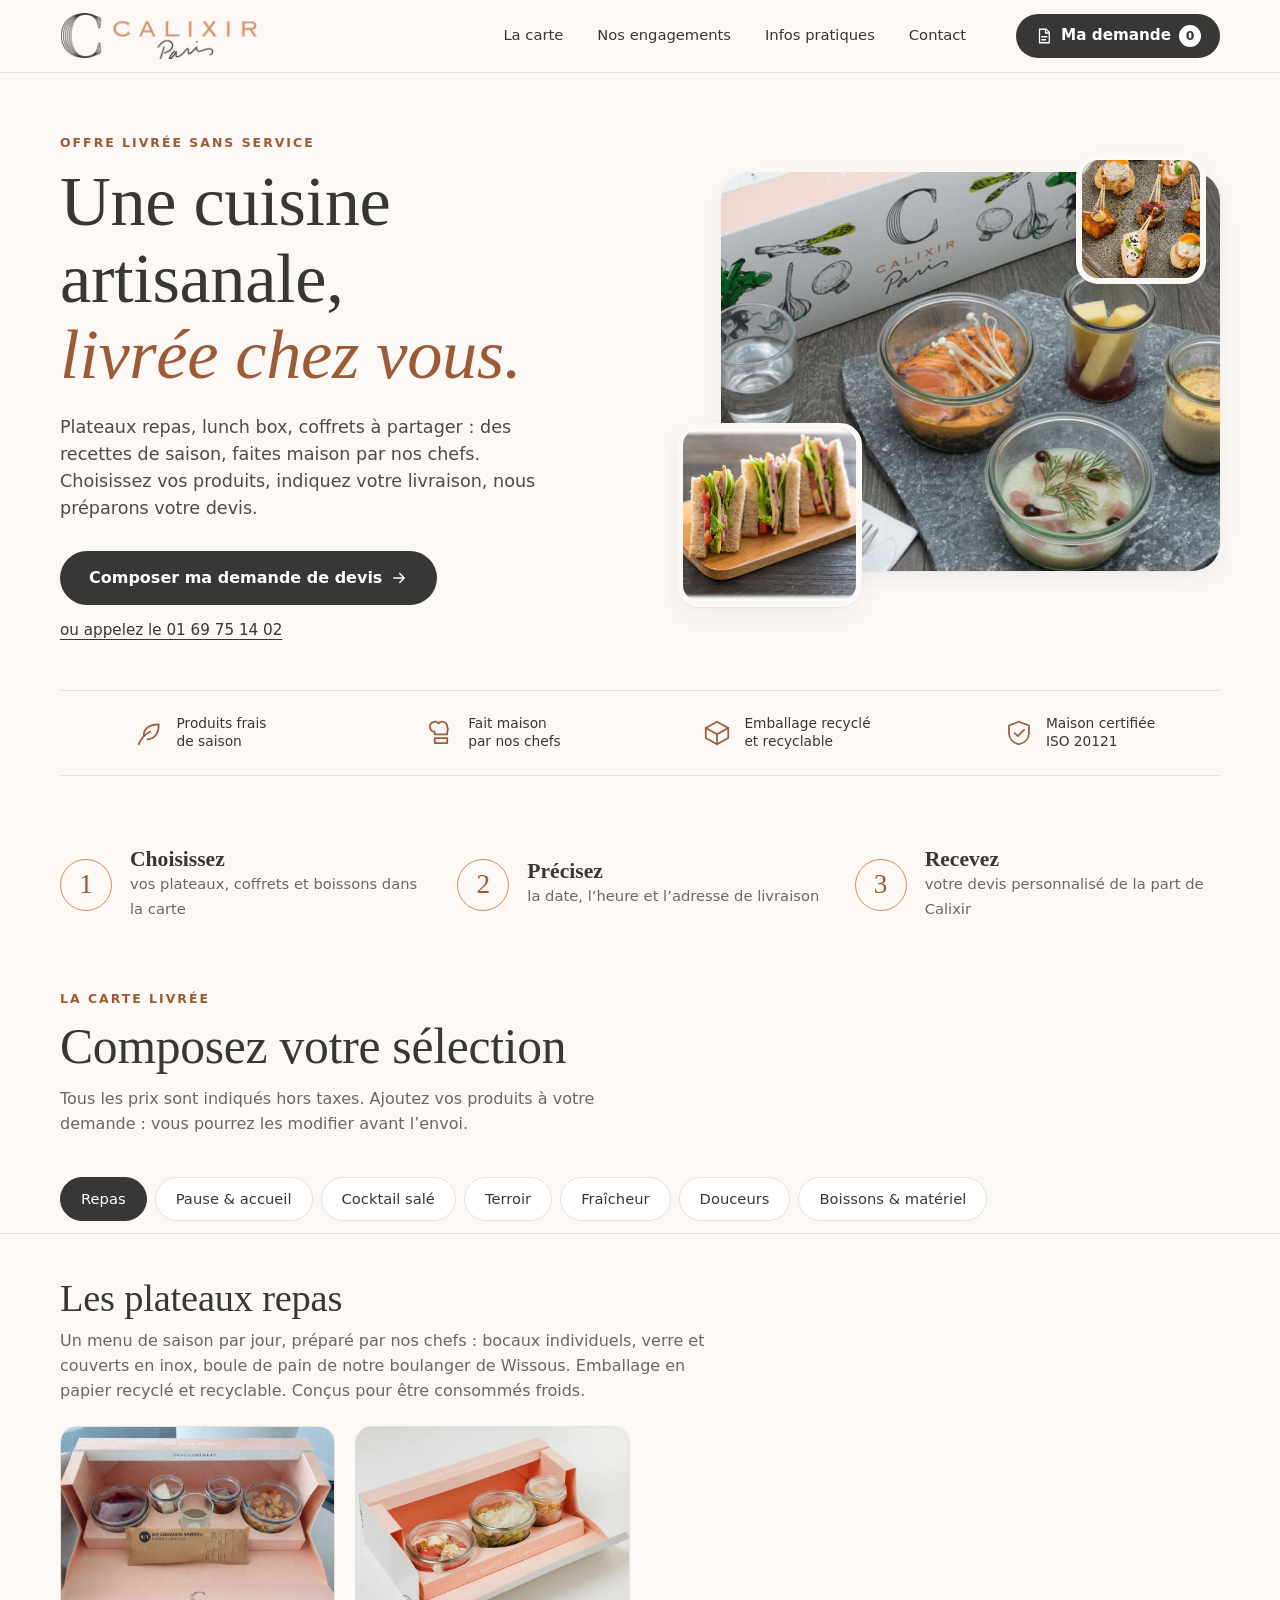
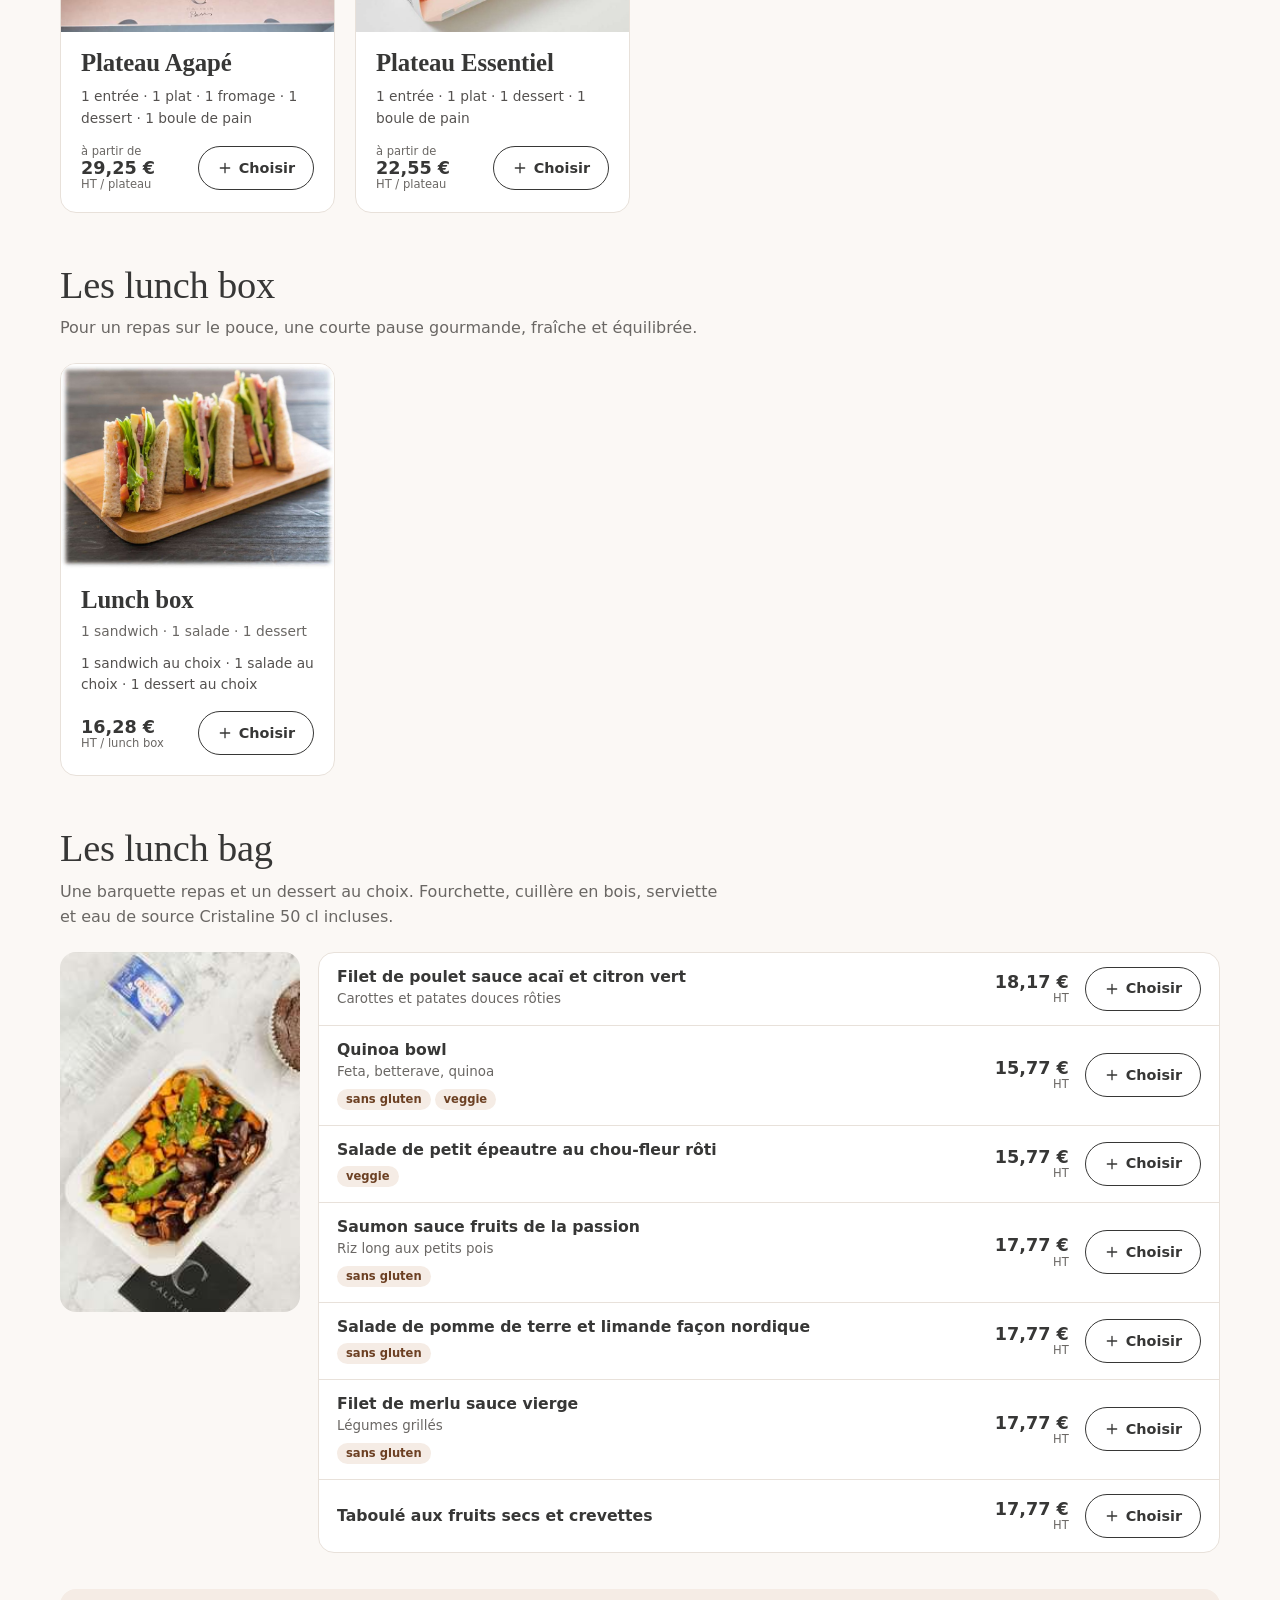
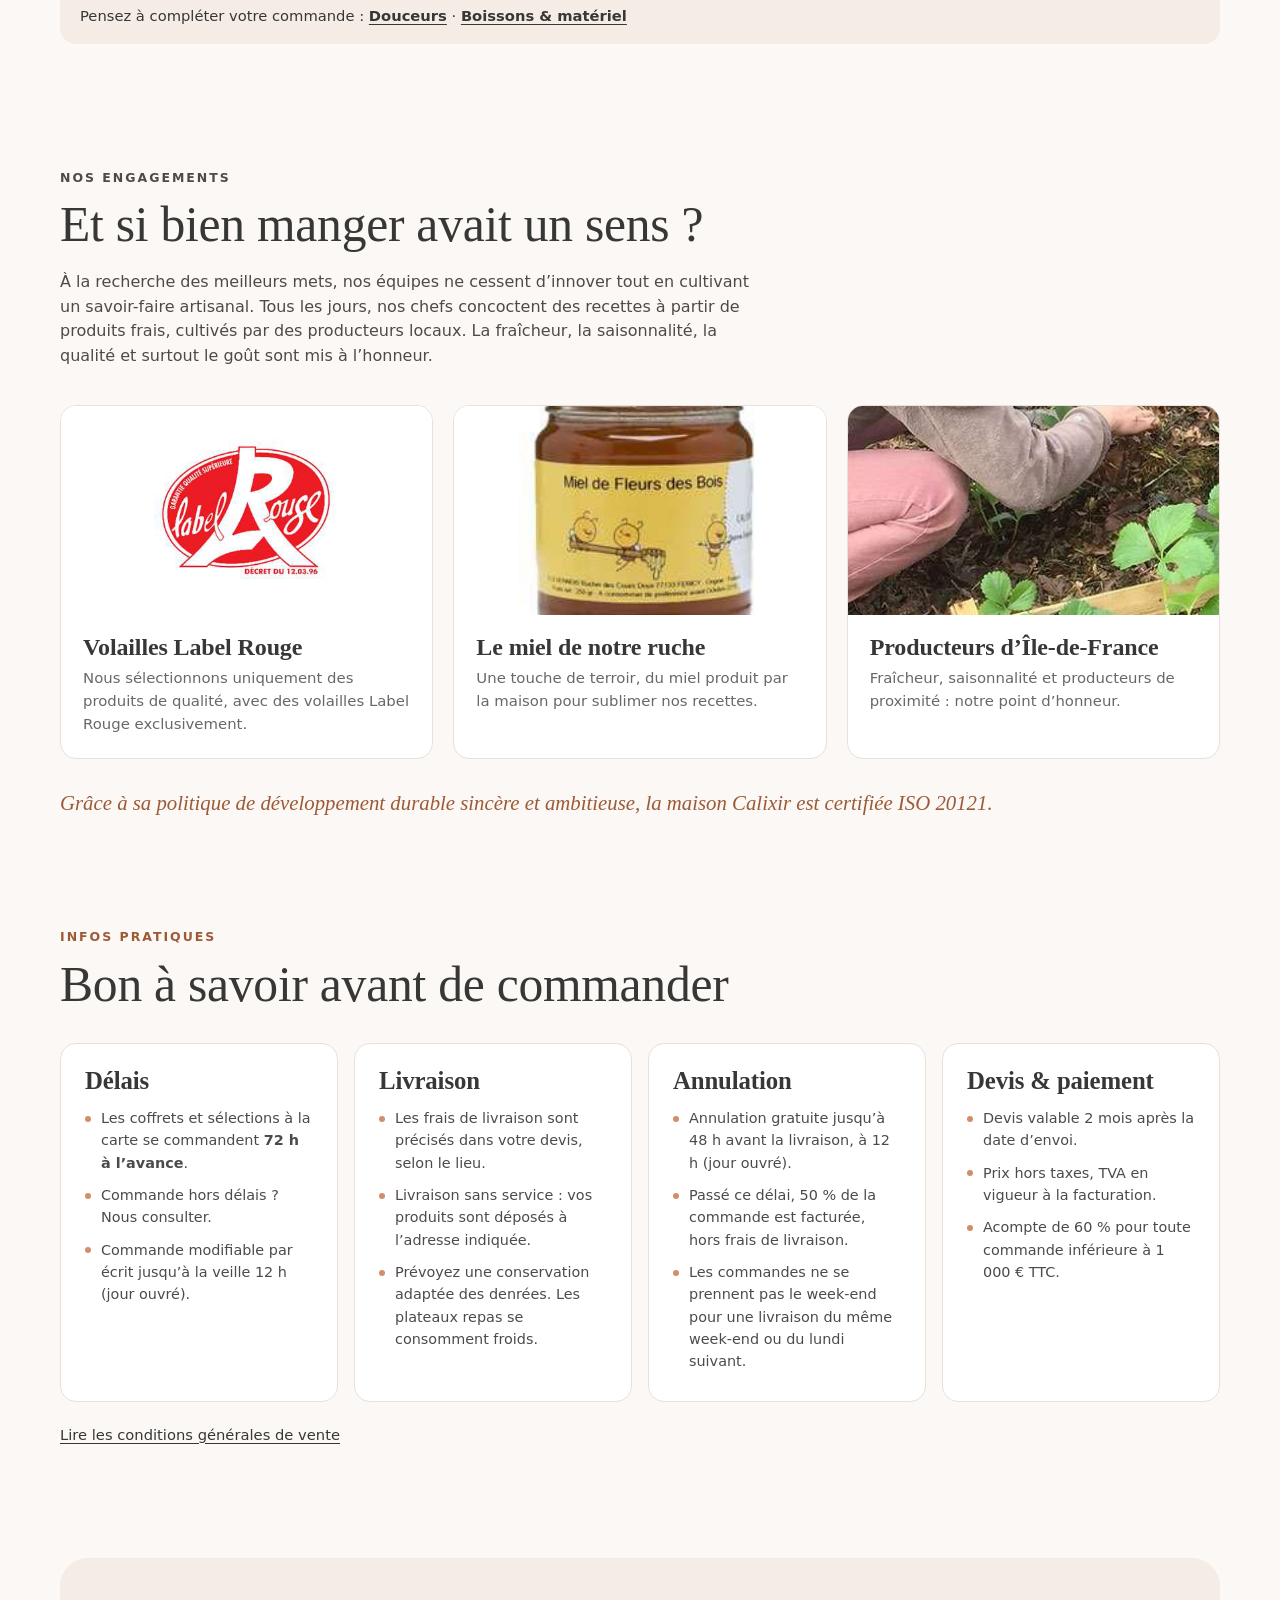
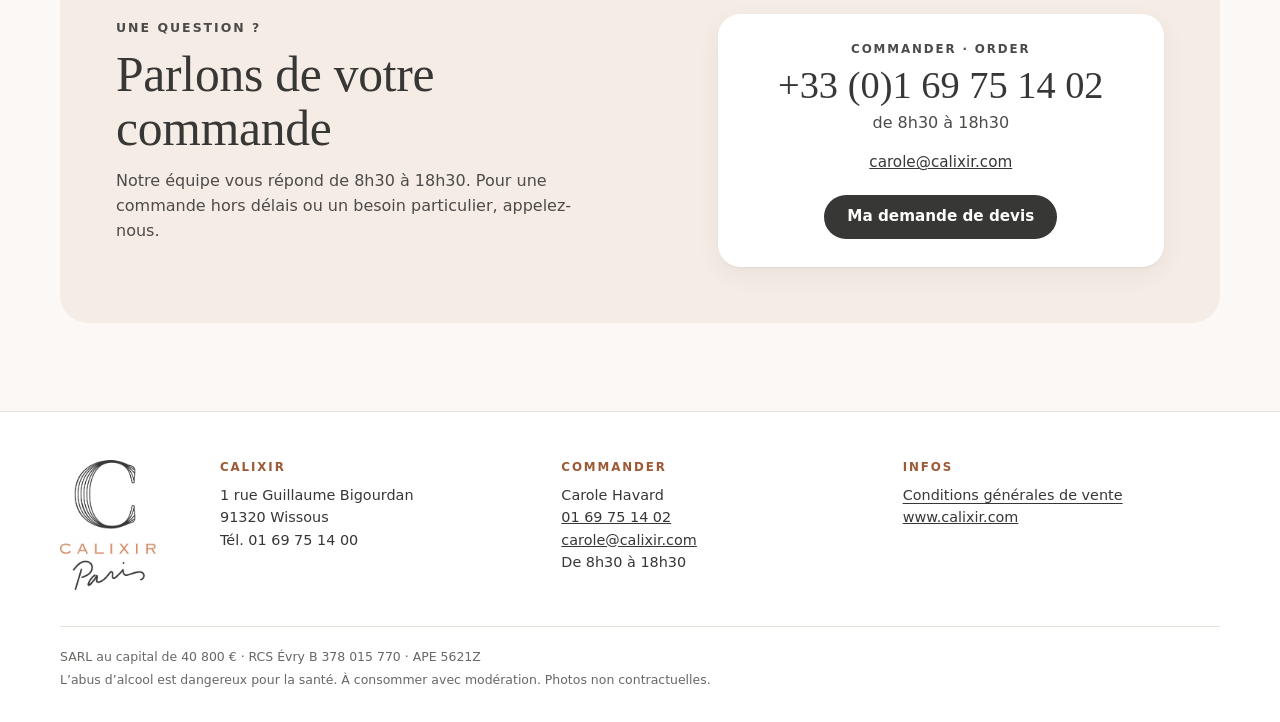
==== index.html @ 76c0b044 "Calixir Paris : site vitrine, version de test Co-Authored-By: Claude Sonnet 5.5 <noreply@anthropic.c" ====
<!doctype html>
<html lang="fr">
<head>
<meta charset="utf-8">
<meta name="viewport" content="width=device-width, initial-scale=1">
<title>Calixir Paris · Traiteur, offre livrée sans service</title>
<meta name="description" content="Plateaux repas, lunch box et coffrets à partager, faits maison par les chefs de Calixir Paris. Composez votre sélection et demandez votre devis en quelques clics.">
<meta name="robots" content="noindex, nofollow"><!-- version de test : retirer cette ligne à la mise en ligne définitive -->
<meta name="theme-color" content="#FBF8F5">
<meta property="og:type" content="website">
<meta property="og:title" content="Calixir Paris · Traiteur, offre livrée sans service">
<meta property="og:description" content="Composez votre sélection de plateaux repas, lunch box et coffrets à partager, puis demandez votre devis.">
<meta property="og:image" content="assets/img/hero-plateau.jpg">
<link rel="icon" href="assets/img/logo-c.png" type="image/png">
<link rel="apple-touch-icon" href="assets/img/logo-c.png">
<link rel="preload" href="assets/fonts/cormorant.woff2" as="font" type="font/woff2" crossorigin>
<link rel="preload" href="assets/fonts/inter.woff2" as="font" type="font/woff2" crossorigin>
<link rel="stylesheet" href="assets/css/style.css">
</head>
<body>
<a class="skip" href="#carte">Aller à la carte</a>

<!-- ============ EN-TÊTE ============ -->
<header class="site-header" id="top">
  <div class="container header-inner">
    <a class="brand" href="#top" aria-label="Calixir Paris, retour en haut">
      <img src="assets/img/logo-horizontal.png" alt="Calixir Paris" width="412" height="96">
    </a>
    <nav class="main-nav" aria-label="Navigation principale">
      <a href="#carte">La carte</a>
      <a href="#engagements">Nos engagements</a>
      <a href="#infos">Infos pratiques</a>
      <a href="#contact">Contact</a>
    </nav>
    <button class="btn btn-primary cart-btn" type="button" data-action="open-quote" aria-label="Ouvrir ma demande de devis">
      <svg viewBox="0 0 24 24" width="18" height="18" fill="none" stroke="currentColor" stroke-width="1.7" stroke-linecap="round" stroke-linejoin="round" aria-hidden="true"><path d="M6 3h9l4 4v14H6z"/><path d="M14 3v5h5"/><path d="M9 13h7M9 17h5"/></svg>
      <span class="cart-btn-label">Ma demande</span>
      <span class="count" id="headerCount" hidden>0</span>
    </button>
  </div>
</header>

<main>
<!-- ============ HÉROS ============ -->
<section class="hero">
  <div class="container hero-grid">
    <div class="hero-copy">
      <p class="eyebrow">Offre livrée sans service</p>
      <h1>Une cuisine artisanale, <em>livrée chez vous.</em></h1>
      <p class="lead">Plateaux repas, lunch box, coffrets à partager : des recettes de saison, faites maison par nos chefs. Choisissez vos produits, indiquez votre livraison, nous préparons votre devis.</p>
      <div class="hero-cta">
        <a class="btn btn-primary btn-lg" href="#carte">Composer ma demande de devis
          <svg viewBox="0 0 24 24" width="18" height="18" fill="none" stroke="currentColor" stroke-width="1.8" stroke-linecap="round" stroke-linejoin="round" aria-hidden="true"><path d="M5 12h14M13 6l6 6-6 6"/></svg>
        </a>
        <a class="link-phone" id="heroPhone" href="tel:+33169751402">ou appelez le 01 69 75 14 02</a>
      </div>
    </div>
    <div class="hero-visual">
      <img class="hero-img-main" src="assets/img/hero-plateau.jpg" alt="Plateau repas Calixir : bocaux individuels sur une ardoise, devant l’emballage en papier recyclé" width="854" height="654">
      <img class="hero-img-a" src="assets/img/lunchbox.jpg" alt="" width="900" height="672">
      <img class="hero-img-b" src="assets/img/canapes.jpg" alt="" width="461" height="432">
    </div>
  </div>
  <div class="container">
    <ul class="trust" aria-label="Nos points forts">
      <li><svg viewBox="0 0 24 24" aria-hidden="true"><path d="M7 14c0-5 4-9 12-9 0 8-4 12-9 12"/><path d="M3 21c2-5 5-8 9-10"/></svg><span>Produits frais<br>de saison</span></li>
      <li><svg viewBox="0 0 24 24" aria-hidden="true"><path d="M7 11a4 4 0 1 1 3-6.7A4 4 0 0 1 17 7a4 4 0 0 1 0 4v2H7z"/><path d="M7 16h10v4H7z"/></svg><span>Fait maison<br>par nos chefs</span></li>
      <li><svg viewBox="0 0 24 24" aria-hidden="true"><path d="M3 8l9-5 9 5v8l-9 5-9-5z"/><path d="M3 8l9 5 9-5M12 13v8"/></svg><span>Emballage recyclé<br>et recyclable</span></li>
      <li><svg viewBox="0 0 24 24" aria-hidden="true"><path d="M12 3l8 3v6c0 4.5-3.2 8-8 9-4.8-1-8-4.5-8-9V6z"/><path d="M8.5 12l2.5 2.5L16 9.5"/></svg><span>Maison certifiée<br>ISO 20121</span></li>
    </ul>
  </div>
</section>

<!-- ============ COMMENT ÇA MARCHE ============ -->
<section class="steps" aria-labelledby="stepsTitle">
  <div class="container">
    <h2 id="stepsTitle" class="sr-only">Comment ça marche</h2>
    <ol class="steps-list">
      <li><span class="num">1</span><div><strong>Choisissez</strong><span>vos plateaux, coffrets et boissons dans la carte</span></div></li>
      <li><span class="num">2</span><div><strong>Précisez</strong><span>la date, l’heure et l’adresse de livraison</span></div></li>
      <li><span class="num">3</span><div><strong>Recevez</strong><span>votre devis personnalisé de la part de Calixir</span></div></li>
    </ol>
  </div>
</section>

<!-- ============ CARTE ============ -->
<section id="carte" class="carte" aria-labelledby="carteTitle">
  <div class="container carte-head">
    <p class="eyebrow">La carte livrée</p>
    <h2 id="carteTitle">Composez votre sélection</h2>
    <p class="muted">Tous les prix sont indiqués hors taxes. Ajoutez vos produits à votre demande : vous pourrez les modifier avant l’envoi.</p>
  </div>
  <div class="tabs-bar" id="tabsBar">
    <div class="container">
      <div class="tabs" id="tabs" role="tablist" aria-label="Catégories de la carte"></div>
    </div>
  </div>
  <div class="container">
    <div id="catalog" class="catalog" role="tabpanel" aria-live="polite"></div>
  </div>
</section>

<!-- ============ ENGAGEMENTS ============ -->
<section id="engagements" class="engagements" aria-labelledby="engTitle">
  <div class="container">
    <div class="eng-head">
      <p class="eyebrow">Nos engagements</p>
      <h2 id="engTitle">Et si bien manger avait un sens ?</h2>
      <p>À la recherche des meilleurs mets, nos équipes ne cessent d’innover tout en cultivant un savoir-faire artisanal. Tous les jours, nos chefs concoctent des recettes à partir de produits frais, cultivés par des producteurs locaux. La fraîcheur, la saisonnalité, la qualité et surtout le goût sont mis à l’honneur.</p>
    </div>
    <ul class="eng-cards">
      <li>
        <img src="assets/img/label-rouge.png" alt="Logo Label Rouge" width="276" height="276" loading="lazy">
        <h3>Volailles Label Rouge</h3>
        <p>Nous sélectionnons uniquement des produits de qualité, avec des volailles Label Rouge exclusivement.</p>
      </li>
      <li>
        <img src="assets/img/miel.jpg" alt="Pot de miel de fleurs des bois" width="277" height="277" loading="lazy">
        <h3>Le miel de notre ruche</h3>
        <p>Une touche de terroir, du miel produit par la maison pour sublimer nos recettes.</p>
      </li>
      <li>
        <img src="assets/img/jardin.jpg" alt="Plantation de légumes chez un producteur local" width="365" height="451" loading="lazy">
        <h3>Producteurs d’Île-de-France</h3>
        <p>Fraîcheur, saisonnalité et producteurs de proximité : notre point d’honneur.</p>
      </li>
    </ul>
    <p class="eng-iso">Grâce à sa politique de développement durable sincère et ambitieuse, la maison Calixir est certifiée ISO 20121.</p>
  </div>
</section>

<!-- ============ INFOS PRATIQUES ============ -->
<section id="infos" class="infos" aria-labelledby="infosTitle">
  <div class="container">
    <p class="eyebrow">Infos pratiques</p>
    <h2 id="infosTitle">Bon à savoir avant de commander</h2>
    <div class="infos-grid">
      <article>
        <h3>Délais</h3>
        <ul>
          <li>Les coffrets et sélections à la carte se commandent <strong>72 h à l’avance</strong>.</li>
          <li>Commande hors délais ? Nous consulter.</li>
          <li>Commande modifiable par écrit jusqu’à la veille 12 h (jour ouvré).</li>
        </ul>
      </article>
      <article>
        <h3>Livraison</h3>
        <ul>
          <li>Les frais de livraison sont précisés dans votre devis, selon le lieu.</li>
          <li>Livraison sans service : vos produits sont déposés à l’adresse indiquée.</li>
          <li>Prévoyez une conservation adaptée des denrées. Les plateaux repas se consomment froids.</li>
        </ul>
      </article>
      <article>
        <h3>Annulation</h3>
        <ul>
          <li>Annulation gratuite jusqu’à 48 h avant la livraison, à 12 h (jour ouvré).</li>
          <li>Passé ce délai, 50 % de la commande est facturée, hors frais de livraison.</li>
          <li>Les commandes ne se prennent pas le week-end pour une livraison du même week-end ou du lundi suivant.</li>
        </ul>
      </article>
      <article>
        <h3>Devis &amp; paiement</h3>
        <ul>
          <li>Devis valable 2 mois après la date d’envoi.</li>
          <li>Prix hors taxes, TVA en vigueur à la facturation.</li>
          <li>Acompte de 60 % pour toute commande inférieure à 1 000 € TTC.</li>
        </ul>
      </article>
    </div>
    <p class="infos-link"><button type="button" class="link-btn" data-action="open-cgv">Lire les conditions générales de vente</button></p>
  </div>
</section>

<!-- ============ CONTACT ============ -->
<section id="contact" class="contact" aria-labelledby="contactTitle">
  <div class="container contact-inner">
    <div>
      <p class="eyebrow">Une question ?</p>
      <h2 id="contactTitle">Parlons de votre commande</h2>
      <p>Notre équipe vous répond de 8h30 à 18h30. Pour une commande hors délais ou un besoin particulier, appelez-nous.</p>
    </div>
    <div class="contact-card">
      <p class="contact-label">Commander · Order</p>
      <a class="contact-phone" href="tel:+33169751402">+33 (0)1 69 75 14 02</a>
      <p class="muted">de 8h30 à 18h30</p>
      <a class="contact-mail" href="mailto:carole@calixir.com">carole@calixir.com</a>
      <button class="btn btn-primary" type="button" data-action="open-quote">Ma demande de devis</button>
    </div>
  </div>
</section>
</main>

<!-- ============ PIED DE PAGE ============ -->
<footer class="site-footer">
  <div class="container footer-inner">
    <img class="footer-logo" src="assets/img/logo.png" alt="Calixir Paris" width="517" height="700" loading="lazy">
    <div class="footer-cols">
      <div>
        <h3>Calixir</h3>
        <address>1 rue Guillaume Bigourdan<br>91320 Wissous<br>Tél. 01 69 75 14 00</address>
      </div>
      <div>
        <h3>Commander</h3>
        <p>Carole Havard<br><a href="tel:+33169751402">01 69 75 14 02</a><br><a href="mailto:carole@calixir.com">carole@calixir.com</a><br>De 8h30 à 18h30</p>
      </div>
      <div>
        <h3>Infos</h3>
        <p><button type="button" class="link-btn" data-action="open-cgv">Conditions générales de vente</button><br><a href="https://www.calixir.com" rel="noopener">www.calixir.com</a></p>
      </div>
    </div>
  </div>
  <div class="container footer-legal">
    <p>SARL au capital de 40 800 € · RCS Évry B 378 015 770 · APE 5621Z</p>
    <p>L’abus d’alcool est dangereux pour la santé. À consommer avec modération. Photos non contractuelles.</p>
  </div>
</footer>

<!-- ============ BARRE DE DEMANDE (mobile + desktop) ============ -->
<div class="cart-bar" id="cartBar" hidden>
  <div class="cart-bar-inner">
    <div class="cart-bar-info">
      <strong id="barCount">0 article</strong>
      <span id="barTotal">0,00 € HT</span>
    </div>
    <button class="btn btn-primary" type="button" data-action="open-quote">Voir ma demande</button>
  </div>
</div>

<!-- ============ FICHE PRODUIT ============ -->
<dialog id="productDialog" class="sheet" aria-labelledby="pdTitle">
  <div class="sheet-inner">
    <button class="icon-btn sheet-close" type="button" data-action="close-dialog" aria-label="Fermer">
      <svg viewBox="0 0 24 24" width="20" height="20" fill="none" stroke="currentColor" stroke-width="1.8" stroke-linecap="round" aria-hidden="true"><path d="M6 6l12 12M18 6L6 18"/></svg>
    </button>
    <div class="sheet-scroll" id="pdBody"></div>
    <div class="sheet-foot" id="pdFoot"></div>
  </div>
</dialog>

<!-- ============ DEMANDE DE DEVIS ============ -->
<dialog id="quoteDialog" class="drawer" aria-labelledby="qTitle">
  <div class="drawer-inner">
    <header class="drawer-head">
      <h2 id="qTitle">Ma demande de devis</h2>
      <button class="icon-btn" type="button" data-action="close-dialog" aria-label="Fermer">
        <svg viewBox="0 0 24 24" width="20" height="20" fill="none" stroke="currentColor" stroke-width="1.8" stroke-linecap="round" aria-hidden="true"><path d="M6 6l12 12M18 6L6 18"/></svg>
      </button>
    </header>
    <ol class="progress" id="qProgress" aria-label="Étapes">
      <li data-step="1"><span>1</span> Sélection</li>
      <li data-step="2"><span>2</span> Livraison</li>
      <li data-step="3"><span>3</span> Coordonnées</li>
    </ol>

    <div class="drawer-body" id="qBody">
      <!-- Étape 1 : sélection (rendue en JS) -->
      <section data-step="1" id="qStep1"></section>

      <!-- Étape 2 : livraison -->
      <section data-step="2" id="qStep2" hidden>
        <form class="form" novalidate autocomplete="on" onsubmit="return false">
          <h3 class="step-title">Quand et où livrer ?</h3>
          <div class="field">
            <label for="f-date">Date de livraison</label>
            <input id="f-date" name="date" type="date" required>
            <p class="hint" id="dateHint" hidden></p>
          </div>
          <div class="row2">
            <div class="field">
              <label for="f-timeFrom">Livraison à partir de</label>
              <input id="f-timeFrom" name="timeFrom" type="time" required>
            </div>
            <div class="field">
              <label for="f-timeTo">et au plus tard à</label>
              <input id="f-timeTo" name="timeTo" type="time" required>
            </div>
          </div>
          <div class="field">
            <label for="f-guests">Nombre de convives</label>
            <input id="f-guests" name="guests" type="number" min="1" inputmode="numeric" required>
          </div>
          <div class="field">
            <label for="f-address">Adresse de livraison</label>
            <input id="f-address" name="address" type="text" autocomplete="street-address" required placeholder="Numéro et nom de la rue">
          </div>
          <div class="row2 row-zip">
            <div class="field">
              <label for="f-zip">Code postal</label>
              <input id="f-zip" name="zip" type="text" inputmode="numeric" pattern="[0-9]{5}" maxlength="5" autocomplete="postal-code" required>
            </div>
            <div class="field">
              <label for="f-city">Ville</label>
              <input id="f-city" name="city" type="text" autocomplete="address-level2" required>
            </div>
          </div>
          <div class="field">
            <label for="f-access">Accès <span class="opt">(facultatif)</span></label>
            <textarea id="f-access" name="access" rows="2" placeholder="Étage, digicode, interlocuteur sur place, accès livreur…"></textarea>
          </div>
          <fieldset class="field chips">
            <legend>Régimes particuliers <span class="opt">(facultatif)</span></legend>
            <label class="chip"><input type="checkbox" name="diet" value="Végétarien"><span>Végétarien</span></label>
            <label class="chip"><input type="checkbox" name="diet" value="Végan"><span>Végan</span></label>
            <label class="chip"><input type="checkbox" name="diet" value="Sans gluten"><span>Sans gluten</span></label>
            <label class="chip"><input type="checkbox" name="diet" value="Sans porc"><span>Sans porc</span></label>
            <label class="chip"><input type="checkbox" name="diet" value="Allergies à préciser"><span>Allergies</span></label>
          </fieldset>
          <div class="field">
            <label for="f-notes">Précisions <span class="opt">(facultatif)</span></label>
            <textarea id="f-notes" name="notes" rows="3" placeholder="Allergies, budget, besoin de matériel, commande récurrente…"></textarea>
          </div>
        </form>
      </section>

      <!-- Étape 3 : coordonnées -->
      <section data-step="3" id="qStep3" hidden>
        <form class="form" novalidate autocomplete="on" onsubmit="return false">
          <h3 class="step-title">À qui envoyer le devis ?</h3>
          <div class="row2">
            <div class="field">
              <label for="f-firstName">Prénom</label>
              <input id="f-firstName" name="firstName" type="text" autocomplete="given-name" required>
            </div>
            <div class="field">
              <label for="f-lastName">Nom</label>
              <input id="f-lastName" name="lastName" type="text" autocomplete="family-name" required>
            </div>
          </div>
          <div class="field">
            <label for="f-company">Société <span class="opt">(facultatif)</span></label>
            <input id="f-company" name="company" type="text" autocomplete="organization">
          </div>
          <div class="field">
            <label for="f-email">Adresse e-mail</label>
            <input id="f-email" name="email" type="email" autocomplete="email" required>
          </div>
          <div class="field">
            <label for="f-phone">Téléphone</label>
            <input id="f-phone" name="phone" type="tel" autocomplete="tel" required>
          </div>
          <div class="field">
            <label class="check"><input type="checkbox" id="f-billDiff" name="billDiff"><span>L’adresse de facturation est différente</span></label>
          </div>
          <div class="field" id="billingField" hidden>
            <label for="f-billing">Adresse et nom de facturation</label>
            <textarea id="f-billing" name="billing" rows="3"></textarea>
          </div>
          <input class="hp" type="text" name="website" tabindex="-1" autocomplete="off" aria-hidden="true">
          <div class="field">
            <label class="check"><input type="checkbox" id="f-consent" name="consent" required><span>J’accepte que Calixir utilise ces informations pour répondre à ma demande de devis.</span></label>
            <p class="hint">Vos données ne servent qu’à établir et suivre votre devis. Vous pouvez en demander la suppression à tout moment en écrivant à Calixir.</p>
          </div>
        </form>
      </section>

      <!-- Étape 4 : confirmation (rendue en JS) -->
      <section data-step="4" id="qStep4" hidden></section>
    </div>

    <footer class="drawer-foot" id="qFoot"></footer>
  </div>
</dialog>

<!-- ============ CONDITIONS GÉNÉRALES DE VENTE ============ -->
<dialog id="cgvDialog" class="sheet sheet-wide" aria-labelledby="cgvTitle">
  <div class="sheet-inner">
    <button class="icon-btn sheet-close" type="button" data-action="close-dialog" aria-label="Fermer">
      <svg viewBox="0 0 24 24" width="20" height="20" fill="none" stroke="currentColor" stroke-width="1.8" stroke-linecap="round" aria-hidden="true"><path d="M6 6l12 12M18 6L6 18"/></svg>
    </button>
    <div class="sheet-scroll cgv">
      <h2 id="cgvTitle">Conditions générales de vente</h2>
      <p class="muted">Calixir, 1 rue Guillaume Bigourdan, 91320 Wissous · Tél. 01 69 75 14 00 · www.calixir.com · SARL au capital de 40 800 € · RCS Évry B 378 015 770 · APE 5621Z</p>
      <p><strong>Devis valable 2 mois après la date d’envoi.</strong></p>

      <h3>Réservation &amp; annulation</h3>
      <ul>
        <li>Les commandes sont modifiables, en plus ou en moins, par écrit au plus tard la veille avant 12h00 (jour ouvré) du jour de la livraison, avec une tolérance de 12 % dans le cadre d’une commande inférieure. Les commandes peuvent être annulées 48 h avant la livraison à 12 h (jour ouvré). Passé ce délai, 50 % de la commande, hors frais de livraison, seront facturés.</li>
        <li>Toute annulation le jour même sera entièrement facturée, excepté les frais de livraison. Les conditions de modification ou d’annulation des commandes s’appliquent dès la passation de la commande, avant même réception de la confirmation.</li>
        <li>Conformément à l’article L221-28 du Code de la consommation, les prestations proposées par CALIXIR PARIS étant considérées comme des prestations de restauration devant être fournies à une date déterminée, le consommateur ne disposera pas du droit de rétractation applicable aux ventes à distance prévu par l’article L 221-18 du Code de la consommation.</li>
        <li>Aucune annulation, modification ou commande ne peut être effectuée le week-end, pour les livraisons de ce même WE ou du lundi suivant.</li>
      </ul>

      <h3>Validité des devis – tarifs – facturation</h3>
      <ul>
        <li>Vous pouvez directement régler votre facture au livreur par chèque sans escompte et dès réception de la marchandise. Une facture détaillée sera adressée au client sous 48 heures.</li>
        <li>Toute commande supporte des frais de livraison qui sont précisés dans notre devis en fonction du lieu de la réception.</li>
      </ul>

      <h3>La livraison</h3>
      <ul>
        <li>Il est de la responsabilité du client d’effectuer toutes vérifications en s’assurant de la conformité ainsi que de l’état physique de la livraison en présence du livreur, soit par lui-même, soit par une personne habilitée par ses soins à réceptionner cette livraison. En signant sans réserve, en écrivant son nom et prénom lisiblement, et en tamponnant du cachet de l’entreprise le bordereau de livraison, le client accepte les produits livrés en l’état et dès lors, aucune réclamation ne sera acceptée. Les mentions « réserves » ou « sous réserve de déballage » ne sont pas valables en cas de litige.</li>
        <li>Calixir s’engage à faire ses meilleurs efforts pour que l’heure de livraison indiquée soit respectée, dans le créneau horaire indiqué par le client. Dans les zones de livraison où l’activité est dense, ou en cas de difficultés particulières de circulation ou d’accès, lesdits créneaux horaires seront portés à 2 heures, voire davantage si les conditions l’exigent. Les retards éventuels dans l’horaire prévu inférieurs à 1 heure ne donnent pas droit au client d’annuler, ou de demander des dommages et intérêts.</li>
      </ul>

      <h3>Modalités de paiement</h3>
      <ul>
        <li>Toute facture présentée à la livraison doit être payée comptant, sauf accord écrit préalable ; à défaut, nous nous réservons le droit de rapporter la marchandise à notre laboratoire. Toute commande inférieure à 1 000 € TTC doit faire l’objet d’un acompte à hauteur de 60 %.</li>
        <li>Conformément aux dispositions de l’article L 443-1 du Code du commerce, le délai de règlement de nos factures ne peut excéder 30 jours après la décade de livraison.</li>
        <li>Le non-paiement des sommes dues dans le délai fixé par la loi entraînera l’application des pénalités de retard, exigibles dès le lendemain de la date d’échéance figurant sur la facture. Le taux de pénalité de retard sera égal à 1,5 % par mois de retard. Le client sera tenu d’en régler le montant sans mise en demeure préalable.</li>
        <li>Les prix s’entendent hors taxe, la TVA appliquée sera celle en vigueur au moment de la facturation.</li>
        <li>L’escompte n’est pas pratiqué.</li>
      </ul>

      <h3>Assurances &amp; responsabilités</h3>
      <ul>
        <li>Le matériel est fourni pour la durée de la réception, sauf accord préalable. Les risques, casse, dégradation ou disparition de celui-ci ne seront pas couverts par nos assurances et sont à la charge effective du client. Il lui appartiendra ainsi d’assurer à ses frais les biens et matériels mis à disposition par la société CALIXIR ainsi que ceux que ses invités ou lui-même introduiraient sur le lieu de réception. La mise à disposition du matériel fera l’objet d’une caution. Toute perte, dégradation, disparition, casse du matériel mis à la disposition des clients sera facturée à son prix de remplacement et n’est pas incluse dans le tarif de nos prestations.</li>
        <li>Dans le cadre de livraisons, nous attirons votre attention sur le fait qu’il vous échoit de prévoir un mode de conservation ad hoc des denrées.</li>
        <li>La consommation excessive de boissons alcoolisées par les participants est du ressort de l’organisateur de l’évènement. En aucun cas Calixir ne serait jugé responsable des débordements et casses entraînés à cause d’une consommation excessive.</li>
      </ul>

      <h3>SACEM</h3>
      <ul>
        <li>Conformément aux lois des 11/03/1957 et 3/07/1985, les redevances sur la propriété littéraire et artistique demeurent à la charge du preneur de la salle, c’est-à-dire au client. La déclaration correspondante doit être effectuée par le client auprès de la SACEM.</li>
      </ul>

      <h3>Acceptation de la prestation &amp; litiges</h3>
      <ul>
        <li>Le maître d’hôtel ou le livreur fera signer un bon de livraison pour acceptation de la réalisation de la prestation ou de la livraison. Toute réclamation non mentionnée sur le bon de livraison sera considérée comme nulle et non avenue.</li>
        <li>Par mesure d’hygiène, aucune marchandise ne peut être ni reprise ni échangée dans le cas de produits alimentaires. Conformément à l’article L121-18 du Code de la consommation, il est précisé que le droit de rétractation n’est pas applicable aux denrées alimentaires.</li>
      </ul>
      <p>L’abus d’alcool est dangereux pour la santé. À consommer avec modération.</p>
      <p>Tous les litiges relatifs à la présente vente seront de la compétence exclusive du Tribunal de commerce d’Évry.</p>
    </div>
  </div>
</dialog>

<div id="printArea" aria-hidden="true"></div>
<div class="toast" id="toast" role="status" aria-live="polite" hidden></div>

<script src="assets/js/data.js"></script>
<script src="assets/js/app.js"></script>
</body>
</html>
---- assets/css/style.css ----
/* =========================================================================
   Calixir Paris — site vitrine
   Charte tirée du logo : anthracite #373736 · cuivre #D18E6A · fond crème
   ========================================================================= */

@font-face { font-family: 'Cormorant Garamond'; font-style: normal; font-weight: 300 700; font-display: swap; src: url('../fonts/cormorant.woff2') format('woff2'); }
@font-face { font-family: 'Cormorant Garamond'; font-style: italic; font-weight: 400 700; font-display: swap; src: url('../fonts/cormorant-italic.woff2') format('woff2'); }
@font-face { font-family: 'Inter'; font-style: normal; font-weight: 400 700; font-display: swap; src: url('../fonts/inter.woff2') format('woff2'); }

:root {
  --bg: #FBF8F5;
  --surface: #FFFFFF;
  --tint: #F5ECE5;
  --ink: #373736;
  --ink-hover: #232322;
  --muted: #6A6764;
  --line: #E8E1DA;
  --field: #8F877F;
  --copper: #D18E6A;
  --copper-ink: #9C5A36;
  --error: #B3261E;
  --ok: #2E6B4C;
  --radius: 16px;
  --header-h: 72px;
  --serif: 'Cormorant Garamond', 'Cormorant', Georgia, 'Times New Roman', serif;
  --sans: 'Inter', system-ui, -apple-system, 'Segoe UI', Roboto, sans-serif;
  --shadow: 0 1px 2px rgba(55,55,54,.06), 0 8px 24px rgba(55,55,54,.06);
  color-scheme: light;
}

*, *::before, *::after { box-sizing: border-box; }
html { scroll-behavior: smooth; -webkit-text-size-adjust: 100%; }
body { margin: 0; background: var(--bg); color: var(--ink); font: 400 16px/1.55 var(--sans); -webkit-font-smoothing: antialiased; }
body.lock { overflow: hidden; }
body.has-bar { padding-bottom: 96px; }
img { max-width: 100%; height: auto; display: block; }
h1, h2, h3, h4 { margin: 0; font-family: var(--serif); font-weight: 600; line-height: 1.08; letter-spacing: -.005em; font-variant-numeric: lining-nums; }
.contact-phone, .steps-list .num, .steps-list strong { font-variant-numeric: lining-nums; }
p { margin: 0 0 1em; }
a { color: inherit; }
button { font: inherit; color: inherit; }
ul, ol { margin: 0; padding: 0; list-style: none; }
.sr-only { position: absolute; width: 1px; height: 1px; overflow: hidden; clip: rect(0 0 0 0); white-space: nowrap; }
.skip { position: absolute; left: 12px; top: -60px; z-index: 100; background: var(--ink); color: #fff; padding: 10px 16px; border-radius: 10px; text-decoration: none; }
.skip:focus { top: 12px; }
.muted { color: var(--muted); }
:focus-visible { outline: 2px solid var(--copper-ink); outline-offset: 2px; }

.container { width: min(1160px, 100% - 40px); margin-inline: auto; }
.eyebrow { font: 600 .78rem/1 var(--sans); letter-spacing: .16em; text-transform: uppercase; color: var(--copper-ink); margin: 0 0 14px; }

/* ----- Boutons ----- */
.btn { display: inline-flex; align-items: center; justify-content: center; gap: 8px; min-height: 44px; padding: 0 22px; border-radius: 999px; border: 1px solid transparent; font-weight: 600; font-size: .95rem; line-height: 1; cursor: pointer; text-decoration: none; transition: background .15s, color .15s, border-color .15s, transform .1s; -webkit-tap-highlight-color: transparent; }
.btn:active { transform: scale(.98); }
.btn-primary { background: var(--ink); color: #fff; }
.btn-primary:hover { background: var(--ink-hover); }
.btn-ghost { background: transparent; border-color: var(--ink); color: var(--ink); }
.btn-ghost:hover { background: var(--ink); color: #fff; }
.btn-light { background: #fff; color: var(--ink); }
.btn-lg { min-height: 54px; padding: 0 28px; font-size: 1rem; }
.btn[disabled] { opacity: .45; cursor: not-allowed; }
.icon-btn { display: inline-grid; place-items: center; width: 44px; height: 44px; border-radius: 50%; border: 0; background: transparent; cursor: pointer; }
.icon-btn:hover { background: var(--tint); }
.link-btn { background: none; border: 0; padding: 0; color: inherit; text-decoration: underline; text-underline-offset: 3px; cursor: pointer; font: inherit; }
.link-btn:hover { color: var(--copper-ink); }

/* ----- En-tête ----- */
.site-header { position: sticky; top: 0; z-index: 30; background: rgba(251,248,245,.92); backdrop-filter: saturate(1.4) blur(12px); -webkit-backdrop-filter: saturate(1.4) blur(12px); border-bottom: 1px solid var(--line); }
.header-inner { display: flex; align-items: center; justify-content: space-between; gap: 24px; height: var(--header-h); }
.brand img { height: 46px; width: auto; }
.main-nav { display: none; gap: 30px; margin-left: auto; font-size: .92rem; font-weight: 500; }
.main-nav a { text-decoration: none; padding: 8px 2px; border-bottom: 1.5px solid transparent; }
.main-nav a:hover { border-color: var(--copper); }
.cart-btn { padding: 0 18px; }
.count { display: inline-grid; place-items: center; min-width: 22px; height: 22px; padding: 0 6px; border-radius: 11px; background: #fff; color: var(--ink); font-size: .78rem; font-weight: 700; }
@media (min-width: 900px) { .main-nav { display: flex; } .header-inner { gap: 40px; } .main-nav { margin-left: auto; margin-right: 8px; } }
@media (max-width: 899px) { :root { --header-h: 64px; } .brand img { height: 40px; } .cart-btn { margin-left: auto; } }
@media (max-width: 380px) { .cart-btn-label { display: none; } }

/* ----- Héros ----- */
.hero { padding: 40px 0 8px; }
.hero-grid { display: grid; gap: 40px; align-items: center; }
.hero h1 { font-size: clamp(2.5rem, 6.4vw, 4.4rem); font-weight: 500; }
.hero h1 em { font-style: italic; font-weight: 500; color: var(--copper-ink); display: block; }
.lead { font-size: 1.1rem; color: #4d4b49; max-width: 46ch; margin: 22px 0 28px; }
.hero-cta { display: flex; flex-wrap: wrap; align-items: center; gap: 14px 24px; }
.link-phone { font-weight: 500; font-size: .95rem; text-underline-offset: 4px; }
.link-phone:hover { color: var(--copper-ink); }
.hero-visual { position: relative; padding: 0 0 28px 28px; }
.hero-img-main { width: 100%; aspect-ratio: 4 / 3.2; object-fit: cover; border-radius: 28px; box-shadow: var(--shadow); }
.hero-img-a, .hero-img-b { position: absolute; object-fit: cover; border: 6px solid var(--bg); border-radius: 22px; box-shadow: var(--shadow); aspect-ratio: 1; }
.hero-img-a { left: 0; bottom: 0; width: 34%; }
.hero-img-b { right: 14px; top: -18px; width: 24%; }
@media (min-width: 900px) {
  .hero { padding: 64px 0 16px; }
  .hero-grid { grid-template-columns: 1.02fr 1fr; gap: 64px; }
  .hero-visual { padding: 0 0 36px 44px; }
}
.trust { display: grid; grid-template-columns: repeat(2, 1fr); gap: 18px 12px; margin-top: 48px; padding: 24px 0; border-block: 1px solid var(--line); }
.trust li { display: flex; align-items: center; gap: 12px; font-size: .86rem; line-height: 1.3; font-weight: 500; }
.trust svg { flex: none; width: 30px; height: 30px; fill: none; stroke: var(--copper-ink); stroke-width: 1.4; stroke-linecap: round; stroke-linejoin: round; }
@media (min-width: 760px) { .trust { grid-template-columns: repeat(4, 1fr); } .trust li { justify-content: center; } }

/* ----- Étapes ----- */
.steps { padding: 56px 0 8px; }
.steps-list { display: grid; gap: 22px; }
.steps-list li { display: flex; align-items: center; gap: 18px; }
.steps-list .num { flex: none; display: grid; place-items: center; width: 52px; height: 52px; border-radius: 50%; border: 1px solid var(--copper); color: var(--copper-ink); font: 500 1.7rem/1 var(--serif); }
.steps-list strong { display: block; font: 600 1.35rem/1.1 var(--serif); }
.steps-list span:not(.num) { color: var(--muted); font-size: .92rem; }
@media (min-width: 760px) { .steps-list { grid-template-columns: repeat(3, 1fr); gap: 32px; } }

/* ----- Carte ----- */
.carte { padding: 64px 0 24px; scroll-margin-top: var(--header-h); }
.carte-head h2, .engagements h2, .infos h2, .contact h2 { font-size: clamp(2rem, 4.6vw, 3.1rem); font-weight: 500; }
.carte-head .muted { max-width: 60ch; margin: 14px 0 28px; }
.tabs-bar { position: sticky; top: var(--header-h); z-index: 20; background: rgba(251,248,245,.96); backdrop-filter: blur(10px); -webkit-backdrop-filter: blur(10px); border-bottom: 1px solid var(--line); }
.tabs { display: flex; gap: 8px; overflow-x: auto; padding: 12px 0; scrollbar-width: none; scroll-snap-type: x proximity; -webkit-overflow-scrolling: touch; }
.tabs::-webkit-scrollbar { display: none; }
.tab { position: relative; flex: none; scroll-snap-align: start; min-height: 44px; padding: 0 20px; border-radius: 999px; border: 1px solid var(--line); background: var(--surface); font-weight: 500; font-size: .92rem; cursor: pointer; white-space: nowrap; transition: background .15s, color .15s, border-color .15s; }
.tab:hover { border-color: var(--ink); }
.tab[aria-selected="true"] { background: var(--ink); border-color: var(--ink); color: #fff; }
.tab .dot { display: inline-grid; place-items: center; min-width: 20px; height: 20px; margin-left: 8px; padding: 0 5px; border-radius: 10px; background: var(--copper); color: #2a1b12; font-size: .72rem; font-weight: 700; }

.catalog { padding-bottom: 16px; }
.group { padding: 44px 0 8px; }
.group-head { margin-bottom: 22px; }
.group-head h3 { font-size: clamp(1.8rem, 3.6vw, 2.4rem); font-weight: 500; }
.group-head .intro { color: var(--muted); max-width: 66ch; margin: 10px 0 0; }
.group-head .eyebrow { margin-bottom: 8px; }
.group-note { margin: 14px 0 0; font-size: .85rem; color: var(--muted); }

.cards { display: grid; gap: 14px; grid-template-columns: 1fr; }
@media (min-width: 640px) { .cards { gap: 20px; grid-template-columns: repeat(auto-fill, minmax(250px, 1fr)); } }

.card { position: relative; display: grid; grid-template-columns: 108px 1fr; background: var(--surface); border: 1px solid var(--line); border-radius: var(--radius); overflow: hidden; transition: box-shadow .2s, border-color .2s; }
.card:hover { box-shadow: var(--shadow); border-color: #dccfc4; }
.card-media { position: relative; overflow: hidden; min-height: 108px; background: var(--tint); }
.card-media img { position: absolute; inset: 0; width: 100%; height: 100%; object-fit: cover; }
.card-media .noimg { position: absolute; inset: 0; background: linear-gradient(135deg, var(--tint), #efe0d4); }
.in-cart { position: absolute; left: 8px; top: 8px; padding: 4px 10px; border-radius: 999px; background: var(--ink); color: #fff; font-size: .72rem; font-weight: 600; line-height: 1.2; }
.card-body { display: flex; flex-direction: column; gap: 6px; padding: 14px 16px 14px; min-width: 0; }
.card-title { font-size: 1.4rem; font-weight: 600; line-height: 1.08; }
.card-title button { all: unset; cursor: pointer; display: block; }
.card-title button:hover { color: var(--copper-ink); }
.card-title button:focus-visible { outline: 2px solid var(--copper-ink); outline-offset: 3px; border-radius: 4px; }
.card-sub { font-size: .86rem; color: var(--muted); margin: 0; }
.card-teaser { font-size: .86rem; color: #54514f; margin: 2px 0 0; display: -webkit-box; -webkit-line-clamp: 2; -webkit-box-orient: vertical; overflow: hidden; }
.card-foot { margin-top: auto; padding-top: 8px; display: flex; flex-wrap: wrap; align-items: center; justify-content: space-between; gap: 8px 12px; }
.meta { display: flex; flex-wrap: wrap; gap: 6px; align-items: center; }
.tag { display: inline-block; padding: 3px 9px; border-radius: 999px; background: var(--tint); color: #6c4023; font-size: .72rem; font-weight: 600; line-height: 1.3; }
.lead72 { display: inline-flex; align-items: center; gap: 5px; font-size: .74rem; font-weight: 500; color: var(--muted); }
.lead72 svg { width: 14px; height: 14px; fill: none; stroke: currentColor; stroke-width: 1.6; stroke-linecap: round; }
@media (min-width: 640px) {
  .card { display: flex; flex-direction: column; }
  .card-media { aspect-ratio: 4 / 3; min-height: 0; }
  .card-body { flex: 1; padding: 18px 20px 20px; gap: 8px; }
  .card-teaser { display: -webkit-box; -webkit-line-clamp: 3; min-height: 3 * 1.55em; }
  .card-title { font-size: 1.55rem; }
}

.price { display: inline-flex; flex-direction: column; line-height: 1.15; }
.price b { font: 600 1.1rem/1.15 var(--sans); font-variant-numeric: tabular-nums; }
.price small { font-size: .72rem; color: var(--muted); font-weight: 500; }
.price .from { text-transform: none; }

.add-btn { display: inline-flex; align-items: center; gap: 6px; min-height: 44px; padding: 0 18px; border-radius: 999px; border: 1.5px solid var(--ink); background: transparent; font-weight: 600; font-size: .9rem; cursor: pointer; transition: background .15s, color .15s; }
.add-btn:hover { background: var(--ink); color: #fff; }
.add-btn svg { width: 16px; height: 16px; stroke: currentColor; fill: none; stroke-width: 2; stroke-linecap: round; }
.stepper { display: inline-flex; align-items: center; border: 1.5px solid var(--ink); border-radius: 999px; background: var(--surface); }
.stepper button { display: grid; place-items: center; width: 44px; height: 42px; border: 0; background: transparent; border-radius: 999px; cursor: pointer; }
.stepper button:hover { background: var(--tint); }
.stepper svg { width: 16px; height: 16px; stroke: currentColor; fill: none; stroke-width: 2; stroke-linecap: round; }
.stepper input { width: 40px; height: 42px; border: 0; background: transparent; text-align: center; font: 600 .95rem var(--sans); font-variant-numeric: tabular-nums; -moz-appearance: textfield; padding: 0; }
.stepper input::-webkit-outer-spin-button, .stepper input::-webkit-inner-spin-button { -webkit-appearance: none; margin: 0; }
.stepper.sm button { width: 38px; height: 36px; }
.stepper.sm input { width: 34px; height: 36px; }

/* ----- Listes (boissons, lunch bag…) ----- */
.rows-wrap { display: grid; gap: 18px; }
.rows-media { display: none; }
@media (min-width: 860px) {
  .rows-wrap.has-media { grid-template-columns: 240px 1fr; align-items: start; }
  .rows-media { display: block; border-radius: var(--radius); overflow: hidden; background: var(--tint); }
  .rows-media img { width: 100%; height: 100%; max-height: 360px; object-fit: cover; }
}
.rows { background: var(--surface); border: 1px solid var(--line); border-radius: var(--radius); overflow: hidden; }
.row { display: flex; flex-wrap: wrap; align-items: center; gap: 10px 16px; padding: 14px 18px; border-top: 1px solid var(--line); }
.row:first-child { border-top: 0; }
.row-info { flex: 1 1 220px; min-width: 0; }
.row-name { font-weight: 600; font-size: .98rem; line-height: 1.3; }
.row-name button { all: unset; cursor: pointer; }
.row-name button:hover { color: var(--copper-ink); }
.row-name button:focus-visible { outline: 2px solid var(--copper-ink); outline-offset: 3px; border-radius: 4px; }
.row-sub { font-size: .84rem; color: var(--muted); margin: 2px 0 0; }
.row .tag { margin-top: 6px; margin-right: 4px; }
.row-act { display: flex; align-items: center; gap: 16px; margin-left: auto; }
.row-act .price { text-align: right; min-width: 70px; }
.row .in-cart-inline { font-size: .75rem; font-weight: 600; color: var(--copper-ink); }

.hint-box { margin-top: 28px; padding: 16px 20px; border-radius: var(--radius); background: var(--tint); font-size: .92rem; }
.hint-box button { font-weight: 600; }

/* ----- Engagements ----- */
.engagements { padding: 88px 0 24px; scroll-margin-top: var(--header-h); }
.eng-head { max-width: 70ch; }
.eng-head h2 { margin-bottom: 18px; }
.eng-head p { color: #4d4b49; }
.eng-cards { display: grid; gap: 20px; margin-top: 36px; }
.eng-cards li { background: var(--surface); border: 1px solid var(--line); border-radius: var(--radius); overflow: hidden; }
.eng-cards img { width: 100%; aspect-ratio: 16 / 9; object-fit: cover; }
.eng-cards li:first-child img { object-fit: contain; background: #fff; padding: 12px; }
.eng-cards h3 { font-size: 1.5rem; font-weight: 600; padding: 20px 22px 6px; }
.eng-cards p { padding: 0 22px 22px; margin: 0; color: var(--muted); font-size: .93rem; }
.eng-iso { margin: 28px 0 0; font-family: var(--serif); font-style: italic; font-size: 1.3rem; color: var(--copper-ink); }
@media (min-width: 760px) { .eng-cards { grid-template-columns: repeat(3, 1fr); } }

/* ----- Infos ----- */
.infos { padding: 88px 0 24px; scroll-margin-top: var(--header-h); }
.infos h2 { margin-bottom: 32px; }
.infos-grid { display: grid; gap: 16px; }
.infos-grid article { background: var(--surface); border: 1px solid var(--line); border-radius: var(--radius); padding: 24px 24px 18px; }
.infos-grid h3 { font-size: 1.55rem; font-weight: 600; margin-bottom: 12px; }
.infos-grid li { position: relative; padding-left: 16px; margin-bottom: 10px; font-size: .9rem; color: #4d4b49; }
.infos-grid li::before { content: ''; position: absolute; left: 0; top: .62em; width: 6px; height: 6px; border-radius: 50%; background: var(--copper); }
.infos-link { margin: 22px 0 0; font-size: .92rem; }
@media (min-width: 700px) { .infos-grid { grid-template-columns: repeat(2, 1fr); } }
@media (min-width: 1040px) { .infos-grid { grid-template-columns: repeat(4, 1fr); } }

/* ----- Contact ----- */
.contact { padding: 88px 0; scroll-margin-top: var(--header-h); }
.contact-inner { display: grid; gap: 32px; align-items: center; padding: 36px 28px; background: var(--tint); border-radius: 28px; }
.contact-inner h2 { margin-bottom: 14px; }
.contact-inner p { color: #4d4b49; max-width: 48ch; }
.contact-card { background: var(--surface); border-radius: 22px; padding: 28px; text-align: center; box-shadow: var(--shadow); }
.contact-label { font: 600 .74rem var(--sans); letter-spacing: .16em; text-transform: uppercase; color: var(--copper-ink); margin: 0 0 8px; }
.contact-phone { display: block; font: 500 clamp(1.8rem, 5vw, 2.4rem)/1.1 var(--serif); text-decoration: none; margin-bottom: 4px; }
.contact-phone:hover { color: var(--copper-ink); }
.contact-mail { display: block; margin: 0 0 20px; font-size: .95rem; }
@media (min-width: 860px) { .contact-inner { grid-template-columns: 1.1fr .9fr; padding: 56px; gap: 56px; } }

/* ----- Pied de page ----- */
.site-footer { border-top: 1px solid var(--line); background: var(--surface); padding: 48px 0 28px; }
.footer-inner { display: grid; gap: 32px; align-items: start; }
.footer-logo { width: 96px; height: auto; }
.footer-cols { display: grid; gap: 24px; font-size: .9rem; }
.footer-cols h3 { font: 600 .74rem var(--sans); letter-spacing: .16em; text-transform: uppercase; color: var(--copper-ink); margin-bottom: 10px; }
.footer-cols address { font-style: normal; }
.footer-cols p { margin: 0; }
.footer-legal { margin-top: 36px; padding-top: 20px; border-top: 1px solid var(--line); font-size: .78rem; color: var(--muted); }
.footer-legal p { margin: 0 0 4px; }
@media (min-width: 760px) { .footer-inner { grid-template-columns: auto 1fr; gap: 64px; } .footer-cols { grid-template-columns: repeat(3, 1fr); } }

/* ----- Barre de demande ----- */
.cart-bar { position: fixed; left: 0; right: 0; bottom: 0; z-index: 40; padding: 0 12px calc(12px + env(safe-area-inset-bottom)); pointer-events: none; }
.cart-bar[hidden] { display: none; }
.cart-bar-inner { pointer-events: auto; display: flex; align-items: center; justify-content: space-between; gap: 16px; max-width: 620px; margin: 0 auto; padding: 10px 10px 10px 22px; border-radius: 999px; background: var(--ink); color: #fff; box-shadow: 0 10px 30px rgba(35,35,34,.35); animation: rise .25s ease; }
.cart-bar-info { display: flex; flex-direction: column; line-height: 1.2; }
.cart-bar-info strong { font-size: .9rem; }
.cart-bar-info span { font-size: .8rem; opacity: .8; font-variant-numeric: tabular-nums; }
.cart-bar .btn-primary { background: #fff; color: var(--ink); }
.cart-bar .btn-primary:hover { background: var(--tint); }
@keyframes rise { from { transform: translateY(20px); opacity: 0; } to { transform: none; opacity: 1; } }

/* ----- Dialogues ----- */
dialog { border: 0; padding: 0; color: var(--ink); background: var(--surface); }
dialog::backdrop { background: rgba(35,35,34,.5); backdrop-filter: blur(2px); }
dialog:not([open]) { display: none; }

.sheet { width: min(640px, 100vw); max-width: 100vw; max-height: 92dvh; margin: auto 0 0; border-radius: 22px 22px 0 0; overflow: hidden; animation: sheetUp .28s cubic-bezier(.2,.8,.2,1); }
.sheet-wide { width: min(780px, 100vw); }
.sheet-inner { position: relative; display: flex; flex-direction: column; max-height: 92dvh; }
.sheet-close { position: absolute; right: 10px; top: 10px; z-index: 3; background: rgba(255,255,255,.92); box-shadow: 0 1px 6px rgba(0,0,0,.15); }
.sheet-scroll { overflow-y: auto; overscroll-behavior: contain; padding: 0 0 8px; }
.sheet-foot { flex: none; display: flex; align-items: center; gap: 14px; padding: 14px 20px calc(14px + env(safe-area-inset-bottom)); border-top: 1px solid var(--line); background: var(--surface); }
.sheet-foot .btn { flex: 1; }
@media (min-width: 700px) { .sheet { margin: auto; border-radius: 22px; max-height: 88dvh; } .sheet-inner { max-height: 88dvh; } }
@keyframes sheetUp { from { transform: translateY(30px); opacity: 0; } to { transform: none; opacity: 1; } }

.pd-media { position: relative; overflow: hidden; aspect-ratio: 16 / 9; background: var(--tint); }
.pd-media img { position: absolute; inset: 0; width: 100%; height: 100%; object-fit: cover; }
.pd-body { padding: 24px 24px 8px; }
.pd-body h2 { font-size: clamp(1.9rem, 5vw, 2.4rem); font-weight: 600; padding-right: 36px; }
.pd-sub { color: var(--muted); margin: 6px 0 0; }
.pd-price { margin: 16px 0 6px; display: flex; align-items: baseline; gap: 8px; flex-wrap: wrap; }
.pd-price b { font: 600 1.5rem var(--sans); font-variant-numeric: tabular-nums; }
.pd-price span { font-size: .85rem; color: var(--muted); }
.pd-meta { display: flex; flex-wrap: wrap; gap: 8px 14px; margin: 10px 0 0; align-items: center; }
.pd-list { margin: 18px 0 0; }
.pd-list h4 { font: 600 .74rem var(--sans); letter-spacing: .14em; text-transform: uppercase; color: var(--copper-ink); margin-bottom: 8px; }
.pd-list li { position: relative; padding-left: 18px; margin-bottom: 6px; font-size: .94rem; }
.pd-list li::before { content: ''; position: absolute; left: 0; top: .6em; width: 6px; height: 6px; border-radius: 50%; background: var(--copper); }
.pd-note { margin: 16px 0 0; padding: 12px 14px; border-radius: 12px; background: var(--tint); font-size: .88rem; }
.pd-details { margin-top: 12px; border-top: 1px solid var(--line); }
.pd-details summary { cursor: pointer; padding: 12px 0; font-weight: 600; font-size: .92rem; list-style: none; display: flex; justify-content: space-between; align-items: center; }
.pd-details summary::-webkit-details-marker { display: none; }
.pd-details summary::after { content: '+'; font-size: 1.3rem; font-weight: 400; color: var(--copper-ink); }
.pd-details[open] summary::after { content: '−'; }
.pd-details ul { padding-bottom: 10px; }
.pd-details li { font-size: .88rem; color: #54514f; margin-bottom: 4px; padding-left: 16px; position: relative; }
.pd-details li::before { content: ''; position: absolute; left: 0; top: .62em; width: 5px; height: 5px; border-radius: 50%; background: var(--copper); }

.opt-group { border: 0; margin: 22px 0 0; padding: 0; min-width: 0; }
.opt-group legend { font-weight: 600; font-size: .98rem; padding: 0; margin-bottom: 10px; }
.opt-group legend .req { color: var(--muted); font-weight: 500; font-size: .8rem; margin-left: 6px; }
.opt-group.has-error legend { color: var(--error); }
.opt-error { color: var(--error); font-size: .84rem; margin: 6px 0 0; }
.tile { display: flex; align-items: flex-start; gap: 12px; padding: 12px 14px; margin-bottom: 8px; border: 1.5px solid var(--line); border-radius: 14px; cursor: pointer; background: var(--surface); transition: border-color .12s, background .12s; }
.tile:hover { border-color: #c9bcb0; }
.tile input { flex: none; width: 20px; height: 20px; margin: 2px 0 0; accent-color: var(--ink); }
.tile-text { display: flex; flex-direction: column; font-size: .95rem; line-height: 1.3; }
.tile-text small { color: var(--muted); font-size: .8rem; margin-top: 2px; }
.tile:has(input:checked) { border-color: var(--ink); background: var(--tint); }
.tile:has(input:focus-visible) { outline: 2px solid var(--copper-ink); outline-offset: 2px; }

/* ----- Tiroir « ma demande » ----- */
.drawer { width: 100vw; max-width: 100vw; height: 100dvh; max-height: 100dvh; margin: 0; border-radius: 0; animation: slideIn .28s cubic-bezier(.2,.8,.2,1); }
.drawer-inner { display: flex; flex-direction: column; height: 100%; }
.drawer-head { flex: none; display: flex; align-items: center; justify-content: space-between; padding: 14px 12px 6px 22px; }
.drawer-head h2 { font-size: 1.8rem; font-weight: 600; }
.progress { flex: none; display: flex; gap: 6px; padding: 8px 22px 14px; border-bottom: 1px solid var(--line); font-size: .8rem; font-weight: 500; color: var(--muted); }
.progress li { display: flex; align-items: center; gap: 8px; flex: 1; position: relative; }
.progress li span { display: grid; place-items: center; width: 24px; height: 24px; border-radius: 50%; border: 1.5px solid var(--line); font-size: .74rem; font-weight: 700; background: #fff; flex: none; }
.progress li.is-active { color: var(--ink); }
.progress li.is-active span { background: var(--ink); border-color: var(--ink); color: #fff; }
.progress li.is-done span { background: var(--copper); border-color: var(--copper); color: #2a1b12; }
.progress.is-hidden { display: none; }
.drawer-body { flex: 1; overflow-y: auto; overscroll-behavior: contain; padding: 22px 22px 28px; }
.drawer-foot { flex: none; display: flex; align-items: center; gap: 12px; padding: 14px 22px calc(14px + env(safe-area-inset-bottom)); border-top: 1px solid var(--line); background: var(--surface); }
.drawer-foot .grow { flex: 1; }
.drawer-foot .est { display: none; flex-direction: column; line-height: 1.2; font-size: .78rem; color: var(--muted); }
.drawer-foot .est b { font-size: 1rem; color: var(--ink); font-variant-numeric: tabular-nums; }
@media (min-width: 700px) { .drawer { width: min(580px, 100vw); margin: 0 0 0 auto; } .drawer-foot .est { display: flex; } .drawer-foot .grow { flex: 1; } }
@keyframes slideIn { from { transform: translateX(40px); opacity: 0; } to { transform: none; opacity: 1; } }

.step-title { font-size: 1.7rem; font-weight: 600; margin-bottom: 20px; }
.lines { border-top: 1px solid var(--line); }
.line { display: grid; grid-template-columns: 1fr auto; gap: 8px 14px; padding: 16px 0; border-bottom: 1px solid var(--line); }
.line-name { font-weight: 600; font-size: .98rem; line-height: 1.3; }
.line-opts { font-size: .82rem; color: var(--muted); margin: 3px 0 0; }
.line-unit { font-size: .8rem; color: var(--muted); }
.line-total { text-align: right; font-weight: 600; font-variant-numeric: tabular-nums; }
.line-ctrl { grid-column: 1 / -1; display: flex; align-items: center; justify-content: space-between; }
.line-del { background: none; border: 0; color: var(--muted); font-size: .82rem; text-decoration: underline; text-underline-offset: 3px; cursor: pointer; padding: 10px 0; }
.line-del:hover { color: var(--error); }
.total-box { margin-top: 22px; padding: 18px 20px; border-radius: var(--radius); background: var(--tint); }
.total-row { display: flex; justify-content: space-between; align-items: baseline; gap: 12px; }
.total-row b { font: 600 1.5rem var(--sans); font-variant-numeric: tabular-nums; }
.total-box p { margin: 8px 0 0; font-size: .82rem; color: #5a4a3f; }
.empty { text-align: center; padding: 48px 12px; color: var(--muted); }
.empty h3 { font-size: 1.7rem; color: var(--ink); margin-bottom: 8px; }
.add-more { margin-top: 18px; }

.form .field { margin-bottom: 18px; border: 0; padding: 0; min-width: 0; }
.form label, .form legend { display: block; font-weight: 600; font-size: .88rem; margin-bottom: 6px; padding: 0; }
.form .opt { color: var(--muted); font-weight: 400; }
.form input[type="text"], .form input[type="email"], .form input[type="tel"], .form input[type="date"], .form input[type="time"], .form input[type="number"], .form textarea {
  width: 100%; min-height: 48px; padding: 11px 14px; border: 1.5px solid var(--field); border-radius: 12px; background: #fff; font: inherit; font-size: 1rem; color: var(--ink); }
.form textarea { resize: vertical; min-height: 84px; }
.form input:focus, .form textarea:focus { outline: none; border-color: var(--ink); box-shadow: 0 0 0 3px rgba(209,142,106,.45); }
.form .has-error input, .form .has-error textarea { border-color: var(--error); }
.form .error { color: var(--error); font-size: .82rem; margin: 6px 0 0; }
.form .hint { font-size: .82rem; color: var(--muted); margin: 6px 0 0; }
.form .hint.warn { color: #7a4a0b; background: #FBF0DC; padding: 10px 12px; border-radius: 10px; }
.row2 { display: grid; grid-template-columns: 1fr 1fr; gap: 12px; }
.row-zip { grid-template-columns: 130px 1fr; }
.check { display: flex !important; align-items: flex-start; gap: 12px; font-weight: 500 !important; font-size: .92rem !important; cursor: pointer; }
.check input { flex: none; width: 22px; height: 22px; margin: 0; accent-color: var(--ink); }
.chips { display: flex; flex-wrap: wrap; gap: 8px; }
.chips legend { width: 100%; }
.chip input { position: absolute; opacity: 0; pointer-events: none; }
.chip span { display: inline-flex; align-items: center; min-height: 44px; padding: 0 16px; border: 1.5px solid var(--field); border-radius: 999px; font-size: .9rem; font-weight: 500; cursor: pointer; background: #fff; transition: background .12s, color .12s; }
.chip input:checked + span { background: var(--ink); border-color: var(--ink); color: #fff; }
.chip input:focus-visible + span { outline: 2px solid var(--copper-ink); outline-offset: 2px; }
.hp { position: absolute; left: -9999px; width: 1px; height: 1px; opacity: 0; }

.done { text-align: center; padding: 8px 0 0; }
.done .badge { display: inline-grid; place-items: center; width: 64px; height: 64px; border-radius: 50%; background: var(--tint); color: var(--copper-ink); margin-bottom: 14px; }
.done .badge svg { width: 30px; height: 30px; fill: none; stroke: currentColor; stroke-width: 2; stroke-linecap: round; stroke-linejoin: round; }
.done h3 { font-size: 2rem; font-weight: 600; margin-bottom: 10px; }
.done p { color: #4d4b49; max-width: 44ch; margin-inline: auto; }
.done-actions { display: grid; gap: 10px; margin: 22px 0; }
.recap { margin-top: 20px; padding: 16px 18px; border-radius: var(--radius); background: var(--bg); border: 1px solid var(--line); text-align: left; font-size: .85rem; white-space: pre-wrap; font-family: ui-monospace, SFMono-Regular, Menlo, Consolas, monospace; line-height: 1.5; max-height: 280px; overflow: auto; }
.send-error { margin: 14px 0 0; padding: 12px 14px; border-radius: 12px; background: #FCE9E7; color: #7d1a14; font-size: .88rem; }

/* ----- Cartes CGV ----- */
.cgv { padding: 28px 26px 32px; }
.cgv h2 { font-size: 2.2rem; font-weight: 500; padding-right: 40px; margin-bottom: 10px; }
.cgv h3 { font-size: 1.4rem; margin: 26px 0 8px; }
.cgv ul { display: grid; gap: 10px; }
.cgv li { font-size: .88rem; color: #3f3d3b; padding-left: 16px; position: relative; }
.cgv li::before { content: ''; position: absolute; left: 0; top: .62em; width: 5px; height: 5px; border-radius: 50%; background: var(--copper); }
.cgv p { font-size: .88rem; }

/* ----- Toast ----- */
.toast { position: fixed; left: 50%; bottom: 104px; transform: translateX(-50%); z-index: 60; max-width: calc(100vw - 32px); padding: 12px 20px; border-radius: 999px; background: var(--ink); color: #fff; font-size: .9rem; box-shadow: var(--shadow); animation: rise .2s ease; }
.toast[hidden] { display: none; }

/* ----- Impression (récapitulatif) ----- */
#printArea { display: none; }
@media print {
  body > *:not(#printArea) { display: none !important; }
  dialog { display: none !important; }
  #printArea { display: block !important; padding: 0; color: #000; font: 12pt/1.45 var(--sans); }
  #printArea h1 { font: 600 22pt var(--serif); margin: 0 0 4pt; }
  #printArea h2 { font: 600 12pt var(--sans); margin: 14pt 0 4pt; text-transform: uppercase; letter-spacing: .08em; }
  #printArea table { width: 100%; border-collapse: collapse; }
  #printArea td { padding: 4pt 0; border-bottom: .5pt solid #bbb; vertical-align: top; }
  #printArea td:last-child { text-align: right; white-space: nowrap; }
  #printArea img { height: 40pt; width: auto; }
}

@media (prefers-reduced-motion: reduce) {
  html { scroll-behavior: auto; }
  *, *::before, *::after { animation-duration: .01ms !important; transition-duration: .01ms !important; }
}
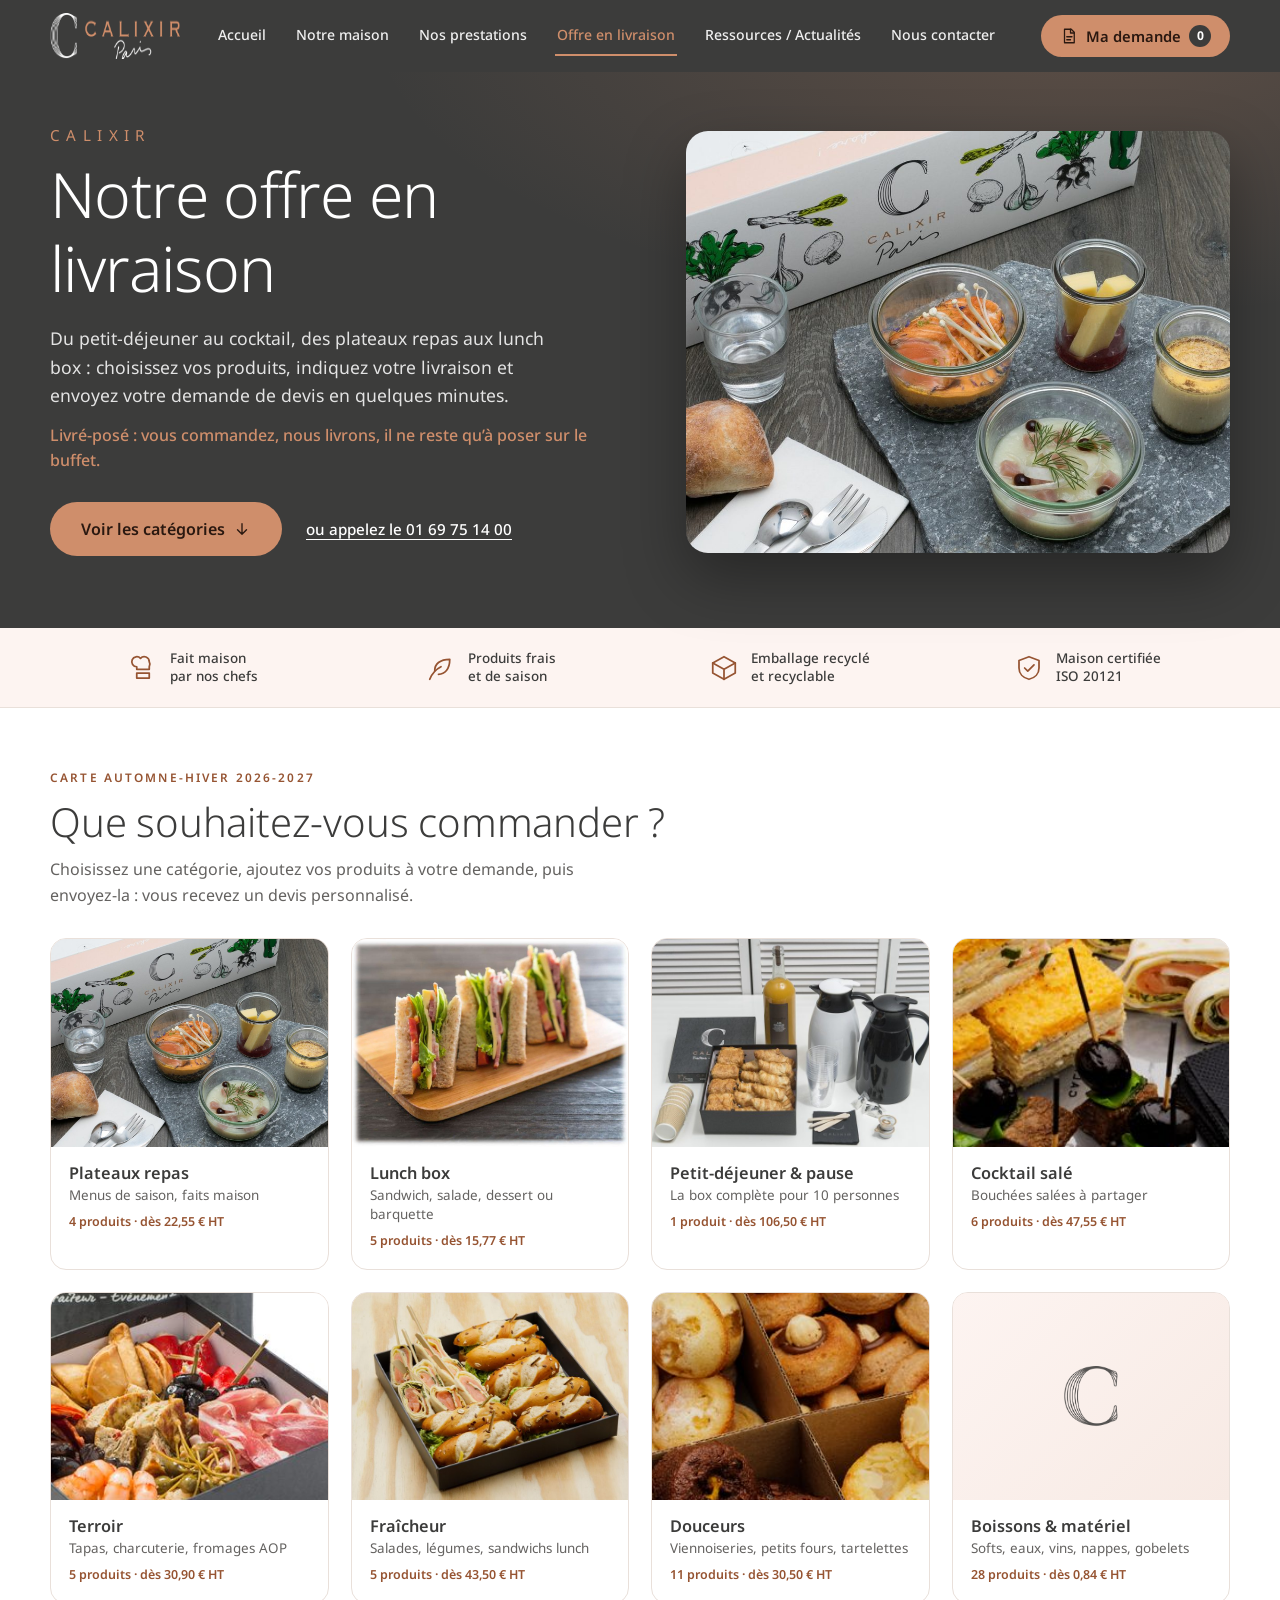
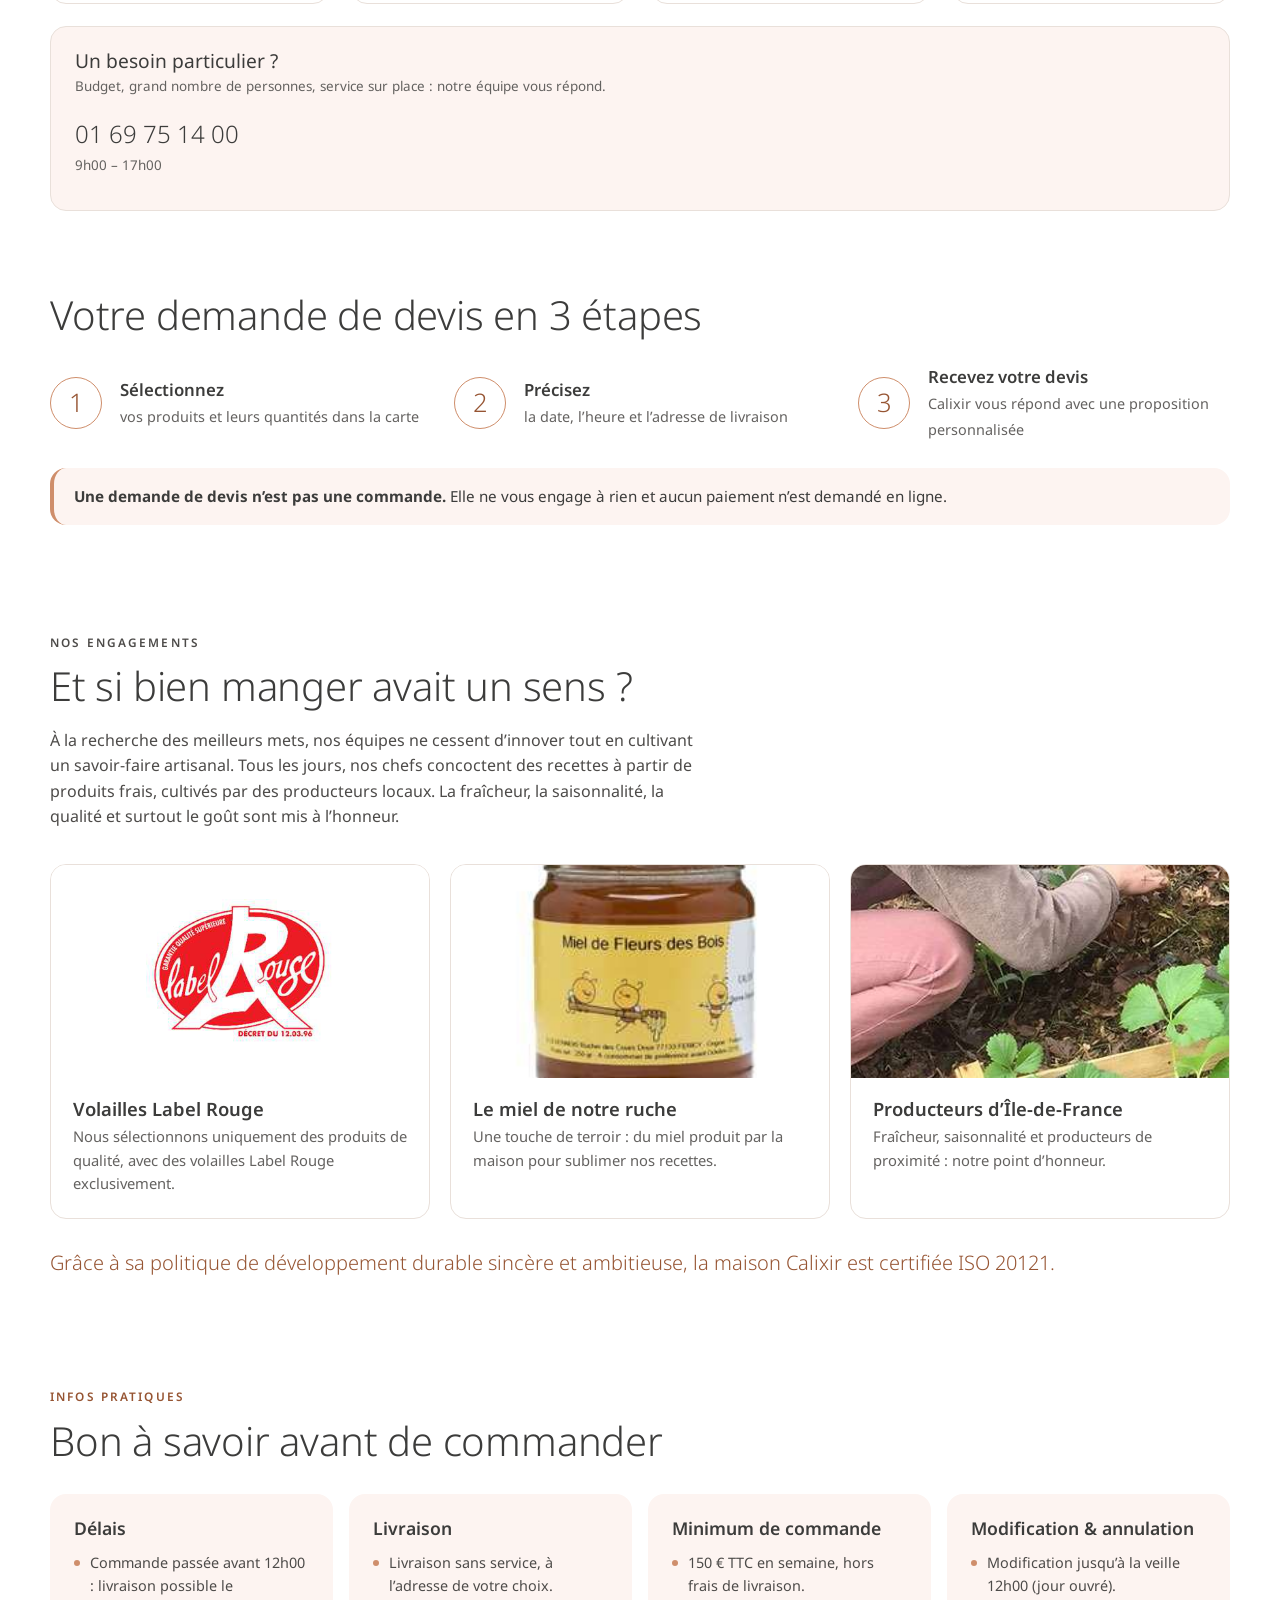
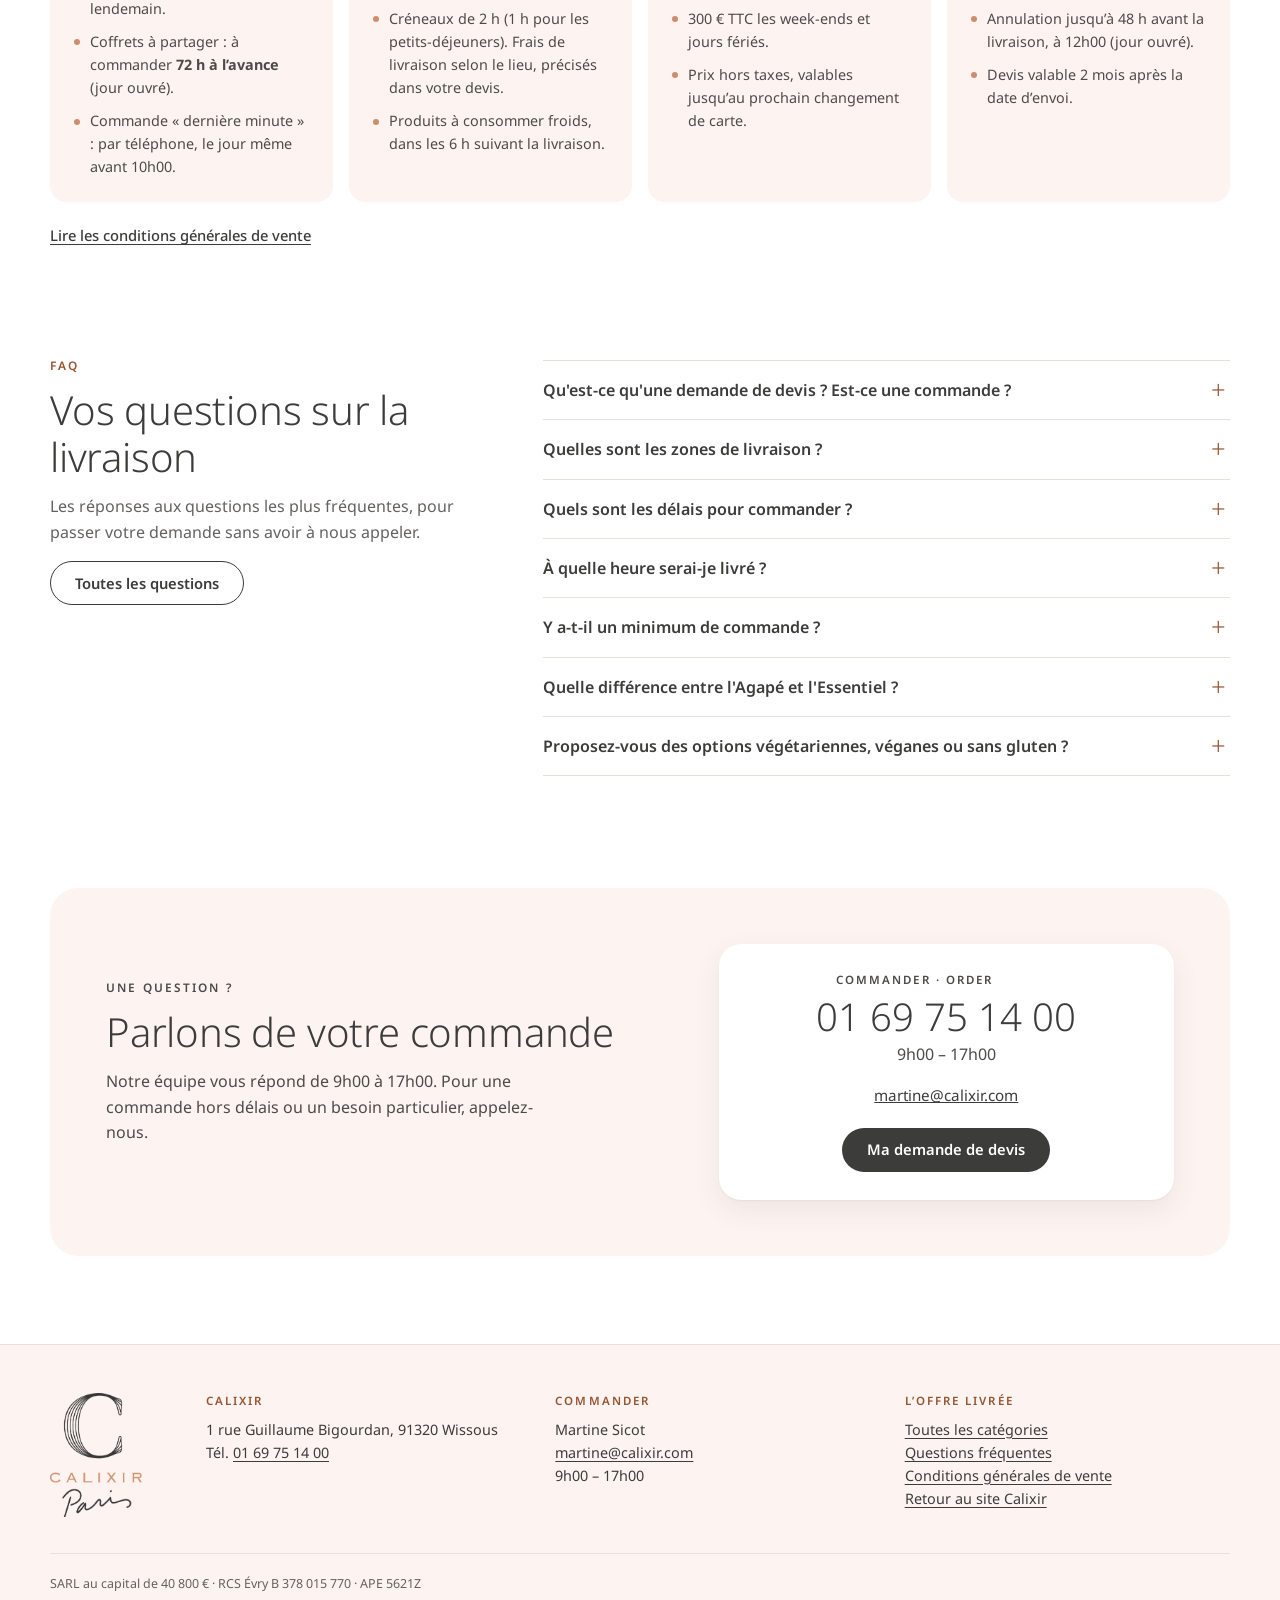
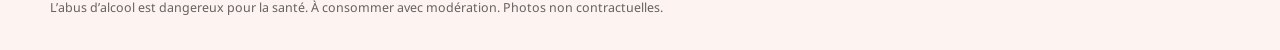
==== commit 6d5fbbc8: "Calixir Paris : offre livrée v2 (carte Automne-Hiver), version de test Co-Authored-By: Claude Sonnet" ====
--- a/index.html
+++ b/index.html
@@ -3,100 +3,210 @@
 <head>
 <meta charset="utf-8">
 <meta name="viewport" content="width=device-width, initial-scale=1">
-<title>Calixir Paris · Traiteur, offre livrée sans service</title>
-<meta name="description" content="Plateaux repas, lunch box et coffrets à partager, faits maison par les chefs de Calixir Paris. Composez votre sélection et demandez votre devis en quelques clics.">
-<meta name="robots" content="noindex, nofollow"><!-- version de test : retirer cette ligne à la mise en ligne définitive -->
-<meta name="theme-color" content="#FBF8F5">
+<title>Offre livrée : plateaux repas et coffrets | Calixir Paris</title>
+<meta name="description" content="Plateaux repas de saison, lunch box, petit-déjeuner, cocktail salé et douceurs livrés par Calixir. Sélectionnez vos produits et demandez votre devis."><link rel="canonical" href="https://www.calixir.com/offre-livree/"><meta name="robots" content="noindex, nofollow">
+<meta name="theme-color" content="#3C3C3B">
 <meta property="og:type" content="website">
-<meta property="og:title" content="Calixir Paris · Traiteur, offre livrée sans service">
-<meta property="og:description" content="Composez votre sélection de plateaux repas, lunch box et coffrets à partager, puis demandez votre devis.">
-<meta property="og:image" content="assets/img/hero-plateau.jpg">
-<link rel="icon" href="assets/img/logo-c.png" type="image/png">
-<link rel="apple-touch-icon" href="assets/img/logo-c.png">
-<link rel="preload" href="assets/fonts/cormorant.woff2" as="font" type="font/woff2" crossorigin>
-<link rel="preload" href="assets/fonts/inter.woff2" as="font" type="font/woff2" crossorigin>
-<link rel="stylesheet" href="assets/css/style.css">
+<meta property="og:locale" content="fr_FR">
+<meta property="og:site_name" content="Calixir Paris">
+<meta property="og:title" content="Offre livrée : plateaux repas et coffrets | Calixir Paris">
+<meta property="og:description" content="Plateaux repas de saison, lunch box, petit-déjeuner, cocktail salé et douceurs livrés par Calixir. Sélectionnez vos produits et demandez votre devis."><meta property="og:url" content="https://www.calixir.com/offre-livree/"><meta property="og:image" content="https://www.calixir.com/offre-livree/assets/img/produits/plateau-novembre.jpg"><link rel="icon" href="assets/img/brand/logo-c.png" type="image/png">
+<link rel="apple-touch-icon" href="assets/img/brand/logo-c.png">
+<link rel="preload" href="assets/fonts/noto-sans.woff2" as="font" type="font/woff2" crossorigin>
+<link rel="stylesheet" href="assets/css/style.css?v=202610140936">
+<script type="application/ld+json">{"@context":"https://schema.org","@type":"BreadcrumbList","itemListElement":[{"@type":"ListItem","position":1,"name":"Calixir","item":"https://www.calixir.com/"},{"@type":"ListItem","position":2,"name":"Offre livrée","item":"https://www.calixir.com/offre-livree/"}]}</script>
+<script type="application/ld+json">{"@context":"https://schema.org","@type":"FAQPage","mainEntity":[{"@type":"Question","name":"Qu'est-ce qu'une demande de devis ? Est-ce une commande ?","acceptedAnswer":{"@type":"Answer","text":"Non. Votre demande n'est pas une commande et ne vous engage à rien. Calixir étudie votre sélection, puis vous répond par e-mail avec un devis personnalisé, valable 2 mois après la date d'envoi. La commande n'est définitive qu'une fois ce devis accepté et retourné."}},{"@type":"Question","name":"Quelles sont les zones de livraison ?","acceptedAnswer":{"@type":"Answer","text":"Calixir livre à Paris intra-muros, en petite couronne (Hauts-de-Seine, Seine-Saint-Denis, Val-de-Marne) et dans certaines zones de grande couronne, notamment l'Essonne. Les frais de livraison dépendent du lieu de livraison et sont précisés dans votre devis."}},{"@type":"Question","name":"Quels sont les délais pour commander ?","acceptedAnswer":{"@type":"Answer","text":"Pour les commandes passées jusqu'à 12h00, la livraison peut se faire le lendemain. Les coffrets de la collection à partager se commandent 72 heures à l'avance (jour ouvré), à l'exception de certains produits disponibles à 48 heures. Une commande « dernière minute » est possible par téléphone le jour même avant 10h00, avec une majoration de 10 € HT. Pour une commande hors délais, contactez-nous."}},{"@type":"Question","name":"À quelle heure serai-je livré ?","acceptedAnswer":{"@type":"Answer","text":"Les livraisons se font par créneau : petit-déjeuner de 7h à 9h30 (créneau d'une heure) ; plateaux repas et offres à partager par tranches de 2 heures, déjeuners de 10h à 13h30, dîners de 15h30 à 17h30, soirée de 17h30 à 19h30 (frais de livraison en supplément). Dans les zones denses ou en cas de circulation difficile, le créneau peut être porté à 2 heures, voire davantage."}},{"@type":"Question","name":"Y a-t-il un minimum de commande ?","acceptedAnswer":{"@type":"Answer","text":"Oui : 150 € TTC hors frais de livraison en semaine, dans les zones de livraison indiquées, et 300 € TTC les week-ends et jours fériés. Les frais de livraison s'ajoutent selon votre lieu de dépose."}},{"@type":"Question","name":"Quelle différence entre l'Agapé et l'Essentiel ?","acceptedAnswer":{"@type":"Answer","text":"L'Agapé comprend 4 plats : entrée, plat, fromage et dessert. L'Essentiel comprend 3 plats, sans le fromage. Les deux formules sont servies en bocaux individuels avec une boule de pain, un verre et des couverts en inox."}},{"@type":"Question","name":"Proposez-vous des options végétariennes, véganes ou sans gluten ?","acceptedAnswer":{"@type":"Answer","text":"Oui, ces recettes sont signalées sur la carte (veggie, végan, sans gluten). Précisez vos régimes et vos allergies dans votre demande. Nos repas sont préparés dans un laboratoire où sont utilisés fruits à coque, poissons, crustacés, produits laitiers, soja, œufs et céréales : Calixir ne peut pas garantir l'absence totale d'allergènes. Aucune de nos préparations ne contient de gélatine de porc."}}]}</script>
 </head>
-<body>
-<a class="skip" href="#carte">Aller à la carte</a>
-
-<!-- ============ EN-TÊTE ============ -->
+<body data-page="home" data-root="">
+<a class="skip" href="#contenu">Aller au contenu</a>
 <header class="site-header" id="top">
   <div class="container header-inner">
-    <a class="brand" href="#top" aria-label="Calixir Paris, retour en haut">
-      <img src="assets/img/logo-horizontal.png" alt="Calixir Paris" width="412" height="96">
+    <a class="brand" href="https://www.calixir.com/" aria-label="Calixir Paris, retour au site principal">
+      <img src="assets/img/brand/logo-horizontal-light.png" alt="Calixir Paris" width="412" height="96">
     </a>
-    <nav class="main-nav" aria-label="Navigation principale">
-      <a href="#carte">La carte</a>
-      <a href="#engagements">Nos engagements</a>
-      <a href="#infos">Infos pratiques</a>
-      <a href="#contact">Contact</a>
+    <nav class="main-nav" id="mainNav" aria-label="Menu principal Calixir">
+      <a href="https://www.calixir.com/">Accueil</a>
+      <a href="https://www.calixir.com/notre-maison/">Notre maison</a>
+      <a href="https://www.calixir.com/prestations-servies/">Nos prestations</a>
+      <a href="./" class="is-current" aria-current="page">Offre en livraison</a>
+      <a href="https://www.calixir.com/blog/">Ressources / Actualités</a>
+      <a href="https://www.calixir.com/contact/">Nous contacter</a>
     </nav>
-    <button class="btn btn-primary cart-btn" type="button" data-action="open-quote" aria-label="Ouvrir ma demande de devis">
+    <button class="btn btn-copper cart-btn" type="button" data-action="open-quote" aria-label="Ouvrir ma demande de devis">
       <svg viewBox="0 0 24 24" width="18" height="18" fill="none" stroke="currentColor" stroke-width="1.7" stroke-linecap="round" stroke-linejoin="round" aria-hidden="true"><path d="M6 3h9l4 4v14H6z"/><path d="M14 3v5h5"/><path d="M9 13h7M9 17h5"/></svg>
       <span class="cart-btn-label">Ma demande</span>
       <span class="count" id="headerCount" hidden>0</span>
     </button>
-  </div>
-</header>
-
-<main>
+    <button class="nav-toggle" type="button" aria-expanded="false" aria-controls="mainNav" aria-label="Menu">
+      <svg viewBox="0 0 24 24" width="22" height="22" fill="none" stroke="currentColor" stroke-width="1.8" stroke-linecap="round" aria-hidden="true"><path d="M4 7h16M4 12h16M4 17h16"/></svg>
+    </button>
+  </div>
+</header><main id="contenu">
+
 <!-- ============ HÉROS ============ -->
-<section class="hero">
+<section class="band band-hero">
   <div class="container hero-grid">
     <div class="hero-copy">
-      <p class="eyebrow">Offre livrée sans service</p>
-      <h1>Une cuisine artisanale, <em>livrée chez vous.</em></h1>
-      <p class="lead">Plateaux repas, lunch box, coffrets à partager : des recettes de saison, faites maison par nos chefs. Choisissez vos produits, indiquez votre livraison, nous préparons votre devis.</p>
+      <p class="eyebrow eyebrow-light">Calixir</p>
+      <h1>Notre offre en livraison</h1>
+      <p class="lead">Du petit-déjeuner au cocktail, des plateaux repas aux lunch box : choisissez vos produits, indiquez votre livraison et envoyez votre demande de devis en quelques minutes.</p>
+      <p class="lead-sub">Livré-posé : vous commandez, nous livrons, il ne reste qu’à poser sur le buffet.</p>
       <div class="hero-cta">
-        <a class="btn btn-primary btn-lg" href="#carte">Composer ma demande de devis
-          <svg viewBox="0 0 24 24" width="18" height="18" fill="none" stroke="currentColor" stroke-width="1.8" stroke-linecap="round" stroke-linejoin="round" aria-hidden="true"><path d="M5 12h14M13 6l6 6-6 6"/></svg>
-        </a>
-        <a class="link-phone" id="heroPhone" href="tel:+33169751402">ou appelez le 01 69 75 14 02</a>
+        <a class="btn btn-copper btn-lg" href="#categories">Voir les catégories
+          <svg viewBox="0 0 24 24" width="18" height="18" fill="none" stroke="currentColor" stroke-width="1.8" stroke-linecap="round" stroke-linejoin="round" aria-hidden="true"><path d="M12 5v14M6 13l6 6 6-6"/></svg>
+        </a>
+        <a class="link-phone" href="tel:+33169751400">ou appelez le 01 69 75 14 00</a>
       </div>
     </div>
     <div class="hero-visual">
-      <img class="hero-img-main" src="assets/img/hero-plateau.jpg" alt="Plateau repas Calixir : bocaux individuels sur une ardoise, devant l’emballage en papier recyclé" width="854" height="654">
-      <img class="hero-img-a" src="assets/img/lunchbox.jpg" alt="" width="900" height="672">
-      <img class="hero-img-b" src="assets/img/canapes.jpg" alt="" width="461" height="432">
-    </div>
-  </div>
+      <img src="assets/img/produits/plateau-novembre.jpg" alt="Plateau repas Calixir : bocaux individuels et boule de pain dans leur emballage recyclable" width="1200" height="809" fetchpriority="high">
+    </div>
+  </div>
+</section>
+
+<section class="trust-wrap" aria-label="Nos points forts">
   <div class="container">
-    <ul class="trust" aria-label="Nos points forts">
-      <li><svg viewBox="0 0 24 24" aria-hidden="true"><path d="M7 14c0-5 4-9 12-9 0 8-4 12-9 12"/><path d="M3 21c2-5 5-8 9-10"/></svg><span>Produits frais<br>de saison</span></li>
+    <ul class="trust">
       <li><svg viewBox="0 0 24 24" aria-hidden="true"><path d="M7 11a4 4 0 1 1 3-6.7A4 4 0 0 1 17 7a4 4 0 0 1 0 4v2H7z"/><path d="M7 16h10v4H7z"/></svg><span>Fait maison<br>par nos chefs</span></li>
+      <li><svg viewBox="0 0 24 24" aria-hidden="true"><path d="M7 14c0-5 4-9 12-9 0 8-4 12-9 12"/><path d="M3 21c2-5 5-8 9-10"/></svg><span>Produits frais<br>et de saison</span></li>
       <li><svg viewBox="0 0 24 24" aria-hidden="true"><path d="M3 8l9-5 9 5v8l-9 5-9-5z"/><path d="M3 8l9 5 9-5M12 13v8"/></svg><span>Emballage recyclé<br>et recyclable</span></li>
       <li><svg viewBox="0 0 24 24" aria-hidden="true"><path d="M12 3l8 3v6c0 4.5-3.2 8-8 9-4.8-1-8-4.5-8-9V6z"/><path d="M8.5 12l2.5 2.5L16 9.5"/></svg><span>Maison certifiée<br>ISO 20121</span></li>
     </ul>
   </div>
 </section>
 
+<!-- ============ CATÉGORIES ============ -->
+<section id="categories" class="categories" aria-labelledby="catTitle">
+  <div class="container">
+    <p class="eyebrow">Carte Automne-Hiver 2026-2027</p>
+    <h2 id="catTitle" class="h-section">Que souhaitez-vous commander ?</h2>
+    <p class="muted section-lead">Choisissez une catégorie, ajoutez vos produits à votre demande, puis envoyez-la : vous recevez un devis personnalisé.</p>
+    <ul class="cat-tiles">
+      <li>
+        <a class="cat-tile" href="plateaux-repas/" data-cat-link="plateaux-repas">
+          <span class="cat-media">
+<img src="assets/img/produits/plateau-novembre.jpg" alt="" width="1200" height="809" loading="lazy" decoding="async">
+            <span class="dot" hidden></span>
+          </span>
+          <span class="cat-body">
+            <span class="cat-name">Plateaux repas</span>
+            <span class="cat-sub">Menus de saison, faits maison</span>
+            <span class="cat-meta">4 produits · dès 22,55 € HT</span>
+          </span>
+        </a>
+      </li>
+      <li>
+        <a class="cat-tile" href="lunch-box/" data-cat-link="lunch-box">
+          <span class="cat-media">
+<img src="assets/img/produits/lunchbox-sandwich.jpg" alt="" width="900" height="672" loading="lazy" decoding="async">
+            <span class="dot" hidden></span>
+          </span>
+          <span class="cat-body">
+            <span class="cat-name">Lunch box</span>
+            <span class="cat-sub">Sandwich, salade, dessert ou barquette</span>
+            <span class="cat-meta">5 produits · dès 15,77 € HT</span>
+          </span>
+        </a>
+      </li>
+      <li>
+        <a class="cat-tile" href="petit-dejeuner-pause/" data-cat-link="petit-dejeuner-pause">
+          <span class="cat-media">
+<img src="assets/img/produits/pause-box.jpg" alt="" width="700" height="466" loading="lazy" decoding="async">
+            <span class="dot" hidden></span>
+          </span>
+          <span class="cat-body">
+            <span class="cat-name">Petit-déjeuner &amp; pause</span>
+            <span class="cat-sub">La box complète pour 10 personnes</span>
+            <span class="cat-meta">1 produit · dès 106,50 € HT</span>
+          </span>
+        </a>
+      </li>
+      <li>
+        <a class="cat-tile" href="cocktail-sale/" data-cat-link="cocktail-sale">
+          <span class="cat-media">
+<img src="assets/img/produits/cocktail-gm.jpg" alt="" width="237" height="308" loading="lazy" decoding="async">
+            <span class="dot" hidden></span>
+          </span>
+          <span class="cat-body">
+            <span class="cat-name">Cocktail salé</span>
+            <span class="cat-sub">Bouchées salées à partager</span>
+            <span class="cat-meta">6 produits · dès 47,55 € HT</span>
+          </span>
+        </a>
+      </li>
+      <li>
+        <a class="cat-tile" href="terroir/" data-cat-link="terroir">
+          <span class="cat-media">
+<img src="assets/img/produits/terroir-tapas.jpg" alt="" width="303" height="296" loading="lazy" decoding="async">
+            <span class="dot" hidden></span>
+          </span>
+          <span class="cat-body">
+            <span class="cat-name">Terroir</span>
+            <span class="cat-sub">Tapas, charcuterie, fromages AOP</span>
+            <span class="cat-meta">5 produits · dès 30,90 € HT</span>
+          </span>
+        </a>
+      </li>
+      <li>
+        <a class="cat-tile" href="fraicheur/" data-cat-link="fraicheur">
+          <span class="cat-media">
+<img src="assets/img/produits/fraicheur-oceane.jpg" alt="" width="730" height="547" loading="lazy" decoding="async">
+            <span class="dot" hidden></span>
+          </span>
+          <span class="cat-body">
+            <span class="cat-name">Fraîcheur</span>
+            <span class="cat-sub">Salades, légumes, sandwichs lunch</span>
+            <span class="cat-meta">5 produits · dès 43,50 € HT</span>
+          </span>
+        </a>
+      </li>
+      <li>
+        <a class="cat-tile" href="douceurs/" data-cat-link="douceurs">
+          <span class="cat-media">
+<img src="assets/img/produits/douceur-so-moelleux.jpg" alt="" width="289" height="311" loading="lazy" decoding="async">
+            <span class="dot" hidden></span>
+          </span>
+          <span class="cat-body">
+            <span class="cat-name">Douceurs</span>
+            <span class="cat-sub">Viennoiseries, petits fours, tartelettes</span>
+            <span class="cat-meta">11 produits · dès 30,50 € HT</span>
+          </span>
+        </a>
+      </li>
+      <li>
+        <a class="cat-tile" href="boissons-materiel/" data-cat-link="boissons-materiel">
+          <span class="cat-media">
+<span class="cat-mark"><img src="assets/img/brand/logo-c.png" alt="" width="60" height="66"></span>            <span class="dot" hidden></span>
+          </span>
+          <span class="cat-body">
+            <span class="cat-name">Boissons &amp; matériel</span>
+            <span class="cat-sub">Softs, eaux, vins, nappes, gobelets</span>
+            <span class="cat-meta">28 produits · dès 0,84 € HT</span>
+          </span>
+        </a>
+      </li>
+      <li class="cat-help">
+        <div>
+          <p class="cat-name">Un besoin particulier ?</p>
+          <p class="cat-sub">Budget, grand nombre de personnes, service sur place : notre équipe vous répond.</p>
+          <a class="cat-phone" href="tel:+33169751400">01 69 75 14 00</a>
+          <p class="cat-sub">9h00 – 17h00</p>
+        </div>
+      </li>
+    </ul>
+  </div>
+</section>
+
 <!-- ============ COMMENT ÇA MARCHE ============ -->
 <section class="steps" aria-labelledby="stepsTitle">
   <div class="container">
-    <h2 id="stepsTitle" class="sr-only">Comment ça marche</h2>
+    <h2 id="stepsTitle" class="h-section">Votre demande de devis en 3 étapes</h2>
     <ol class="steps-list">
-      <li><span class="num">1</span><div><strong>Choisissez</strong><span>vos plateaux, coffrets et boissons dans la carte</span></div></li>
+      <li><span class="num">1</span><div><strong>Sélectionnez</strong><span>vos produits et leurs quantités dans la carte</span></div></li>
       <li><span class="num">2</span><div><strong>Précisez</strong><span>la date, l’heure et l’adresse de livraison</span></div></li>
-      <li><span class="num">3</span><div><strong>Recevez</strong><span>votre devis personnalisé de la part de Calixir</span></div></li>
+      <li><span class="num">3</span><div><strong>Recevez votre devis</strong><span>Calixir vous répond avec une proposition personnalisée</span></div></li>
     </ol>
-  </div>
-</section>
-
-<!-- ============ CARTE ============ -->
-<section id="carte" class="carte" aria-labelledby="carteTitle">
-  <div class="container carte-head">
-    <p class="eyebrow">La carte livrée</p>
-    <h2 id="carteTitle">Composez votre sélection</h2>
-    <p class="muted">Tous les prix sont indiqués hors taxes. Ajoutez vos produits à votre demande : vous pourrez les modifier avant l’envoi.</p>
-  </div>
-  <div class="tabs-bar" id="tabsBar">
-    <div class="container">
-      <div class="tabs" id="tabs" role="tablist" aria-label="Catégories de la carte"></div>
-    </div>
-  </div>
-  <div class="container">
-    <div id="catalog" class="catalog" role="tabpanel" aria-live="polite"></div>
+    <p class="steps-note"><strong>Une demande de devis n’est pas une commande.</strong> Elle ne vous engage à rien et aucun paiement n’est demandé en ligne.</p>
   </div>
 </section>
 
@@ -105,22 +215,22 @@
   <div class="container">
     <div class="eng-head">
       <p class="eyebrow">Nos engagements</p>
-      <h2 id="engTitle">Et si bien manger avait un sens ?</h2>
+      <h2 id="engTitle" class="h-section">Et si bien manger avait un sens ?</h2>
       <p>À la recherche des meilleurs mets, nos équipes ne cessent d’innover tout en cultivant un savoir-faire artisanal. Tous les jours, nos chefs concoctent des recettes à partir de produits frais, cultivés par des producteurs locaux. La fraîcheur, la saisonnalité, la qualité et surtout le goût sont mis à l’honneur.</p>
     </div>
     <ul class="eng-cards">
       <li>
-        <img src="assets/img/label-rouge.png" alt="Logo Label Rouge" width="276" height="276" loading="lazy">
+        <img src="assets/img/brand/label-rouge.png" alt="Logo Label Rouge" width="276" height="276" loading="lazy">
         <h3>Volailles Label Rouge</h3>
         <p>Nous sélectionnons uniquement des produits de qualité, avec des volailles Label Rouge exclusivement.</p>
       </li>
       <li>
-        <img src="assets/img/miel.jpg" alt="Pot de miel de fleurs des bois" width="277" height="277" loading="lazy">
+        <img src="assets/img/brand/miel.jpg" alt="Pot de miel de fleurs des bois" width="277" height="277" loading="lazy">
         <h3>Le miel de notre ruche</h3>
-        <p>Une touche de terroir, du miel produit par la maison pour sublimer nos recettes.</p>
-      </li>
-      <li>
-        <img src="assets/img/jardin.jpg" alt="Plantation de légumes chez un producteur local" width="365" height="451" loading="lazy">
+        <p>Une touche de terroir : du miel produit par la maison pour sublimer nos recettes.</p>
+      </li>
+      <li>
+        <img src="assets/img/brand/jardin.jpg" alt="Plantation de légumes chez un producteur local" width="365" height="451" loading="lazy">
         <h3>Producteurs d’Île-de-France</h3>
         <p>Fraîcheur, saisonnalité et producteurs de proximité : notre point d’honneur.</p>
       </li>
@@ -133,42 +243,85 @@
 <section id="infos" class="infos" aria-labelledby="infosTitle">
   <div class="container">
     <p class="eyebrow">Infos pratiques</p>
-    <h2 id="infosTitle">Bon à savoir avant de commander</h2>
+    <h2 id="infosTitle" class="h-section">Bon à savoir avant de commander</h2>
     <div class="infos-grid">
       <article>
         <h3>Délais</h3>
         <ul>
-          <li>Les coffrets et sélections à la carte se commandent <strong>72 h à l’avance</strong>.</li>
-          <li>Commande hors délais ? Nous consulter.</li>
-          <li>Commande modifiable par écrit jusqu’à la veille 12 h (jour ouvré).</li>
+          <li>Commande passée avant 12h00 : livraison possible le lendemain.</li>
+          <li>Coffrets à partager : à commander <strong>72 h à l’avance</strong> (jour ouvré).</li>
+          <li>Commande « dernière minute » : par téléphone, le jour même avant 10h00.</li>
         </ul>
       </article>
       <article>
         <h3>Livraison</h3>
         <ul>
-          <li>Les frais de livraison sont précisés dans votre devis, selon le lieu.</li>
-          <li>Livraison sans service : vos produits sont déposés à l’adresse indiquée.</li>
-          <li>Prévoyez une conservation adaptée des denrées. Les plateaux repas se consomment froids.</li>
+          <li>Livraison sans service, à l’adresse de votre choix.</li>
+          <li>Créneaux de 2 h (1 h pour les petits-déjeuners). Frais de livraison selon le lieu, précisés dans votre devis.</li>
+          <li>Produits à consommer froids, dans les 6 h suivant la livraison.</li>
         </ul>
       </article>
       <article>
-        <h3>Annulation</h3>
+        <h3>Minimum de commande</h3>
         <ul>
-          <li>Annulation gratuite jusqu’à 48 h avant la livraison, à 12 h (jour ouvré).</li>
-          <li>Passé ce délai, 50 % de la commande est facturée, hors frais de livraison.</li>
-          <li>Les commandes ne se prennent pas le week-end pour une livraison du même week-end ou du lundi suivant.</li>
+          <li>150 € TTC en semaine, hors frais de livraison.</li>
+          <li>300 € TTC les week-ends et jours fériés.</li>
+          <li>Prix hors taxes, valables jusqu’au prochain changement de carte.</li>
         </ul>
       </article>
       <article>
-        <h3>Devis &amp; paiement</h3>
+        <h3>Modification & annulation</h3>
         <ul>
+          <li>Modification jusqu’à la veille 12h00 (jour ouvré).</li>
+          <li>Annulation jusqu’à 48 h avant la livraison, à 12h00 (jour ouvré).</li>
           <li>Devis valable 2 mois après la date d’envoi.</li>
-          <li>Prix hors taxes, TVA en vigueur à la facturation.</li>
-          <li>Acompte de 60 % pour toute commande inférieure à 1 000 € TTC.</li>
         </ul>
       </article>
     </div>
-    <p class="infos-link"><button type="button" class="link-btn" data-action="open-cgv">Lire les conditions générales de vente</button></p>
+    <p class="infos-link"><a href="cgv/">Lire les conditions générales de vente</a></p>
+  </div>
+</section>
+
+<!-- ============ FAQ ============ -->
+<section class="faq-home" aria-labelledby="faqTitle">
+  <div class="container faq-wrap">
+    <div>
+      <p class="eyebrow">FAQ</p>
+      <h2 id="faqTitle" class="h-section">Vos questions sur la livraison</h2>
+      <p class="muted">Les réponses aux questions les plus fréquentes, pour passer votre demande sans avoir à nous appeler.</p>
+      <p><a class="btn btn-ghost" href="faq/">Toutes les questions</a></p>
+    </div>
+    <div class="faq-list">
+  <details class="faq-item">
+    <summary>Qu&#39;est-ce qu&#39;une demande de devis ? Est-ce une commande ?</summary>
+    <div class="faq-a"><p>Non. Votre demande n&#39;est pas une commande et ne vous engage à rien. Calixir étudie votre sélection, puis vous répond par e-mail avec un devis personnalisé, valable 2 mois après la date d&#39;envoi. La commande n&#39;est définitive qu&#39;une fois ce devis accepté et retourné.</p></div>
+  </details>
+  <details class="faq-item">
+    <summary>Quelles sont les zones de livraison ?</summary>
+    <div class="faq-a"><p>Calixir livre à Paris intra-muros, en petite couronne (Hauts-de-Seine, Seine-Saint-Denis, Val-de-Marne) et dans certaines zones de grande couronne, notamment l&#39;Essonne. Les frais de livraison dépendent du lieu de livraison et sont précisés dans votre devis.</p></div>
+  </details>
+  <details class="faq-item">
+    <summary>Quels sont les délais pour commander ?</summary>
+    <div class="faq-a"><p>Pour les commandes passées jusqu&#39;à 12h00, la livraison peut se faire le lendemain. Les coffrets de la collection à partager se commandent 72 heures à l&#39;avance (jour ouvré), à l&#39;exception de certains produits disponibles à 48 heures. Une commande « dernière minute » est possible par téléphone le jour même avant 10h00, avec une majoration de 10 € HT. Pour une commande hors délais, contactez-nous.</p></div>
+  </details>
+  <details class="faq-item">
+    <summary>À quelle heure serai-je livré ?</summary>
+    <div class="faq-a"><p>Les livraisons se font par créneau : petit-déjeuner de 7h à 9h30 (créneau d&#39;une heure) ; plateaux repas et offres à partager par tranches de 2 heures, déjeuners de 10h à 13h30, dîners de 15h30 à 17h30, soirée de 17h30 à 19h30 (frais de livraison en supplément). Dans les zones denses ou en cas de circulation difficile, le créneau peut être porté à 2 heures, voire davantage.</p></div>
+  </details>
+  <details class="faq-item">
+    <summary>Y a-t-il un minimum de commande ?</summary>
+    <div class="faq-a"><p>Oui : 150 € TTC hors frais de livraison en semaine, dans les zones de livraison indiquées, et 300 € TTC les week-ends et jours fériés. Les frais de livraison s&#39;ajoutent selon votre lieu de dépose.</p></div>
+  </details>
+  <details class="faq-item">
+    <summary>Quelle différence entre l&#39;Agapé et l&#39;Essentiel ?</summary>
+    <div class="faq-a"><p>L&#39;Agapé comprend 4 plats : entrée, plat, fromage et dessert. L&#39;Essentiel comprend 3 plats, sans le fromage. Les deux formules sont servies en bocaux individuels avec une boule de pain, un verre et des couverts en inox.</p></div>
+  </details>
+  <details class="faq-item">
+    <summary>Proposez-vous des options végétariennes, véganes ou sans gluten ?</summary>
+    <div class="faq-a"><p>Oui, ces recettes sont signalées sur la carte (veggie, végan, sans gluten). Précisez vos régimes et vos allergies dans votre demande. Nos repas sont préparés dans un laboratoire où sont utilisés fruits à coque, poissons, crustacés, produits laitiers, soja, œufs et céréales : Calixir ne peut pas garantir l&#39;absence totale d&#39;allergènes. Aucune de nos préparations ne contient de gélatine de porc.</p></div>
+  </details>
+</div>
+
   </div>
 </section>
 
@@ -177,36 +330,39 @@
   <div class="container contact-inner">
     <div>
       <p class="eyebrow">Une question ?</p>
-      <h2 id="contactTitle">Parlons de votre commande</h2>
-      <p>Notre équipe vous répond de 8h30 à 18h30. Pour une commande hors délais ou un besoin particulier, appelez-nous.</p>
+      <h2 id="contactTitle" class="h-section">Parlons de votre commande</h2>
+      <p>Notre équipe vous répond de 9h00 à 17h00. Pour une commande hors délais ou un besoin particulier, appelez-nous.</p>
     </div>
     <div class="contact-card">
       <p class="contact-label">Commander · Order</p>
-      <a class="contact-phone" href="tel:+33169751402">+33 (0)1 69 75 14 02</a>
-      <p class="muted">de 8h30 à 18h30</p>
-      <a class="contact-mail" href="mailto:carole@calixir.com">carole@calixir.com</a>
+      <a class="contact-phone" href="tel:+33169751400">01 69 75 14 00</a>
+      <p class="muted">9h00 – 17h00</p>
+      <a class="contact-mail" href="mailto:martine@calixir.com">martine@calixir.com</a>
       <button class="btn btn-primary" type="button" data-action="open-quote">Ma demande de devis</button>
     </div>
   </div>
 </section>
 </main>
-
-<!-- ============ PIED DE PAGE ============ -->
 <footer class="site-footer">
   <div class="container footer-inner">
-    <img class="footer-logo" src="assets/img/logo.png" alt="Calixir Paris" width="517" height="700" loading="lazy">
+    <img class="footer-logo" src="assets/img/brand/logo.png" alt="Calixir Paris" width="517" height="700" loading="lazy">
     <div class="footer-cols">
       <div>
-        <h3>Calixir</h3>
-        <address>1 rue Guillaume Bigourdan<br>91320 Wissous<br>Tél. 01 69 75 14 00</address>
+        <h2>Calixir</h2>
+        <address>1 rue Guillaume Bigourdan, 91320 Wissous<br>Tél. <a href="tel:+33169751400">01 69 75 14 00</a></address>
       </div>
       <div>
-        <h3>Commander</h3>
-        <p>Carole Havard<br><a href="tel:+33169751402">01 69 75 14 02</a><br><a href="mailto:carole@calixir.com">carole@calixir.com</a><br>De 8h30 à 18h30</p>
+        <h2>Commander</h2>
+        <p>Martine Sicot<br><a href="mailto:martine@calixir.com">martine@calixir.com</a><br>9h00 – 17h00</p>
       </div>
       <div>
-        <h3>Infos</h3>
-        <p><button type="button" class="link-btn" data-action="open-cgv">Conditions générales de vente</button><br><a href="https://www.calixir.com" rel="noopener">www.calixir.com</a></p>
+        <h2>L’offre livrée</h2>
+        <p>
+          <a href="./">Toutes les catégories</a><br>
+          <a href="faq/">Questions fréquentes</a><br>
+          <a href="cgv/">Conditions générales de vente</a><br>
+          <a href="https://www.calixir.com/">Retour au site Calixir</a>
+        </p>
       </div>
     </div>
   </div>
@@ -215,19 +371,15 @@
     <p>L’abus d’alcool est dangereux pour la santé. À consommer avec modération. Photos non contractuelles.</p>
   </div>
 </footer>
-
-<!-- ============ BARRE DE DEMANDE (mobile + desktop) ============ -->
 <div class="cart-bar" id="cartBar" hidden>
   <div class="cart-bar-inner">
     <div class="cart-bar-info">
-      <strong id="barCount">0 article</strong>
+      <strong id="barCount">0 produit</strong>
       <span id="barTotal">0,00 € HT</span>
     </div>
-    <button class="btn btn-primary" type="button" data-action="open-quote">Voir ma demande</button>
-  </div>
-</div>
-
-<!-- ============ FICHE PRODUIT ============ -->
+    <button class="btn btn-light" type="button" data-action="open-quote">Demander un devis</button>
+  </div>
+</div><!-- ============ FICHE PRODUIT ============ -->
 <dialog id="productDialog" class="sheet" aria-labelledby="pdTitle">
   <div class="sheet-inner">
     <button class="icon-btn sheet-close" type="button" data-action="close-dialog" aria-label="Fermer">
@@ -247,39 +399,42 @@
         <svg viewBox="0 0 24 24" width="20" height="20" fill="none" stroke="currentColor" stroke-width="1.8" stroke-linecap="round" aria-hidden="true"><path d="M6 6l12 12M18 6L6 18"/></svg>
       </button>
     </header>
-    <ol class="progress" id="qProgress" aria-label="Étapes">
-      <li data-step="1"><span>1</span> Sélection</li>
-      <li data-step="2"><span>2</span> Livraison</li>
-      <li data-step="3"><span>3</span> Coordonnées</li>
+    <ol class="progress" id="qProgress" aria-label="Étapes de la demande">
+      <li data-step="1"><span>1</span><em>Sélection</em></li>
+      <li data-step="2"><span>2</span><em>Livraison</em></li>
+      <li data-step="3"><span>3</span><em>Coordonnées</em></li>
+      <li data-step="4"><span>4</span><em>Récapitulatif</em></li>
     </ol>
 
     <div class="drawer-body" id="qBody">
-      <!-- Étape 1 : sélection (rendue en JS) -->
       <section data-step="1" id="qStep1"></section>
 
-      <!-- Étape 2 : livraison -->
       <section data-step="2" id="qStep2" hidden>
+        <h3 class="step-title">Quand et où livrer ?</h3>
+        <div class="sel-slot"></div>
         <form class="form" novalidate autocomplete="on" onsubmit="return false">
-          <h3 class="step-title">Quand et où livrer ?</h3>
-          <div class="field">
-            <label for="f-date">Date de livraison</label>
-            <input id="f-date" name="date" type="date" required>
-            <p class="hint" id="dateHint" hidden></p>
-          </div>
           <div class="row2">
             <div class="field">
-              <label for="f-timeFrom">Livraison à partir de</label>
+              <label for="f-date">Date de livraison</label>
+              <input id="f-date" name="date" type="date" required>
+            </div>
+            <div class="field">
+              <label for="f-guests">Nombre de personnes</label>
+              <input id="f-guests" name="guests" type="number" min="1" inputmode="numeric" required>
+            </div>
+          </div>
+          <p class="hint" id="dateHint" hidden></p>
+          <div class="row2">
+            <div class="field">
+              <label for="f-timeFrom">Heure de livraison souhaitée</label>
               <input id="f-timeFrom" name="timeFrom" type="time" required>
             </div>
             <div class="field">
-              <label for="f-timeTo">et au plus tard à</label>
-              <input id="f-timeTo" name="timeTo" type="time" required>
-            </div>
-          </div>
-          <div class="field">
-            <label for="f-guests">Nombre de convives</label>
-            <input id="f-guests" name="guests" type="number" min="1" inputmode="numeric" required>
-          </div>
+              <label for="f-timeTo">Au plus tard <span class="opt">(facultatif)</span></label>
+              <input id="f-timeTo" name="timeTo" type="time">
+            </div>
+          </div>
+<p class="hint">Petit-déjeuner : 7h – 9h30 (créneau d&#39;1 h) · Déjeuner : 10h – 13h30 · Dîner : 15h30 – 17h30 · Soirée : 17h30 – 19h30 (frais de livraison en supplément). Créneaux de 2 h.</p>          <p class="hint" id="timeHint" hidden></p>
           <div class="field">
             <label for="f-address">Adresse de livraison</label>
             <input id="f-address" name="address" type="text" autocomplete="street-address" required placeholder="Numéro et nom de la rue">
@@ -295,7 +450,7 @@
             </div>
           </div>
           <div class="field">
-            <label for="f-access">Accès <span class="opt">(facultatif)</span></label>
+            <label for="f-access">Instructions d’accès <span class="opt">(facultatif)</span></label>
             <textarea id="f-access" name="access" rows="2" placeholder="Étage, digicode, interlocuteur sur place, accès livreur…"></textarea>
           </div>
           <fieldset class="field chips">
@@ -307,16 +462,20 @@
             <label class="chip"><input type="checkbox" name="diet" value="Allergies à préciser"><span>Allergies</span></label>
           </fieldset>
           <div class="field">
-            <label for="f-notes">Précisions <span class="opt">(facultatif)</span></label>
+            <label for="f-notes">Commentaires <span class="opt">(facultatif)</span></label>
             <textarea id="f-notes" name="notes" rows="3" placeholder="Allergies, budget, besoin de matériel, commande récurrente…"></textarea>
           </div>
         </form>
       </section>
 
-      <!-- Étape 3 : coordonnées -->
       <section data-step="3" id="qStep3" hidden>
+        <h3 class="step-title">À qui envoyer le devis ?</h3>
+        <div class="sel-slot"></div>
         <form class="form" novalidate autocomplete="on" onsubmit="return false">
-          <h3 class="step-title">À qui envoyer le devis ?</h3>
+          <div class="field">
+            <label for="f-company">Société</label>
+            <input id="f-company" name="company" type="text" autocomplete="organization" required>
+          </div>
           <div class="row2">
             <div class="field">
               <label for="f-firstName">Prénom</label>
@@ -328,10 +487,6 @@
             </div>
           </div>
           <div class="field">
-            <label for="f-company">Société <span class="opt">(facultatif)</span></label>
-            <input id="f-company" name="company" type="text" autocomplete="organization">
-          </div>
-          <div class="field">
             <label for="f-email">Adresse e-mail</label>
             <input id="f-email" name="email" type="email" autocomplete="email" required>
           </div>
@@ -340,95 +495,33 @@
             <input id="f-phone" name="phone" type="tel" autocomplete="tel" required>
           </div>
           <div class="field">
+            <label for="f-po">N° de bon de commande ou référence interne <span class="opt">(facultatif)</span></label>
+            <input id="f-po" name="po" type="text">
+          </div>
+          <div class="field">
             <label class="check"><input type="checkbox" id="f-billDiff" name="billDiff"><span>L’adresse de facturation est différente</span></label>
           </div>
           <div class="field" id="billingField" hidden>
-            <label for="f-billing">Adresse et nom de facturation</label>
+            <label for="f-billing">Nom et adresse de facturation</label>
             <textarea id="f-billing" name="billing" rows="3"></textarea>
           </div>
           <input class="hp" type="text" name="website" tabindex="-1" autocomplete="off" aria-hidden="true">
           <div class="field">
             <label class="check"><input type="checkbox" id="f-consent" name="consent" required><span>J’accepte que Calixir utilise ces informations pour répondre à ma demande de devis.</span></label>
-            <p class="hint">Vos données ne servent qu’à établir et suivre votre devis. Vous pouvez en demander la suppression à tout moment en écrivant à Calixir.</p>
+            <p class="hint">Vos données servent uniquement à établir et suivre votre devis. Vous pouvez en demander la suppression à tout moment en écrivant à Calixir.</p>
           </div>
         </form>
       </section>
 
-      <!-- Étape 4 : confirmation (rendue en JS) -->
       <section data-step="4" id="qStep4" hidden></section>
+      <section data-step="5" id="qStep5" hidden></section>
     </div>
 
     <footer class="drawer-foot" id="qFoot"></footer>
   </div>
-</dialog>
-
-<!-- ============ CONDITIONS GÉNÉRALES DE VENTE ============ -->
-<dialog id="cgvDialog" class="sheet sheet-wide" aria-labelledby="cgvTitle">
-  <div class="sheet-inner">
-    <button class="icon-btn sheet-close" type="button" data-action="close-dialog" aria-label="Fermer">
-      <svg viewBox="0 0 24 24" width="20" height="20" fill="none" stroke="currentColor" stroke-width="1.8" stroke-linecap="round" aria-hidden="true"><path d="M6 6l12 12M18 6L6 18"/></svg>
-    </button>
-    <div class="sheet-scroll cgv">
-      <h2 id="cgvTitle">Conditions générales de vente</h2>
-      <p class="muted">Calixir, 1 rue Guillaume Bigourdan, 91320 Wissous · Tél. 01 69 75 14 00 · www.calixir.com · SARL au capital de 40 800 € · RCS Évry B 378 015 770 · APE 5621Z</p>
-      <p><strong>Devis valable 2 mois après la date d’envoi.</strong></p>
-
-      <h3>Réservation &amp; annulation</h3>
-      <ul>
-        <li>Les commandes sont modifiables, en plus ou en moins, par écrit au plus tard la veille avant 12h00 (jour ouvré) du jour de la livraison, avec une tolérance de 12 % dans le cadre d’une commande inférieure. Les commandes peuvent être annulées 48 h avant la livraison à 12 h (jour ouvré). Passé ce délai, 50 % de la commande, hors frais de livraison, seront facturés.</li>
-        <li>Toute annulation le jour même sera entièrement facturée, excepté les frais de livraison. Les conditions de modification ou d’annulation des commandes s’appliquent dès la passation de la commande, avant même réception de la confirmation.</li>
-        <li>Conformément à l’article L221-28 du Code de la consommation, les prestations proposées par CALIXIR PARIS étant considérées comme des prestations de restauration devant être fournies à une date déterminée, le consommateur ne disposera pas du droit de rétractation applicable aux ventes à distance prévu par l’article L 221-18 du Code de la consommation.</li>
-        <li>Aucune annulation, modification ou commande ne peut être effectuée le week-end, pour les livraisons de ce même WE ou du lundi suivant.</li>
-      </ul>
-
-      <h3>Validité des devis – tarifs – facturation</h3>
-      <ul>
-        <li>Vous pouvez directement régler votre facture au livreur par chèque sans escompte et dès réception de la marchandise. Une facture détaillée sera adressée au client sous 48 heures.</li>
-        <li>Toute commande supporte des frais de livraison qui sont précisés dans notre devis en fonction du lieu de la réception.</li>
-      </ul>
-
-      <h3>La livraison</h3>
-      <ul>
-        <li>Il est de la responsabilité du client d’effectuer toutes vérifications en s’assurant de la conformité ainsi que de l’état physique de la livraison en présence du livreur, soit par lui-même, soit par une personne habilitée par ses soins à réceptionner cette livraison. En signant sans réserve, en écrivant son nom et prénom lisiblement, et en tamponnant du cachet de l’entreprise le bordereau de livraison, le client accepte les produits livrés en l’état et dès lors, aucune réclamation ne sera acceptée. Les mentions « réserves » ou « sous réserve de déballage » ne sont pas valables en cas de litige.</li>
-        <li>Calixir s’engage à faire ses meilleurs efforts pour que l’heure de livraison indiquée soit respectée, dans le créneau horaire indiqué par le client. Dans les zones de livraison où l’activité est dense, ou en cas de difficultés particulières de circulation ou d’accès, lesdits créneaux horaires seront portés à 2 heures, voire davantage si les conditions l’exigent. Les retards éventuels dans l’horaire prévu inférieurs à 1 heure ne donnent pas droit au client d’annuler, ou de demander des dommages et intérêts.</li>
-      </ul>
-
-      <h3>Modalités de paiement</h3>
-      <ul>
-        <li>Toute facture présentée à la livraison doit être payée comptant, sauf accord écrit préalable ; à défaut, nous nous réservons le droit de rapporter la marchandise à notre laboratoire. Toute commande inférieure à 1 000 € TTC doit faire l’objet d’un acompte à hauteur de 60 %.</li>
-        <li>Conformément aux dispositions de l’article L 443-1 du Code du commerce, le délai de règlement de nos factures ne peut excéder 30 jours après la décade de livraison.</li>
-        <li>Le non-paiement des sommes dues dans le délai fixé par la loi entraînera l’application des pénalités de retard, exigibles dès le lendemain de la date d’échéance figurant sur la facture. Le taux de pénalité de retard sera égal à 1,5 % par mois de retard. Le client sera tenu d’en régler le montant sans mise en demeure préalable.</li>
-        <li>Les prix s’entendent hors taxe, la TVA appliquée sera celle en vigueur au moment de la facturation.</li>
-        <li>L’escompte n’est pas pratiqué.</li>
-      </ul>
-
-      <h3>Assurances &amp; responsabilités</h3>
-      <ul>
-        <li>Le matériel est fourni pour la durée de la réception, sauf accord préalable. Les risques, casse, dégradation ou disparition de celui-ci ne seront pas couverts par nos assurances et sont à la charge effective du client. Il lui appartiendra ainsi d’assurer à ses frais les biens et matériels mis à disposition par la société CALIXIR ainsi que ceux que ses invités ou lui-même introduiraient sur le lieu de réception. La mise à disposition du matériel fera l’objet d’une caution. Toute perte, dégradation, disparition, casse du matériel mis à la disposition des clients sera facturée à son prix de remplacement et n’est pas incluse dans le tarif de nos prestations.</li>
-        <li>Dans le cadre de livraisons, nous attirons votre attention sur le fait qu’il vous échoit de prévoir un mode de conservation ad hoc des denrées.</li>
-        <li>La consommation excessive de boissons alcoolisées par les participants est du ressort de l’organisateur de l’évènement. En aucun cas Calixir ne serait jugé responsable des débordements et casses entraînés à cause d’une consommation excessive.</li>
-      </ul>
-
-      <h3>SACEM</h3>
-      <ul>
-        <li>Conformément aux lois des 11/03/1957 et 3/07/1985, les redevances sur la propriété littéraire et artistique demeurent à la charge du preneur de la salle, c’est-à-dire au client. La déclaration correspondante doit être effectuée par le client auprès de la SACEM.</li>
-      </ul>
-
-      <h3>Acceptation de la prestation &amp; litiges</h3>
-      <ul>
-        <li>Le maître d’hôtel ou le livreur fera signer un bon de livraison pour acceptation de la réalisation de la prestation ou de la livraison. Toute réclamation non mentionnée sur le bon de livraison sera considérée comme nulle et non avenue.</li>
-        <li>Par mesure d’hygiène, aucune marchandise ne peut être ni reprise ni échangée dans le cas de produits alimentaires. Conformément à l’article L121-18 du Code de la consommation, il est précisé que le droit de rétractation n’est pas applicable aux denrées alimentaires.</li>
-      </ul>
-      <p>L’abus d’alcool est dangereux pour la santé. À consommer avec modération.</p>
-      <p>Tous les litiges relatifs à la présente vente seront de la compétence exclusive du Tribunal de commerce d’Évry.</p>
-    </div>
-  </div>
-</dialog>
-
-<div id="printArea" aria-hidden="true"></div>
+</dialog><div id="printArea" aria-hidden="true"></div>
 <div class="toast" id="toast" role="status" aria-live="polite" hidden></div>
-
-<script src="assets/js/data.js"></script>
-<script src="assets/js/app.js"></script>
+<script src="assets/js/data.js?v=202610140936"></script>
+<script src="assets/js/app.js?v=202610140936"></script>
 </body>
-</html>
+</html>
--- a/assets/css/style.css
+++ b/assets/css/style.css
@@ -1,252 +1,332 @@
 /* =========================================================================
-   Calixir Paris — site vitrine
-   Charte tirée du logo : anthracite #373736 · cuivre #D18E6A · fond crème
+   Calixir Paris · Offre livrée
+   Identité alignée sur calixir.com : anthracite #3C3C3B, cuivre #CF8E6B,
+   fonds crème rosé, Noto Sans (titres en graisse légère), boutons en pilule.
    ========================================================================= */
 
-@font-face { font-family: 'Cormorant Garamond'; font-style: normal; font-weight: 300 700; font-display: swap; src: url('../fonts/cormorant.woff2') format('woff2'); }
-@font-face { font-family: 'Cormorant Garamond'; font-style: italic; font-weight: 400 700; font-display: swap; src: url('../fonts/cormorant-italic.woff2') format('woff2'); }
-@font-face { font-family: 'Inter'; font-style: normal; font-weight: 400 700; font-display: swap; src: url('../fonts/inter.woff2') format('woff2'); }
+@font-face { font-family: 'Noto Sans'; font-style: normal; font-weight: 300 700; font-display: swap; src: url('../fonts/noto-sans.woff2') format('woff2'); }
 
 :root {
-  --bg: #FBF8F5;
+  --bg: #FFFFFF;
   --surface: #FFFFFF;
-  --tint: #F5ECE5;
-  --ink: #373736;
-  --ink-hover: #232322;
-  --muted: #6A6764;
-  --line: #E8E1DA;
+  --blush: #FDF4F1;
+  --tint: #F7EAE4;
+  --ink: #3C3C3B;
+  --ink-hover: #262625;
+  --muted: #646260;
+  --line: #E9E0DA;
   --field: #8F877F;
-  --copper: #D18E6A;
-  --copper-ink: #9C5A36;
+  --copper: #CF8E6B;
+  --copper-hover: #C27E59;
+  --copper-ink: #965432;
+  --on-copper: #2A1810;
   --error: #B3261E;
-  --ok: #2E6B4C;
   --radius: 16px;
   --header-h: 72px;
-  --serif: 'Cormorant Garamond', 'Cormorant', Georgia, 'Times New Roman', serif;
-  --sans: 'Inter', system-ui, -apple-system, 'Segoe UI', Roboto, sans-serif;
-  --shadow: 0 1px 2px rgba(55,55,54,.06), 0 8px 24px rgba(55,55,54,.06);
+  --sans: 'Noto Sans', system-ui, -apple-system, 'Segoe UI', Roboto, sans-serif;
+  --shadow: 0 1px 2px rgba(60,60,59,.06), 0 10px 28px rgba(60,60,59,.08);
   color-scheme: light;
 }
 
 *, *::before, *::after { box-sizing: border-box; }
 html { scroll-behavior: smooth; -webkit-text-size-adjust: 100%; }
-body { margin: 0; background: var(--bg); color: var(--ink); font: 400 16px/1.55 var(--sans); -webkit-font-smoothing: antialiased; }
+body { margin: 0; background: var(--bg); color: var(--ink); font: 400 16px/1.6 var(--sans); -webkit-font-smoothing: antialiased; }
 body.lock { overflow: hidden; }
 body.has-bar { padding-bottom: 96px; }
 img { max-width: 100%; height: auto; display: block; }
-h1, h2, h3, h4 { margin: 0; font-family: var(--serif); font-weight: 600; line-height: 1.08; letter-spacing: -.005em; font-variant-numeric: lining-nums; }
-.contact-phone, .steps-list .num, .steps-list strong { font-variant-numeric: lining-nums; }
+h1, h2, h3, h4 { margin: 0; font-family: var(--sans); font-weight: 400; line-height: 1.18; }
 p { margin: 0 0 1em; }
 a { color: inherit; }
 button { font: inherit; color: inherit; }
 ul, ol { margin: 0; padding: 0; list-style: none; }
 .sr-only { position: absolute; width: 1px; height: 1px; overflow: hidden; clip: rect(0 0 0 0); white-space: nowrap; }
-.skip { position: absolute; left: 12px; top: -60px; z-index: 100; background: var(--ink); color: #fff; padding: 10px 16px; border-radius: 10px; text-decoration: none; }
+.skip { position: absolute; left: 12px; top: -60px; z-index: 100; background: var(--copper); color: var(--on-copper); padding: 10px 16px; border-radius: 10px; text-decoration: none; font-weight: 600; }
 .skip:focus { top: 12px; }
 .muted { color: var(--muted); }
 :focus-visible { outline: 2px solid var(--copper-ink); outline-offset: 2px; }
-
-.container { width: min(1160px, 100% - 40px); margin-inline: auto; }
-.eyebrow { font: 600 .78rem/1 var(--sans); letter-spacing: .16em; text-transform: uppercase; color: var(--copper-ink); margin: 0 0 14px; }
+.container { width: min(1180px, 100% - 40px); margin-inline: auto; }
+.eyebrow { font: 600 .74rem/1 var(--sans); letter-spacing: .18em; text-transform: uppercase; color: var(--copper-ink); margin: 0 0 14px; }
+.eyebrow-light { color: var(--copper); font-weight: 400; font-size: .95rem; letter-spacing: .42em; }
+.h-section { font-size: clamp(1.7rem, 3.6vw, 2.5rem); font-weight: 300; letter-spacing: -.005em; }
 
 /* ----- Boutons ----- */
-.btn { display: inline-flex; align-items: center; justify-content: center; gap: 8px; min-height: 44px; padding: 0 22px; border-radius: 999px; border: 1px solid transparent; font-weight: 600; font-size: .95rem; line-height: 1; cursor: pointer; text-decoration: none; transition: background .15s, color .15s, border-color .15s, transform .1s; -webkit-tap-highlight-color: transparent; }
+.btn { display: inline-flex; align-items: center; justify-content: center; gap: 8px; min-height: 44px; padding: 0 24px; border-radius: 999px; border: 1.5px solid transparent; font-weight: 600; font-size: .92rem; line-height: 1; cursor: pointer; text-decoration: none; transition: background .15s, color .15s, border-color .15s, transform .1s; -webkit-tap-highlight-color: transparent; }
 .btn:active { transform: scale(.98); }
 .btn-primary { background: var(--ink); color: #fff; }
 .btn-primary:hover { background: var(--ink-hover); }
+.btn-copper { background: var(--copper); color: var(--on-copper); }
+.btn-copper:hover { background: var(--copper-hover); }
 .btn-ghost { background: transparent; border-color: var(--ink); color: var(--ink); }
 .btn-ghost:hover { background: var(--ink); color: #fff; }
 .btn-light { background: #fff; color: var(--ink); }
-.btn-lg { min-height: 54px; padding: 0 28px; font-size: 1rem; }
-.btn[disabled] { opacity: .45; cursor: not-allowed; }
+.btn-light:hover { background: var(--tint); }
+.btn-lg { min-height: 54px; padding: 0 30px; font-size: 1rem; }
+.btn[disabled] { opacity: .5; cursor: not-allowed; }
 .icon-btn { display: inline-grid; place-items: center; width: 44px; height: 44px; border-radius: 50%; border: 0; background: transparent; cursor: pointer; }
 .icon-btn:hover { background: var(--tint); }
 .link-btn { background: none; border: 0; padding: 0; color: inherit; text-decoration: underline; text-underline-offset: 3px; cursor: pointer; font: inherit; }
 .link-btn:hover { color: var(--copper-ink); }
 
-/* ----- En-tête ----- */
-.site-header { position: sticky; top: 0; z-index: 30; background: rgba(251,248,245,.92); backdrop-filter: saturate(1.4) blur(12px); -webkit-backdrop-filter: saturate(1.4) blur(12px); border-bottom: 1px solid var(--line); }
-.header-inner { display: flex; align-items: center; justify-content: space-between; gap: 24px; height: var(--header-h); }
+/* ----- En-tête (sombre, comme le site principal) ----- */
+.site-header { position: sticky; top: 0; z-index: 30; background: var(--ink); color: #fff; }
+.header-inner { display: flex; align-items: center; gap: 20px; height: var(--header-h); }
 .brand img { height: 46px; width: auto; }
-.main-nav { display: none; gap: 30px; margin-left: auto; font-size: .92rem; font-weight: 500; }
-.main-nav a { text-decoration: none; padding: 8px 2px; border-bottom: 1.5px solid transparent; }
+.main-nav { display: none; gap: 26px; margin-left: auto; font-size: .88rem; font-weight: 500; }
+.main-nav a { text-decoration: none; padding: 8px 2px; border-bottom: 2px solid transparent; color: rgba(255,255,255,.92); white-space: nowrap; }
 .main-nav a:hover { border-color: var(--copper); }
-.cart-btn { padding: 0 18px; }
-.count { display: inline-grid; place-items: center; min-width: 22px; height: 22px; padding: 0 6px; border-radius: 11px; background: #fff; color: var(--ink); font-size: .78rem; font-weight: 700; }
-@media (min-width: 900px) { .main-nav { display: flex; } .header-inner { gap: 40px; } .main-nav { margin-left: auto; margin-right: 8px; } }
-@media (max-width: 899px) { :root { --header-h: 64px; } .brand img { height: 40px; } .cart-btn { margin-left: auto; } }
-@media (max-width: 380px) { .cart-btn-label { display: none; } }
-
-/* ----- Héros ----- */
-.hero { padding: 40px 0 8px; }
-.hero-grid { display: grid; gap: 40px; align-items: center; }
-.hero h1 { font-size: clamp(2.5rem, 6.4vw, 4.4rem); font-weight: 500; }
-.hero h1 em { font-style: italic; font-weight: 500; color: var(--copper-ink); display: block; }
-.lead { font-size: 1.1rem; color: #4d4b49; max-width: 46ch; margin: 22px 0 28px; }
-.hero-cta { display: flex; flex-wrap: wrap; align-items: center; gap: 14px 24px; }
-.link-phone { font-weight: 500; font-size: .95rem; text-underline-offset: 4px; }
-.link-phone:hover { color: var(--copper-ink); }
-.hero-visual { position: relative; padding: 0 0 28px 28px; }
-.hero-img-main { width: 100%; aspect-ratio: 4 / 3.2; object-fit: cover; border-radius: 28px; box-shadow: var(--shadow); }
-.hero-img-a, .hero-img-b { position: absolute; object-fit: cover; border: 6px solid var(--bg); border-radius: 22px; box-shadow: var(--shadow); aspect-ratio: 1; }
-.hero-img-a { left: 0; bottom: 0; width: 34%; }
-.hero-img-b { right: 14px; top: -18px; width: 24%; }
-@media (min-width: 900px) {
-  .hero { padding: 64px 0 16px; }
-  .hero-grid { grid-template-columns: 1.02fr 1fr; gap: 64px; }
-  .hero-visual { padding: 0 0 36px 44px; }
+.main-nav a.is-current { color: var(--copper); border-color: var(--copper); }
+.cart-btn { margin-left: auto; padding: 0 18px; min-height: 42px; white-space: nowrap; flex: none; }
+.count { display: inline-grid; place-items: center; min-width: 22px; height: 22px; padding: 0 6px; border-radius: 11px; background: var(--ink); color: #fff; font-size: .76rem; font-weight: 700; }
+.nav-toggle { display: inline-grid; place-items: center; width: 44px; height: 44px; border: 0; background: transparent; color: #fff; cursor: pointer; border-radius: 50%; }
+.nav-toggle:hover { background: rgba(255,255,255,.12); }
+@media (max-width: 1079px) {
+  :root { --header-h: 64px; }
+  .brand img { height: 40px; }
+  .main-nav { display: none; position: absolute; left: 0; right: 0; top: 100%; flex-direction: column; gap: 0; margin: 0; padding: 8px 20px 18px; background: var(--ink); border-top: 1px solid rgba(255,255,255,.14); box-shadow: 0 16px 28px rgba(0,0,0,.25); }
+  .main-nav.is-open { display: flex; }
+  .main-nav a { padding: 14px 2px; font-size: 1rem; border-bottom: 1px solid rgba(255,255,255,.1); }
 }
-.trust { display: grid; grid-template-columns: repeat(2, 1fr); gap: 18px 12px; margin-top: 48px; padding: 24px 0; border-block: 1px solid var(--line); }
-.trust li { display: flex; align-items: center; gap: 12px; font-size: .86rem; line-height: 1.3; font-weight: 500; }
+@media (min-width: 1080px) { .main-nav { display: flex; margin-right: 8px; } .nav-toggle { display: none; } .cart-btn { margin-left: 0; } .header-inner { gap: 36px; } }
+@media (max-width: 400px) { .cart-btn-label { display: none; } }
+
+/* ----- Bandeaux (accueil + pages internes) ----- */
+.band { background: var(--ink) radial-gradient(1200px 500px at 85% -10%, rgba(207,142,107,.22), transparent 60%); color: #fff; }
+.band .lead { color: rgba(255,255,255,.86); }
+.band-page { padding: 28px 0 40px; }
+.band-page h1 { font-size: clamp(1.9rem, 4.6vw, 3rem); font-weight: 300; margin-bottom: 16px; }
+.band-page .lead { max-width: 70ch; margin: 0; font-size: 1.02rem; }
+.band-hero { padding: 36px 0 52px; }
+.hero-grid { display: grid; gap: 34px; align-items: center; }
+.band-hero h1 { font-size: clamp(2.2rem, 6vw, 3.9rem); font-weight: 300; letter-spacing: -.01em; margin-bottom: 20px; }
+.lead { font-size: 1.1rem; max-width: 52ch; margin: 0 0 14px; }
+.lead-sub { color: var(--copper); font-weight: 500; margin: 0 0 28px; }
+.hero-cta { display: flex; flex-wrap: wrap; align-items: center; gap: 16px 24px; }
+.link-phone { font-weight: 500; font-size: .95rem; text-underline-offset: 4px; color: #fff; }
+.link-phone:hover { color: var(--copper); }
+.hero-visual img { width: 100%; aspect-ratio: 4 / 3.1; object-fit: cover; border-radius: 22px; box-shadow: 0 24px 60px rgba(0,0,0,.35); }
+@media (min-width: 900px) { .band-hero { padding: 56px 0 72px; } .hero-grid { grid-template-columns: 1.05fr 1fr; gap: 64px; } .band-page { padding: 34px 0 52px; } }
+.breadcrumb { margin: 0 0 26px; font-size: .82rem; }
+.breadcrumb ol { display: flex; flex-wrap: wrap; gap: 4px 0; }
+.breadcrumb li { color: rgba(255,255,255,.7); }
+.breadcrumb li + li::before { content: '›'; margin: 0 10px; color: var(--copper); }
+.breadcrumb a { text-decoration: none; color: rgba(255,255,255,.9); }
+.breadcrumb a:hover { color: var(--copper); text-decoration: underline; }
+.breadcrumb [aria-current] { color: #fff; }
+
+.trust-wrap { background: var(--blush); border-bottom: 1px solid var(--line); }
+.trust { display: grid; grid-template-columns: repeat(2, 1fr); gap: 18px 12px; padding: 22px 0; }
+.trust li { display: flex; align-items: center; gap: 12px; font-size: .84rem; line-height: 1.3; font-weight: 500; }
 .trust svg { flex: none; width: 30px; height: 30px; fill: none; stroke: var(--copper-ink); stroke-width: 1.4; stroke-linecap: round; stroke-linejoin: round; }
 @media (min-width: 760px) { .trust { grid-template-columns: repeat(4, 1fr); } .trust li { justify-content: center; } }
 
+/* ----- Catégories (accueil) ----- */
+.categories { padding: 64px 0 24px; scroll-margin-top: var(--header-h); }
+.section-lead { max-width: 62ch; margin: 12px 0 30px; }
+.cat-tiles { display: grid; grid-template-columns: repeat(2, 1fr); gap: 14px; }
+.cat-tile { display: flex; flex-direction: column; height: 100%; background: var(--surface); border: 1px solid var(--line); border-radius: var(--radius); overflow: hidden; text-decoration: none; transition: box-shadow .2s, transform .2s, border-color .2s; }
+.cat-tile:hover { box-shadow: var(--shadow); border-color: #dccfc4; transform: translateY(-2px); }
+.cat-media { position: relative; display: block; aspect-ratio: 4 / 3; background: var(--tint); overflow: hidden; }
+.cat-media img { position: absolute; inset: 0; width: 100%; height: 100%; object-fit: cover; transition: transform .4s; }
+.cat-tile:hover .cat-media img { transform: scale(1.04); }
+.cat-media .cat-mark { position: absolute; inset: 0; display: grid; place-items: center; background: linear-gradient(135deg, var(--blush), var(--tint)); }
+.cat-media .cat-mark img { position: static; width: 56px; height: auto; opacity: .85; transform: none; }
+.cat-body { display: flex; flex-direction: column; gap: 3px; padding: 14px 16px 16px; }
+.cat-name { font-weight: 600; font-size: 1.02rem; line-height: 1.25; }
+.cat-sub { font-size: .84rem; color: var(--muted); line-height: 1.4; }
+.cat-meta { margin-top: 4px; font-size: .78rem; font-weight: 600; color: var(--copper-ink); }
+.dot { position: absolute; right: 10px; top: 10px; display: inline-grid; place-items: center; min-width: 24px; height: 24px; padding: 0 6px; border-radius: 12px; background: var(--copper); color: var(--on-copper); font-size: .76rem; font-weight: 700; }
+.dot[hidden] { display: none; }
+.cat-help { grid-column: 1 / -1; display: flex; align-items: center; padding: 22px 24px; background: var(--blush); border: 1px solid var(--line); border-radius: var(--radius); }
+.cat-help .cat-name { font-size: 1.2rem; font-weight: 400; margin-bottom: 4px; }
+.cat-phone { display: inline-block; margin: 6px 0 2px; font-size: 1.5rem; font-weight: 300; text-decoration: none; }
+.cat-phone:hover { color: var(--copper-ink); }
+@media (min-width: 700px) { .cat-tiles { grid-template-columns: repeat(3, 1fr); gap: 18px; } }
+@media (min-width: 1040px) { .cat-tiles { grid-template-columns: repeat(4, 1fr); gap: 22px; } .cat-body { padding: 16px 18px 18px; } }
+
 /* ----- Étapes ----- */
-.steps { padding: 56px 0 8px; }
-.steps-list { display: grid; gap: 22px; }
+.steps { padding: 56px 0 24px; }
+.steps .h-section { margin-bottom: 26px; }
+.steps-list { display: grid; gap: 20px; }
 .steps-list li { display: flex; align-items: center; gap: 18px; }
-.steps-list .num { flex: none; display: grid; place-items: center; width: 52px; height: 52px; border-radius: 50%; border: 1px solid var(--copper); color: var(--copper-ink); font: 500 1.7rem/1 var(--serif); }
-.steps-list strong { display: block; font: 600 1.35rem/1.1 var(--serif); }
-.steps-list span:not(.num) { color: var(--muted); font-size: .92rem; }
+.steps-list .num { flex: none; display: grid; place-items: center; width: 52px; height: 52px; border-radius: 50%; border: 1.5px solid var(--copper); color: var(--copper-ink); font: 300 1.6rem/1 var(--sans); }
+.steps-list strong { display: block; font-weight: 600; font-size: 1.05rem; }
+.steps-list span:not(.num) { color: var(--muted); font-size: .9rem; }
+.steps-note { margin: 26px 0 0; padding: 16px 20px; border-radius: var(--radius); background: var(--blush); border-left: 4px solid var(--copper); font-size: .95rem; }
 @media (min-width: 760px) { .steps-list { grid-template-columns: repeat(3, 1fr); gap: 32px; } }
 
-/* ----- Carte ----- */
-.carte { padding: 64px 0 24px; scroll-margin-top: var(--header-h); }
-.carte-head h2, .engagements h2, .infos h2, .contact h2 { font-size: clamp(2rem, 4.6vw, 3.1rem); font-weight: 500; }
-.carte-head .muted { max-width: 60ch; margin: 14px 0 28px; }
-.tabs-bar { position: sticky; top: var(--header-h); z-index: 20; background: rgba(251,248,245,.96); backdrop-filter: blur(10px); -webkit-backdrop-filter: blur(10px); border-bottom: 1px solid var(--line); }
-.tabs { display: flex; gap: 8px; overflow-x: auto; padding: 12px 0; scrollbar-width: none; scroll-snap-type: x proximity; -webkit-overflow-scrolling: touch; }
-.tabs::-webkit-scrollbar { display: none; }
-.tab { position: relative; flex: none; scroll-snap-align: start; min-height: 44px; padding: 0 20px; border-radius: 999px; border: 1px solid var(--line); background: var(--surface); font-weight: 500; font-size: .92rem; cursor: pointer; white-space: nowrap; transition: background .15s, color .15s, border-color .15s; }
-.tab:hover { border-color: var(--ink); }
-.tab[aria-selected="true"] { background: var(--ink); border-color: var(--ink); color: #fff; }
-.tab .dot { display: inline-grid; place-items: center; min-width: 20px; height: 20px; margin-left: 8px; padding: 0 5px; border-radius: 10px; background: var(--copper); color: #2a1b12; font-size: .72rem; font-weight: 700; }
-
-.catalog { padding-bottom: 16px; }
-.group { padding: 44px 0 8px; }
+/* ----- Pages catégorie ----- */
+.catnav-bar { position: sticky; top: var(--header-h); z-index: 20; background: rgba(255,255,255,.97); backdrop-filter: blur(10px); -webkit-backdrop-filter: blur(10px); border-bottom: 1px solid var(--line); }
+.catnav { display: flex; gap: 8px; overflow-x: auto; padding: 12px 0; scrollbar-width: none; scroll-snap-type: x proximity; -webkit-overflow-scrolling: touch; }
+.catnav::-webkit-scrollbar { display: none; }
+.catnav a { position: relative; flex: none; display: inline-flex; align-items: center; gap: 8px; scroll-snap-align: start; min-height: 44px; padding: 0 20px; border-radius: 999px; border: 1px solid var(--line); background: var(--surface); font-weight: 500; font-size: .9rem; white-space: nowrap; text-decoration: none; transition: background .15s, color .15s, border-color .15s; }
+.catnav a:hover { border-color: var(--ink); }
+.catnav a.is-active { background: var(--ink); border-color: var(--ink); color: #fff; }
+.catnav .dot { position: static; min-width: 20px; height: 20px; font-size: .72rem; }
+.catalog { padding-bottom: 24px; }
+.group { padding: 44px 0 8px; scroll-margin-top: calc(var(--header-h) + 70px); }
 .group-head { margin-bottom: 22px; }
-.group-head h3 { font-size: clamp(1.8rem, 3.6vw, 2.4rem); font-weight: 500; }
-.group-head .intro { color: var(--muted); max-width: 66ch; margin: 10px 0 0; }
+.group-head h2 { font-size: clamp(1.5rem, 3vw, 2rem); font-weight: 300; }
+.group-head .intro { color: var(--muted); max-width: 72ch; margin: 10px 0 0; font-size: .95rem; }
 .group-head .eyebrow { margin-bottom: 8px; }
 .group-note { margin: 14px 0 0; font-size: .85rem; color: var(--muted); }
+.hint-box { margin-top: 36px; padding: 18px 22px; border-radius: var(--radius); background: var(--blush); font-size: .95rem; }
+.hint-box a { font-weight: 600; text-underline-offset: 3px; }
 
 .cards { display: grid; gap: 14px; grid-template-columns: 1fr; }
 @media (min-width: 640px) { .cards { gap: 20px; grid-template-columns: repeat(auto-fill, minmax(250px, 1fr)); } }
 
-.card { position: relative; display: grid; grid-template-columns: 108px 1fr; background: var(--surface); border: 1px solid var(--line); border-radius: var(--radius); overflow: hidden; transition: box-shadow .2s, border-color .2s; }
+.card { position: relative; display: grid; grid-template-columns: 112px 1fr; background: var(--surface); border: 1px solid var(--line); border-radius: var(--radius); overflow: hidden; transition: box-shadow .2s, border-color .2s; scroll-margin-top: calc(var(--header-h) + 70px); }
 .card:hover { box-shadow: var(--shadow); border-color: #dccfc4; }
-.card-media { position: relative; overflow: hidden; min-height: 108px; background: var(--tint); }
+.card-media { position: relative; overflow: hidden; min-height: 112px; background: var(--tint); }
 .card-media img { position: absolute; inset: 0; width: 100%; height: 100%; object-fit: cover; }
-.card-media .noimg { position: absolute; inset: 0; background: linear-gradient(135deg, var(--tint), #efe0d4); }
+.card-media .noimg { position: absolute; inset: 0; display: grid; place-items: center; background: linear-gradient(135deg, var(--blush), var(--tint)); }
+.card-media .noimg img { position: static; width: 44px; height: auto; opacity: .8; }
 .in-cart { position: absolute; left: 8px; top: 8px; padding: 4px 10px; border-radius: 999px; background: var(--ink); color: #fff; font-size: .72rem; font-weight: 600; line-height: 1.2; }
-.card-body { display: flex; flex-direction: column; gap: 6px; padding: 14px 16px 14px; min-width: 0; }
-.card-title { font-size: 1.4rem; font-weight: 600; line-height: 1.08; }
+.in-cart[hidden], .in-cart-inline[hidden] { display: none; }
+.card-body { display: flex; flex-direction: column; gap: 6px; padding: 14px 16px; min-width: 0; }
+.card-title { font-size: 1.1rem; font-weight: 600; line-height: 1.25; }
 .card-title button { all: unset; cursor: pointer; display: block; }
 .card-title button:hover { color: var(--copper-ink); }
 .card-title button:focus-visible { outline: 2px solid var(--copper-ink); outline-offset: 3px; border-radius: 4px; }
-.card-sub { font-size: .86rem; color: var(--muted); margin: 0; }
-.card-teaser { font-size: .86rem; color: #54514f; margin: 2px 0 0; display: -webkit-box; -webkit-line-clamp: 2; -webkit-box-orient: vertical; overflow: hidden; }
-.card-foot { margin-top: auto; padding-top: 8px; display: flex; flex-wrap: wrap; align-items: center; justify-content: space-between; gap: 8px 12px; }
+.card-sub { font-size: .84rem; color: var(--muted); margin: 0; }
+.card-teaser { font-size: .84rem; color: #55524f; margin: 2px 0 0; display: -webkit-box; -webkit-line-clamp: 2; -webkit-box-orient: vertical; overflow: hidden; }
+.card-foot { margin-top: auto; padding-top: 8px; display: flex; flex-direction: column; align-items: stretch; gap: 10px; }
 .meta { display: flex; flex-wrap: wrap; gap: 6px; align-items: center; }
-.tag { display: inline-block; padding: 3px 9px; border-radius: 999px; background: var(--tint); color: #6c4023; font-size: .72rem; font-weight: 600; line-height: 1.3; }
+.tag { display: inline-block; padding: 3px 10px; border-radius: 999px; background: var(--tint); color: #6c4023; font-size: .72rem; font-weight: 600; line-height: 1.3; }
 .lead72 { display: inline-flex; align-items: center; gap: 5px; font-size: .74rem; font-weight: 500; color: var(--muted); }
 .lead72 svg { width: 14px; height: 14px; fill: none; stroke: currentColor; stroke-width: 1.6; stroke-linecap: round; }
 @media (min-width: 640px) {
   .card { display: flex; flex-direction: column; }
   .card-media { aspect-ratio: 4 / 3; min-height: 0; }
   .card-body { flex: 1; padding: 18px 20px 20px; gap: 8px; }
-  .card-teaser { display: -webkit-box; -webkit-line-clamp: 3; min-height: 3 * 1.55em; }
-  .card-title { font-size: 1.55rem; }
+  .card-teaser { -webkit-line-clamp: 3; min-height: calc(3 * 1.6em); }
+  .card-title { font-size: 1.15rem; }
 }
 
-.price { display: inline-flex; flex-direction: column; line-height: 1.15; }
-.price b { font: 600 1.1rem/1.15 var(--sans); font-variant-numeric: tabular-nums; }
+.price { display: inline-flex; flex-direction: column; line-height: 1.2; }
+.price b { font-weight: 700; font-size: 1.1rem; font-variant-numeric: tabular-nums; }
 .price small { font-size: .72rem; color: var(--muted); font-weight: 500; }
-.price .from { text-transform: none; }
-
-.add-btn { display: inline-flex; align-items: center; gap: 6px; min-height: 44px; padding: 0 18px; border-radius: 999px; border: 1.5px solid var(--ink); background: transparent; font-weight: 600; font-size: .9rem; cursor: pointer; transition: background .15s, color .15s; }
+.price-variants { gap: 2px; min-width: 0; }
+.pv { display: flex; justify-content: space-between; align-items: baseline; gap: 14px; font-size: .86rem; }
+.pv span { color: var(--muted); font-weight: 500; }
+.pv b { font-size: 1rem; }
+
+.ctrl { display: flex; }
+.add-btn { display: inline-flex; align-items: center; justify-content: center; gap: 8px; width: 100%; min-height: 44px; padding: 0 16px; border-radius: 999px; border: 1.5px solid var(--ink); background: transparent; font-weight: 600; font-size: .88rem; cursor: pointer; transition: background .15s, color .15s; white-space: nowrap; }
 .add-btn:hover { background: var(--ink); color: #fff; }
-.add-btn svg { width: 16px; height: 16px; stroke: currentColor; fill: none; stroke-width: 2; stroke-linecap: round; }
-.stepper { display: inline-flex; align-items: center; border: 1.5px solid var(--ink); border-radius: 999px; background: var(--surface); }
-.stepper button { display: grid; place-items: center; width: 44px; height: 42px; border: 0; background: transparent; border-radius: 999px; cursor: pointer; }
+.add-btn svg, .stepper svg { width: 16px; height: 16px; stroke: currentColor; fill: none; stroke-width: 2; stroke-linecap: round; flex: none; }
+.stepper { display: inline-flex; align-items: center; justify-content: space-between; width: 100%; border: 1.5px solid var(--ink); border-radius: 999px; background: var(--surface); }
+.stepper button { display: grid; place-items: center; width: 44px; height: 41px; border: 0; background: transparent; border-radius: 999px; cursor: pointer; }
 .stepper button:hover { background: var(--tint); }
-.stepper svg { width: 16px; height: 16px; stroke: currentColor; fill: none; stroke-width: 2; stroke-linecap: round; }
-.stepper input { width: 40px; height: 42px; border: 0; background: transparent; text-align: center; font: 600 .95rem var(--sans); font-variant-numeric: tabular-nums; -moz-appearance: textfield; padding: 0; }
+.stepper input { width: 52px; height: 41px; border: 0; background: transparent; text-align: center; font: 600 .95rem var(--sans); font-variant-numeric: tabular-nums; -moz-appearance: textfield; padding: 0; }
 .stepper input::-webkit-outer-spin-button, .stepper input::-webkit-inner-spin-button { -webkit-appearance: none; margin: 0; }
+.stepper.sm { width: auto; }
 .stepper.sm button { width: 38px; height: 36px; }
-.stepper.sm input { width: 34px; height: 36px; }
-
-/* ----- Listes (boissons, lunch bag…) ----- */
+.stepper.sm input { width: 38px; height: 36px; }
+.sheet-foot .stepper { width: auto; flex: none; }
+
+/* ----- Listes (formules, boissons…) ----- */
 .rows-wrap { display: grid; gap: 18px; }
 .rows-media { display: none; }
-@media (min-width: 860px) {
-  .rows-wrap.has-media { grid-template-columns: 240px 1fr; align-items: start; }
-  .rows-media { display: block; border-radius: var(--radius); overflow: hidden; background: var(--tint); }
-  .rows-media img { width: 100%; height: 100%; max-height: 360px; object-fit: cover; }
+@media (min-width: 900px) {
+  .rows-wrap.has-media { grid-template-columns: 300px 1fr; align-items: start; }
+  .rows-media { display: block; position: sticky; top: calc(var(--header-h) + 84px); border-radius: var(--radius); overflow: hidden; background: var(--tint); }
+  .rows-media img { width: 100%; height: auto; max-height: 440px; object-fit: cover; }
 }
 .rows { background: var(--surface); border: 1px solid var(--line); border-radius: var(--radius); overflow: hidden; }
-.row { display: flex; flex-wrap: wrap; align-items: center; gap: 10px 16px; padding: 14px 18px; border-top: 1px solid var(--line); }
+.row { display: flex; flex-wrap: wrap; align-items: center; gap: 12px 20px; padding: 16px 20px; border-top: 1px solid var(--line); scroll-margin-top: calc(var(--header-h) + 70px); }
 .row:first-child { border-top: 0; }
-.row-info { flex: 1 1 220px; min-width: 0; }
-.row-name { font-weight: 600; font-size: .98rem; line-height: 1.3; }
+.row-info { flex: 1 1 260px; min-width: 0; }
+.row-name { font-weight: 600; font-size: 1rem; line-height: 1.3; }
 .row-name button { all: unset; cursor: pointer; }
 .row-name button:hover { color: var(--copper-ink); }
 .row-name button:focus-visible { outline: 2px solid var(--copper-ink); outline-offset: 3px; border-radius: 4px; }
-.row-sub { font-size: .84rem; color: var(--muted); margin: 2px 0 0; }
-.row .tag { margin-top: 6px; margin-right: 4px; }
-.row-act { display: flex; align-items: center; gap: 16px; margin-left: auto; }
-.row-act .price { text-align: right; min-width: 70px; }
-.row .in-cart-inline { font-size: .75rem; font-weight: 600; color: var(--copper-ink); }
-
-.hint-box { margin-top: 28px; padding: 16px 20px; border-radius: var(--radius); background: var(--tint); font-size: .92rem; }
-.hint-box button { font-weight: 600; }
+.row-sub { font-size: .84rem; color: var(--muted); margin: 3px 0 0; }
+.row-items { margin: 8px 0 0; }
+.row-items li { position: relative; padding-left: 15px; margin-bottom: 2px; font-size: .86rem; color: #55524f; }
+.row-items li::before { content: ''; position: absolute; left: 0; top: .66em; width: 5px; height: 5px; border-radius: 50%; background: var(--copper); }
+.row .meta { margin-top: 8px; }
+.row .in-cart-inline { display: inline-block; margin-top: 6px; font-size: .76rem; font-weight: 600; color: var(--copper-ink); }
+.row-act { display: flex; align-items: center; gap: 18px; margin-left: auto; flex-wrap: wrap; justify-content: flex-end; }
+.row-act .price { text-align: right; min-width: 90px; }
+.row-act .price-variants { min-width: 150px; text-align: left; }
+.row-act .ctrl { width: 220px; }
+@media (max-width: 559px) { .row-act { width: 100%; margin-left: 0; justify-content: space-between; } .row-act .price { text-align: left; } .row-act .ctrl { width: auto; flex: 1 1 180px; } }
+@media (max-width: 380px) { .add-btn { font-size: .82rem; padding: 0 10px; gap: 6px; } .container { width: calc(100% - 32px); } }
 
 /* ----- Engagements ----- */
 .engagements { padding: 88px 0 24px; scroll-margin-top: var(--header-h); }
-.eng-head { max-width: 70ch; }
-.eng-head h2 { margin-bottom: 18px; }
+.eng-head { max-width: 72ch; }
+.eng-head .h-section { margin-bottom: 18px; }
 .eng-head p { color: #4d4b49; }
-.eng-cards { display: grid; gap: 20px; margin-top: 36px; }
+.eng-cards { display: grid; gap: 20px; margin-top: 34px; }
 .eng-cards li { background: var(--surface); border: 1px solid var(--line); border-radius: var(--radius); overflow: hidden; }
 .eng-cards img { width: 100%; aspect-ratio: 16 / 9; object-fit: cover; }
 .eng-cards li:first-child img { object-fit: contain; background: #fff; padding: 12px; }
-.eng-cards h3 { font-size: 1.5rem; font-weight: 600; padding: 20px 22px 6px; }
-.eng-cards p { padding: 0 22px 22px; margin: 0; color: var(--muted); font-size: .93rem; }
-.eng-iso { margin: 28px 0 0; font-family: var(--serif); font-style: italic; font-size: 1.3rem; color: var(--copper-ink); }
+.eng-cards h3 { font-size: 1.15rem; font-weight: 600; padding: 20px 22px 6px; }
+.eng-cards p { padding: 0 22px 22px; margin: 0; color: var(--muted); font-size: .92rem; }
+.eng-iso { margin: 28px 0 0; font-weight: 300; font-size: 1.25rem; color: var(--copper-ink); }
 @media (min-width: 760px) { .eng-cards { grid-template-columns: repeat(3, 1fr); } }
 
-/* ----- Infos ----- */
+/* ----- Infos pratiques ----- */
 .infos { padding: 88px 0 24px; scroll-margin-top: var(--header-h); }
-.infos h2 { margin-bottom: 32px; }
+.infos .h-section { margin-bottom: 30px; }
 .infos-grid { display: grid; gap: 16px; }
-.infos-grid article { background: var(--surface); border: 1px solid var(--line); border-radius: var(--radius); padding: 24px 24px 18px; }
-.infos-grid h3 { font-size: 1.55rem; font-weight: 600; margin-bottom: 12px; }
+.infos-grid article { background: var(--blush); border-radius: var(--radius); padding: 24px 24px 14px; }
+.infos-grid h3 { font-size: 1.1rem; font-weight: 600; margin-bottom: 12px; }
 .infos-grid li { position: relative; padding-left: 16px; margin-bottom: 10px; font-size: .9rem; color: #4d4b49; }
-.infos-grid li::before { content: ''; position: absolute; left: 0; top: .62em; width: 6px; height: 6px; border-radius: 50%; background: var(--copper); }
+.infos-grid li::before { content: ''; position: absolute; left: 0; top: .66em; width: 6px; height: 6px; border-radius: 50%; background: var(--copper); }
 .infos-link { margin: 22px 0 0; font-size: .92rem; }
+.infos-link a { text-underline-offset: 3px; font-weight: 500; }
 @media (min-width: 700px) { .infos-grid { grid-template-columns: repeat(2, 1fr); } }
 @media (min-width: 1040px) { .infos-grid { grid-template-columns: repeat(4, 1fr); } }
 
+/* ----- FAQ ----- */
+.faq-home { padding: 88px 0 24px; }
+.faq-cat { padding-top: 56px; }
+.faq-wrap { display: grid; gap: 28px; }
+.faq-wrap .h-section { margin-bottom: 14px; }
+@media (min-width: 900px) { .faq-wrap { grid-template-columns: 1fr 1.6fr; gap: 64px; align-items: start; } }
+.faq-list { border-top: 1px solid var(--line); }
+.faq-item { border-bottom: 1px solid var(--line); }
+.faq-item summary { cursor: pointer; padding: 18px 40px 18px 0; font-weight: 600; font-size: 1rem; line-height: 1.4; list-style: none; position: relative; }
+.faq-item summary::-webkit-details-marker { display: none; }
+.faq-item summary::after { content: '+'; position: absolute; right: 4px; top: 50%; transform: translateY(-50%); font-size: 1.6rem; font-weight: 300; color: var(--copper-ink); }
+.faq-item[open] summary::after { content: '−'; }
+.faq-item summary:hover { color: var(--copper-ink); }
+.faq-a { padding: 0 0 18px; color: #4d4b49; font-size: .95rem; }
+.faq-a p { margin: 0; max-width: 72ch; }
+.faq-page { padding: 44px 0 24px; max-width: 900px; }
+.faq-cta { margin-top: 36px; padding: 24px; border-radius: var(--radius); background: var(--blush); display: flex; flex-wrap: wrap; align-items: center; justify-content: space-between; gap: 16px; }
+.faq-cta p { margin: 0; max-width: 52ch; }
+.cgv-page { padding: 44px 0 24px; max-width: 900px; }
+.cgv h2 { font-size: 1.35rem; font-weight: 600; margin: 34px 0 10px; }
+.cgv p, .cgv li { font-size: .92rem; color: #3f3d3b; }
+.cgv ul { display: grid; gap: 8px; margin: 0 0 1em; }
+.cgv li { position: relative; padding-left: 16px; }
+.cgv li::before { content: ''; position: absolute; left: 0; top: .66em; width: 5px; height: 5px; border-radius: 50%; background: var(--copper); }
+
 /* ----- Contact ----- */
 .contact { padding: 88px 0; scroll-margin-top: var(--header-h); }
-.contact-inner { display: grid; gap: 32px; align-items: center; padding: 36px 28px; background: var(--tint); border-radius: 28px; }
-.contact-inner h2 { margin-bottom: 14px; }
+.contact-inner { display: grid; gap: 32px; align-items: center; padding: 36px 28px; background: var(--blush); border-radius: 28px; }
+.contact-inner .h-section { margin-bottom: 14px; }
 .contact-inner p { color: #4d4b49; max-width: 48ch; }
 .contact-card { background: var(--surface); border-radius: 22px; padding: 28px; text-align: center; box-shadow: var(--shadow); }
-.contact-label { font: 600 .74rem var(--sans); letter-spacing: .16em; text-transform: uppercase; color: var(--copper-ink); margin: 0 0 8px; }
-.contact-phone { display: block; font: 500 clamp(1.8rem, 5vw, 2.4rem)/1.1 var(--serif); text-decoration: none; margin-bottom: 4px; }
+.contact-label { font: 600 .72rem var(--sans); letter-spacing: .18em; text-transform: uppercase; color: var(--copper-ink); margin: 0 0 8px; }
+.contact-phone { display: block; font: 300 clamp(1.8rem, 5vw, 2.4rem)/1.1 var(--sans); text-decoration: none; margin-bottom: 4px; }
 .contact-phone:hover { color: var(--copper-ink); }
 .contact-mail { display: block; margin: 0 0 20px; font-size: .95rem; }
 @media (min-width: 860px) { .contact-inner { grid-template-columns: 1.1fr .9fr; padding: 56px; gap: 56px; } }
 
 /* ----- Pied de page ----- */
-.site-footer { border-top: 1px solid var(--line); background: var(--surface); padding: 48px 0 28px; }
+.site-footer { background: var(--blush); border-top: 1px solid var(--line); padding: 48px 0 28px; }
 .footer-inner { display: grid; gap: 32px; align-items: start; }
-.footer-logo { width: 96px; height: auto; }
+.footer-logo { width: 92px; height: auto; }
 .footer-cols { display: grid; gap: 24px; font-size: .9rem; }
-.footer-cols h3 { font: 600 .74rem var(--sans); letter-spacing: .16em; text-transform: uppercase; color: var(--copper-ink); margin-bottom: 10px; }
+.footer-cols h2 { font: 600 .72rem var(--sans); letter-spacing: .18em; text-transform: uppercase; color: var(--copper-ink); margin-bottom: 10px; }
 .footer-cols address { font-style: normal; }
 .footer-cols p { margin: 0; }
+.footer-cols a { text-underline-offset: 3px; }
 .footer-legal { margin-top: 36px; padding-top: 20px; border-top: 1px solid var(--line); font-size: .78rem; color: var(--muted); }
 .footer-legal p { margin: 0 0 4px; }
 @media (min-width: 760px) { .footer-inner { grid-template-columns: auto 1fr; gap: 64px; } .footer-cols { grid-template-columns: repeat(3, 1fr); } }
@@ -254,51 +334,54 @@
 /* ----- Barre de demande ----- */
 .cart-bar { position: fixed; left: 0; right: 0; bottom: 0; z-index: 40; padding: 0 12px calc(12px + env(safe-area-inset-bottom)); pointer-events: none; }
 .cart-bar[hidden] { display: none; }
-.cart-bar-inner { pointer-events: auto; display: flex; align-items: center; justify-content: space-between; gap: 16px; max-width: 620px; margin: 0 auto; padding: 10px 10px 10px 22px; border-radius: 999px; background: var(--ink); color: #fff; box-shadow: 0 10px 30px rgba(35,35,34,.35); animation: rise .25s ease; }
-.cart-bar-info { display: flex; flex-direction: column; line-height: 1.2; }
-.cart-bar-info strong { font-size: .9rem; }
-.cart-bar-info span { font-size: .8rem; opacity: .8; font-variant-numeric: tabular-nums; }
-.cart-bar .btn-primary { background: #fff; color: var(--ink); }
-.cart-bar .btn-primary:hover { background: var(--tint); }
+.cart-bar-inner { pointer-events: auto; display: flex; align-items: center; justify-content: space-between; gap: 16px; max-width: 640px; margin: 0 auto; padding: 10px 10px 10px 24px; border-radius: 999px; background: var(--ink); color: #fff; box-shadow: 0 10px 30px rgba(35,35,34,.4); animation: rise .25s ease; }
+.cart-bar-info { display: flex; flex-direction: column; line-height: 1.25; }
+.cart-bar-info strong { font-size: .92rem; }
+.cart-bar-info span { font-size: .8rem; opacity: .82; font-variant-numeric: tabular-nums; }
 @keyframes rise { from { transform: translateY(20px); opacity: 0; } to { transform: none; opacity: 1; } }
 
 /* ----- Dialogues ----- */
 dialog { border: 0; padding: 0; color: var(--ink); background: var(--surface); }
-dialog::backdrop { background: rgba(35,35,34,.5); backdrop-filter: blur(2px); }
+dialog::backdrop { background: rgba(35,35,34,.55); backdrop-filter: blur(2px); }
 dialog:not([open]) { display: none; }
 
-.sheet { width: min(640px, 100vw); max-width: 100vw; max-height: 92dvh; margin: auto 0 0; border-radius: 22px 22px 0 0; overflow: hidden; animation: sheetUp .28s cubic-bezier(.2,.8,.2,1); }
-.sheet-wide { width: min(780px, 100vw); }
+.sheet { width: min(660px, 100vw); max-width: 100vw; max-height: 92dvh; margin: auto 0 0; border-radius: 22px 22px 0 0; overflow: hidden; animation: sheetUp .28s cubic-bezier(.2,.8,.2,1); }
 .sheet-inner { position: relative; display: flex; flex-direction: column; max-height: 92dvh; }
-.sheet-close { position: absolute; right: 10px; top: 10px; z-index: 3; background: rgba(255,255,255,.92); box-shadow: 0 1px 6px rgba(0,0,0,.15); }
+.sheet-close { position: absolute; right: 10px; top: 10px; z-index: 3; background: rgba(255,255,255,.94); box-shadow: 0 1px 6px rgba(0,0,0,.18); }
 .sheet-scroll { overflow-y: auto; overscroll-behavior: contain; padding: 0 0 8px; }
 .sheet-foot { flex: none; display: flex; align-items: center; gap: 14px; padding: 14px 20px calc(14px + env(safe-area-inset-bottom)); border-top: 1px solid var(--line); background: var(--surface); }
-.sheet-foot .btn { flex: 1; }
+.sheet-foot .btn { flex: 1; flex-direction: column; gap: 3px; min-height: 52px; line-height: 1.15; padding: 6px 16px; white-space: nowrap; }
+.sheet-foot .btn small { font-size: .76rem; font-weight: 500; opacity: .85; font-variant-numeric: tabular-nums; }
 @media (min-width: 700px) { .sheet { margin: auto; border-radius: 22px; max-height: 88dvh; } .sheet-inner { max-height: 88dvh; } }
 @keyframes sheetUp { from { transform: translateY(30px); opacity: 0; } to { transform: none; opacity: 1; } }
 
 .pd-media { position: relative; overflow: hidden; aspect-ratio: 16 / 9; background: var(--tint); }
 .pd-media img { position: absolute; inset: 0; width: 100%; height: 100%; object-fit: cover; }
 .pd-body { padding: 24px 24px 8px; }
-.pd-body h2 { font-size: clamp(1.9rem, 5vw, 2.4rem); font-weight: 600; padding-right: 36px; }
+.pd-body h2 { font-size: clamp(1.5rem, 4.6vw, 2rem); font-weight: 400; padding-right: 36px; }
 .pd-sub { color: var(--muted); margin: 6px 0 0; }
-.pd-price { margin: 16px 0 6px; display: flex; align-items: baseline; gap: 8px; flex-wrap: wrap; }
-.pd-price b { font: 600 1.5rem var(--sans); font-variant-numeric: tabular-nums; }
+.pd-price { margin: 16px 0 6px; display: flex; align-items: baseline; gap: 8px 12px; flex-wrap: wrap; }
+.pd-price b { font-weight: 700; font-size: 1.4rem; font-variant-numeric: tabular-nums; }
 .pd-price span { font-size: .85rem; color: var(--muted); }
 .pd-meta { display: flex; flex-wrap: wrap; gap: 8px 14px; margin: 10px 0 0; align-items: center; }
 .pd-list { margin: 18px 0 0; }
-.pd-list h4 { font: 600 .74rem var(--sans); letter-spacing: .14em; text-transform: uppercase; color: var(--copper-ink); margin-bottom: 8px; }
+.pd-list h4 { font: 600 .72rem var(--sans); letter-spacing: .14em; text-transform: uppercase; color: var(--copper-ink); margin-bottom: 8px; }
 .pd-list li { position: relative; padding-left: 18px; margin-bottom: 6px; font-size: .94rem; }
-.pd-list li::before { content: ''; position: absolute; left: 0; top: .6em; width: 6px; height: 6px; border-radius: 50%; background: var(--copper); }
-.pd-note { margin: 16px 0 0; padding: 12px 14px; border-radius: 12px; background: var(--tint); font-size: .88rem; }
+.pd-list li::before { content: ''; position: absolute; left: 0; top: .64em; width: 6px; height: 6px; border-radius: 50%; background: var(--copper); }
+.pd-note { margin: 16px 0 0; padding: 12px 14px; border-radius: 12px; background: var(--blush); font-size: .88rem; }
+.pd-info { margin: 18px 0 0; padding: 14px 16px; border-radius: 12px; border: 1px solid var(--line); }
+.pd-info h4 { font: 600 .72rem var(--sans); letter-spacing: .14em; text-transform: uppercase; color: var(--copper-ink); margin-bottom: 8px; }
+.pd-info dl { margin: 0; display: grid; gap: 6px; font-size: .86rem; }
+.pd-info dt { font-weight: 600; }
+.pd-info dd { margin: 0 0 4px; color: #4d4b49; }
 .pd-details { margin-top: 12px; border-top: 1px solid var(--line); }
 .pd-details summary { cursor: pointer; padding: 12px 0; font-weight: 600; font-size: .92rem; list-style: none; display: flex; justify-content: space-between; align-items: center; }
 .pd-details summary::-webkit-details-marker { display: none; }
-.pd-details summary::after { content: '+'; font-size: 1.3rem; font-weight: 400; color: var(--copper-ink); }
+.pd-details summary::after { content: '+'; font-size: 1.3rem; font-weight: 300; color: var(--copper-ink); }
 .pd-details[open] summary::after { content: '−'; }
 .pd-details ul { padding-bottom: 10px; }
 .pd-details li { font-size: .88rem; color: #54514f; margin-bottom: 4px; padding-left: 16px; position: relative; }
-.pd-details li::before { content: ''; position: absolute; left: 0; top: .62em; width: 5px; height: 5px; border-radius: 50%; background: var(--copper); }
+.pd-details li::before { content: ''; position: absolute; left: 0; top: .66em; width: 5px; height: 5px; border-radius: 50%; background: var(--copper); }
 
 .opt-group { border: 0; margin: 22px 0 0; padding: 0; min-width: 0; }
 .opt-group legend { font-weight: 600; font-size: .98rem; padding: 0; margin-bottom: 10px; }
@@ -308,48 +391,61 @@
 .tile { display: flex; align-items: flex-start; gap: 12px; padding: 12px 14px; margin-bottom: 8px; border: 1.5px solid var(--line); border-radius: 14px; cursor: pointer; background: var(--surface); transition: border-color .12s, background .12s; }
 .tile:hover { border-color: #c9bcb0; }
 .tile input { flex: none; width: 20px; height: 20px; margin: 2px 0 0; accent-color: var(--ink); }
-.tile-text { display: flex; flex-direction: column; font-size: .95rem; line-height: 1.3; }
+.tile-text { display: flex; flex: 1; flex-direction: column; font-size: .95rem; line-height: 1.3; }
 .tile-text small { color: var(--muted); font-size: .8rem; margin-top: 2px; }
-.tile:has(input:checked) { border-color: var(--ink); background: var(--tint); }
+.tile-price { flex: none; font-weight: 700; font-variant-numeric: tabular-nums; font-size: .95rem; white-space: nowrap; }
+.tile:has(input:checked) { border-color: var(--ink); background: var(--blush); }
 .tile:has(input:focus-visible) { outline: 2px solid var(--copper-ink); outline-offset: 2px; }
 
 /* ----- Tiroir « ma demande » ----- */
 .drawer { width: 100vw; max-width: 100vw; height: 100dvh; max-height: 100dvh; margin: 0; border-radius: 0; animation: slideIn .28s cubic-bezier(.2,.8,.2,1); }
 .drawer-inner { display: flex; flex-direction: column; height: 100%; }
 .drawer-head { flex: none; display: flex; align-items: center; justify-content: space-between; padding: 14px 12px 6px 22px; }
-.drawer-head h2 { font-size: 1.8rem; font-weight: 600; }
-.progress { flex: none; display: flex; gap: 6px; padding: 8px 22px 14px; border-bottom: 1px solid var(--line); font-size: .8rem; font-weight: 500; color: var(--muted); }
-.progress li { display: flex; align-items: center; gap: 8px; flex: 1; position: relative; }
-.progress li span { display: grid; place-items: center; width: 24px; height: 24px; border-radius: 50%; border: 1.5px solid var(--line); font-size: .74rem; font-weight: 700; background: #fff; flex: none; }
+.drawer-head h2 { font-size: 1.5rem; font-weight: 300; }
+.progress { flex: none; display: flex; gap: 4px; padding: 8px 22px 14px; border-bottom: 1px solid var(--line); font-size: .78rem; font-weight: 500; color: var(--muted); }
+.progress li { display: flex; align-items: center; gap: 7px; flex: 1; min-width: 0; }
+.progress li em { font-style: normal; overflow: hidden; text-overflow: ellipsis; white-space: nowrap; }
+.progress li span { display: grid; place-items: center; width: 24px; height: 24px; border-radius: 50%; border: 1.5px solid var(--line); font-size: .72rem; font-weight: 700; background: #fff; flex: none; }
 .progress li.is-active { color: var(--ink); }
 .progress li.is-active span { background: var(--ink); border-color: var(--ink); color: #fff; }
-.progress li.is-done span { background: var(--copper); border-color: var(--copper); color: #2a1b12; }
+.progress li.is-done span { background: var(--copper); border-color: var(--copper); color: var(--on-copper); }
 .progress.is-hidden { display: none; }
+@media (max-width: 479px) { .progress li:not(.is-active) em { display: none; } .progress li.is-active { flex: 2; } }
 .drawer-body { flex: 1; overflow-y: auto; overscroll-behavior: contain; padding: 22px 22px 28px; }
 .drawer-foot { flex: none; display: flex; align-items: center; gap: 12px; padding: 14px 22px calc(14px + env(safe-area-inset-bottom)); border-top: 1px solid var(--line); background: var(--surface); }
 .drawer-foot .grow { flex: 1; }
-.drawer-foot .est { display: none; flex-direction: column; line-height: 1.2; font-size: .78rem; color: var(--muted); }
+.drawer-foot .est { display: none; flex-direction: column; line-height: 1.25; font-size: .76rem; color: var(--muted); }
 .drawer-foot .est b { font-size: 1rem; color: var(--ink); font-variant-numeric: tabular-nums; }
-@media (min-width: 700px) { .drawer { width: min(580px, 100vw); margin: 0 0 0 auto; } .drawer-foot .est { display: flex; } .drawer-foot .grow { flex: 1; } }
+@media (min-width: 700px) { .drawer { width: min(600px, 100vw); margin: 0 0 0 auto; } .drawer-foot .est { display: flex; } }
 @keyframes slideIn { from { transform: translateX(40px); opacity: 0; } to { transform: none; opacity: 1; } }
 
-.step-title { font-size: 1.7rem; font-weight: 600; margin-bottom: 20px; }
+.step-title { font-size: 1.5rem; font-weight: 300; margin-bottom: 18px; }
 .lines { border-top: 1px solid var(--line); }
 .line { display: grid; grid-template-columns: 1fr auto; gap: 8px 14px; padding: 16px 0; border-bottom: 1px solid var(--line); }
-.line-name { font-weight: 600; font-size: .98rem; line-height: 1.3; }
+.line-name { font-weight: 600; font-size: .96rem; line-height: 1.3; }
 .line-opts { font-size: .82rem; color: var(--muted); margin: 3px 0 0; }
 .line-unit { font-size: .8rem; color: var(--muted); }
 .line-total { text-align: right; font-weight: 600; font-variant-numeric: tabular-nums; }
 .line-ctrl { grid-column: 1 / -1; display: flex; align-items: center; justify-content: space-between; }
 .line-del { background: none; border: 0; color: var(--muted); font-size: .82rem; text-decoration: underline; text-underline-offset: 3px; cursor: pointer; padding: 10px 0; }
 .line-del:hover { color: var(--error); }
-.total-box { margin-top: 22px; padding: 18px 20px; border-radius: var(--radius); background: var(--tint); }
+.total-box { margin-top: 22px; padding: 18px 20px; border-radius: var(--radius); background: var(--blush); }
 .total-row { display: flex; justify-content: space-between; align-items: baseline; gap: 12px; }
-.total-row b { font: 600 1.5rem var(--sans); font-variant-numeric: tabular-nums; }
+.total-row b { font-weight: 700; font-size: 1.4rem; font-variant-numeric: tabular-nums; }
 .total-box p { margin: 8px 0 0; font-size: .82rem; color: #5a4a3f; }
+.notice { margin: 14px 0 0; padding: 12px 14px; border-radius: 12px; background: #FBF0DC; color: #6d430a; font-size: .86rem; }
 .empty { text-align: center; padding: 48px 12px; color: var(--muted); }
-.empty h3 { font-size: 1.7rem; color: var(--ink); margin-bottom: 8px; }
+.empty h3 { font-size: 1.5rem; font-weight: 300; color: var(--ink); margin-bottom: 8px; }
 .add-more { margin-top: 18px; }
+.sel-summary { margin: 0 0 20px; border: 1px solid var(--line); border-radius: 14px; background: var(--blush); }
+.sel-summary summary { cursor: pointer; padding: 12px 16px; font-weight: 600; font-size: .9rem; list-style: none; display: flex; justify-content: space-between; gap: 12px; }
+.sel-summary summary::-webkit-details-marker { display: none; }
+.sel-summary summary::after { content: '+'; font-size: 1.2rem; font-weight: 300; color: var(--copper-ink); }
+.sel-summary[open] summary::after { content: '−'; }
+.sel-summary ul { padding: 0 16px 12px; }
+.sel-summary li { display: flex; justify-content: space-between; gap: 12px; font-size: .84rem; padding: 5px 0; border-top: 1px solid rgba(207,142,107,.25); }
+.sel-summary li span:last-child { white-space: nowrap; font-variant-numeric: tabular-nums; }
+.sel-summary .opts { display: block; color: var(--muted); font-size: .78rem; }
 
 .form .field { margin-bottom: 18px; border: 0; padding: 0; min-width: 0; }
 .form label, .form legend { display: block; font-weight: 600; font-size: .88rem; margin-bottom: 6px; padding: 0; }
@@ -357,11 +453,11 @@
 .form input[type="text"], .form input[type="email"], .form input[type="tel"], .form input[type="date"], .form input[type="time"], .form input[type="number"], .form textarea {
   width: 100%; min-height: 48px; padding: 11px 14px; border: 1.5px solid var(--field); border-radius: 12px; background: #fff; font: inherit; font-size: 1rem; color: var(--ink); }
 .form textarea { resize: vertical; min-height: 84px; }
-.form input:focus, .form textarea:focus { outline: none; border-color: var(--ink); box-shadow: 0 0 0 3px rgba(209,142,106,.45); }
+.form input:focus, .form textarea:focus { outline: none; border-color: var(--ink); box-shadow: 0 0 0 3px rgba(207,142,107,.5); }
 .form .has-error input, .form .has-error textarea { border-color: var(--error); }
 .form .error { color: var(--error); font-size: .82rem; margin: 6px 0 0; }
-.form .hint { font-size: .82rem; color: var(--muted); margin: 6px 0 0; }
-.form .hint.warn { color: #7a4a0b; background: #FBF0DC; padding: 10px 12px; border-radius: 10px; }
+.form .hint { font-size: .82rem; color: var(--muted); margin: -4px 0 16px; }
+.form .hint.warn { color: #6d430a; background: #FBF0DC; padding: 10px 12px; border-radius: 10px; margin-top: 0; }
 .row2 { display: grid; grid-template-columns: 1fr 1fr; gap: 12px; }
 .row-zip { grid-template-columns: 130px 1fr; }
 .check { display: flex !important; align-items: flex-start; gap: 12px; font-weight: 500 !important; font-size: .92rem !important; cursor: pointer; }
@@ -374,23 +470,33 @@
 .chip input:focus-visible + span { outline: 2px solid var(--copper-ink); outline-offset: 2px; }
 .hp { position: absolute; left: -9999px; width: 1px; height: 1px; opacity: 0; }
 
+/* ----- Récapitulatif et confirmation ----- */
+.review-intro { color: #4d4b49; font-size: .92rem; margin: -6px 0 18px; }
+.review-block { border: 1px solid var(--line); border-radius: 14px; padding: 16px 18px; margin-bottom: 14px; }
+.review-head { display: flex; align-items: center; justify-content: space-between; gap: 12px; margin-bottom: 10px; }
+.review-head h4 { font: 600 .74rem var(--sans); letter-spacing: .14em; text-transform: uppercase; color: var(--copper-ink); }
+.review-head .link-btn { font-size: .84rem; }
+.review-block dl { margin: 0; display: grid; grid-template-columns: 120px 1fr; gap: 6px 14px; font-size: .9rem; }
+.review-block dt { color: var(--muted); }
+.review-block dd { margin: 0; word-break: break-word; }
+.review-lines li { display: flex; justify-content: space-between; gap: 14px; padding: 8px 0; border-top: 1px solid var(--line); font-size: .9rem; }
+.review-lines li:first-child { border-top: 0; padding-top: 0; }
+.review-lines .opts { display: block; color: var(--muted); font-size: .8rem; }
+.review-lines .amt { white-space: nowrap; font-weight: 600; font-variant-numeric: tabular-nums; }
+.legal-note { margin: 16px 0 0; padding: 14px 16px; border-radius: 12px; background: var(--blush); border-left: 4px solid var(--copper); font-size: .86rem; }
 .done { text-align: center; padding: 8px 0 0; }
 .done .badge { display: inline-grid; place-items: center; width: 64px; height: 64px; border-radius: 50%; background: var(--tint); color: var(--copper-ink); margin-bottom: 14px; }
 .done .badge svg { width: 30px; height: 30px; fill: none; stroke: currentColor; stroke-width: 2; stroke-linecap: round; stroke-linejoin: round; }
-.done h3 { font-size: 2rem; font-weight: 600; margin-bottom: 10px; }
-.done p { color: #4d4b49; max-width: 44ch; margin-inline: auto; }
+.done h3 { font-size: 1.7rem; font-weight: 300; margin-bottom: 10px; }
+.done p { color: #4d4b49; max-width: 46ch; margin-inline: auto; }
+.done .ref { display: inline-block; margin: 4px 0 14px; padding: 6px 14px; border-radius: 999px; background: var(--blush); font-weight: 600; font-size: .86rem; letter-spacing: .04em; }
+.done .legal-note { text-align: left; margin: 18px 0; }
+.next-steps { text-align: left; margin: 18px auto; max-width: 440px; display: grid; gap: 10px; }
+.next-steps li { display: flex; gap: 12px; align-items: flex-start; font-size: .9rem; }
+.next-steps b { flex: none; display: grid; place-items: center; width: 26px; height: 26px; border-radius: 50%; background: var(--copper); color: var(--on-copper); font-size: .78rem; }
 .done-actions { display: grid; gap: 10px; margin: 22px 0; }
-.recap { margin-top: 20px; padding: 16px 18px; border-radius: var(--radius); background: var(--bg); border: 1px solid var(--line); text-align: left; font-size: .85rem; white-space: pre-wrap; font-family: ui-monospace, SFMono-Regular, Menlo, Consolas, monospace; line-height: 1.5; max-height: 280px; overflow: auto; }
-.send-error { margin: 14px 0 0; padding: 12px 14px; border-radius: 12px; background: #FCE9E7; color: #7d1a14; font-size: .88rem; }
-
-/* ----- Cartes CGV ----- */
-.cgv { padding: 28px 26px 32px; }
-.cgv h2 { font-size: 2.2rem; font-weight: 500; padding-right: 40px; margin-bottom: 10px; }
-.cgv h3 { font-size: 1.4rem; margin: 26px 0 8px; }
-.cgv ul { display: grid; gap: 10px; }
-.cgv li { font-size: .88rem; color: #3f3d3b; padding-left: 16px; position: relative; }
-.cgv li::before { content: ''; position: absolute; left: 0; top: .62em; width: 5px; height: 5px; border-radius: 50%; background: var(--copper); }
-.cgv p { font-size: .88rem; }
+.recap { margin-top: 20px; padding: 16px 18px; border-radius: var(--radius); background: #fafafa; border: 1px solid var(--line); text-align: left; font-size: .8rem; white-space: pre-wrap; font-family: ui-monospace, SFMono-Regular, Menlo, Consolas, monospace; line-height: 1.5; max-height: 260px; overflow: auto; }
+.send-error { margin: 14px 0 0; padding: 12px 14px; border-radius: 12px; background: #FCE9E7; color: #7d1a14; font-size: .88rem; text-align: left; }
 
 /* ----- Toast ----- */
 .toast { position: fixed; left: 50%; bottom: 104px; transform: translateX(-50%); z-index: 60; max-width: calc(100vw - 32px); padding: 12px 20px; border-radius: 999px; background: var(--ink); color: #fff; font-size: .9rem; box-shadow: var(--shadow); animation: rise .2s ease; }
@@ -401,13 +507,13 @@
 @media print {
   body > *:not(#printArea) { display: none !important; }
   dialog { display: none !important; }
-  #printArea { display: block !important; padding: 0; color: #000; font: 12pt/1.45 var(--sans); }
-  #printArea h1 { font: 600 22pt var(--serif); margin: 0 0 4pt; }
-  #printArea h2 { font: 600 12pt var(--sans); margin: 14pt 0 4pt; text-transform: uppercase; letter-spacing: .08em; }
+  #printArea { display: block !important; padding: 0; color: #000; font: 11pt/1.45 var(--sans); }
+  #printArea h1 { font: 300 22pt var(--sans); margin: 0 0 4pt; }
+  #printArea h2 { font: 600 11pt var(--sans); margin: 14pt 0 4pt; text-transform: uppercase; letter-spacing: .08em; }
   #printArea table { width: 100%; border-collapse: collapse; }
   #printArea td { padding: 4pt 0; border-bottom: .5pt solid #bbb; vertical-align: top; }
   #printArea td:last-child { text-align: right; white-space: nowrap; }
-  #printArea img { height: 40pt; width: auto; }
+  #printArea img { height: 40pt; width: auto; filter: invert(1) hue-rotate(180deg); }
 }
 
 @media (prefers-reduced-motion: reduce) {
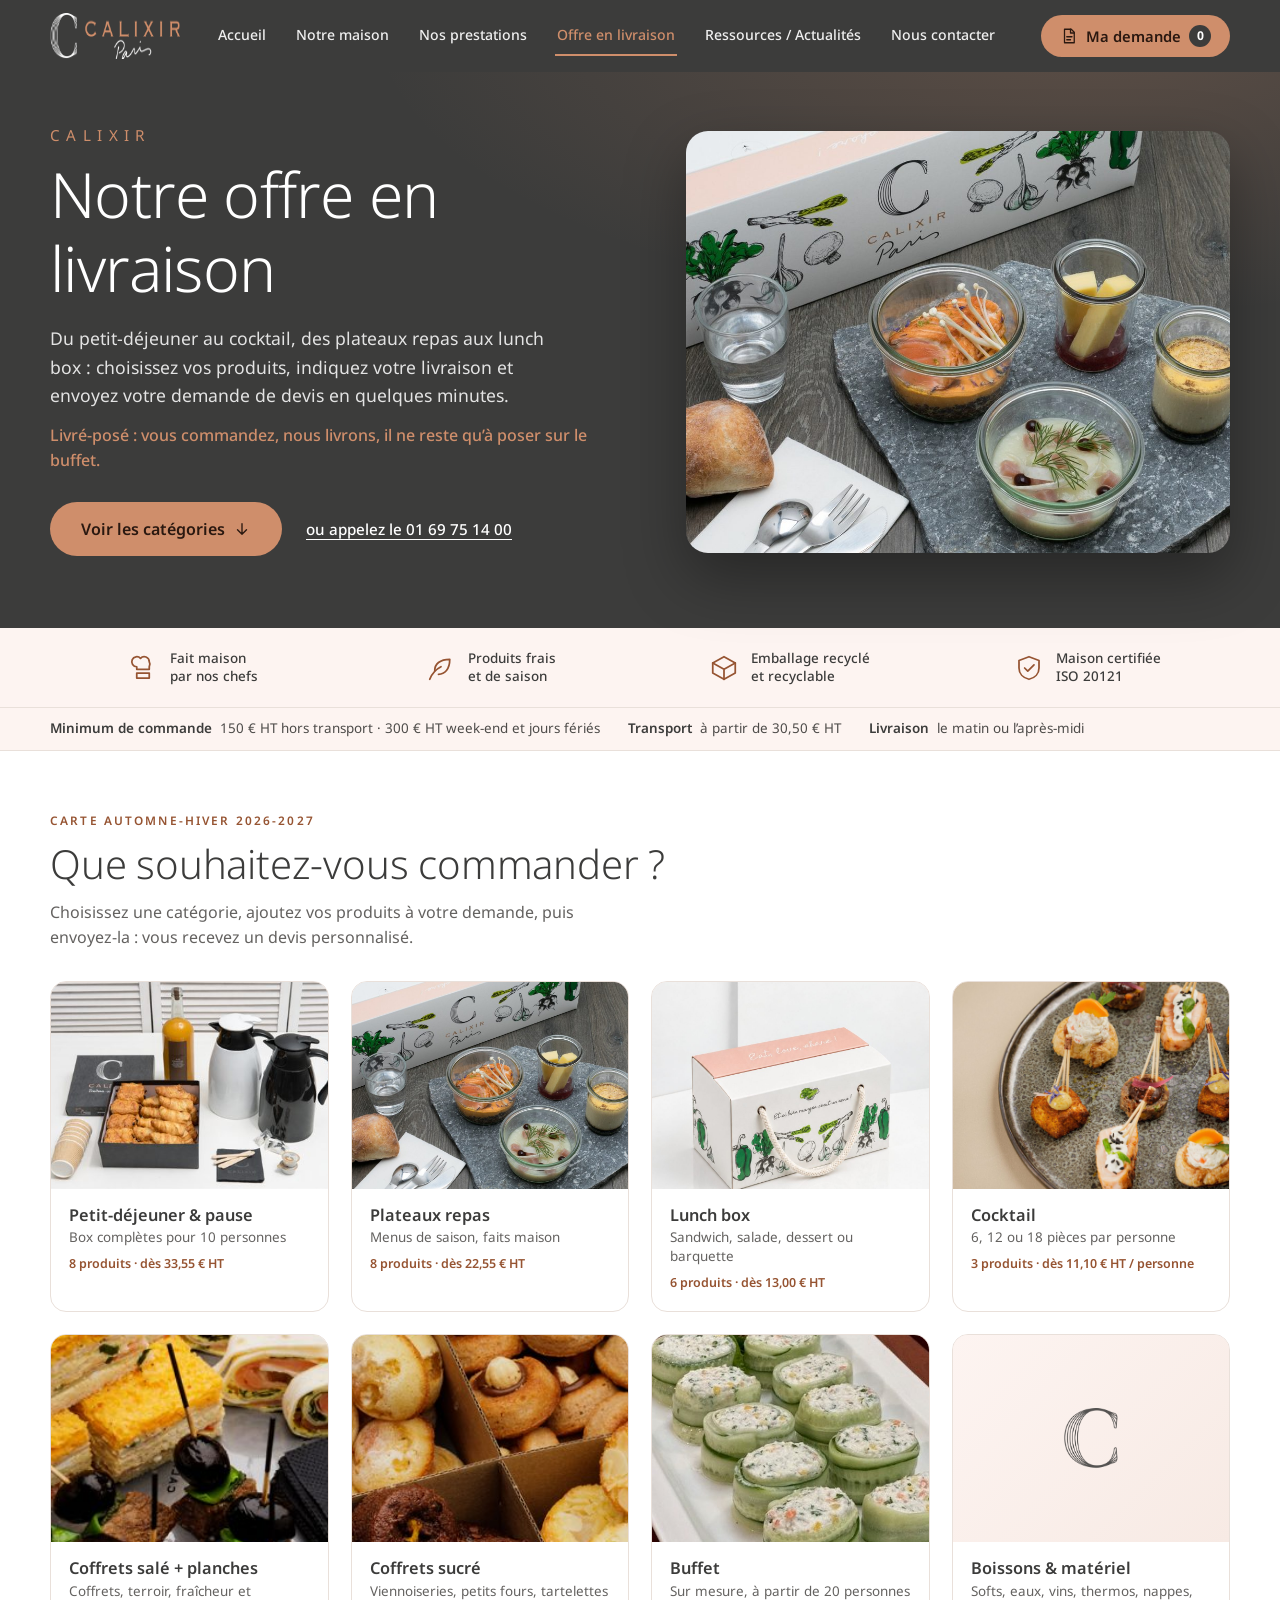
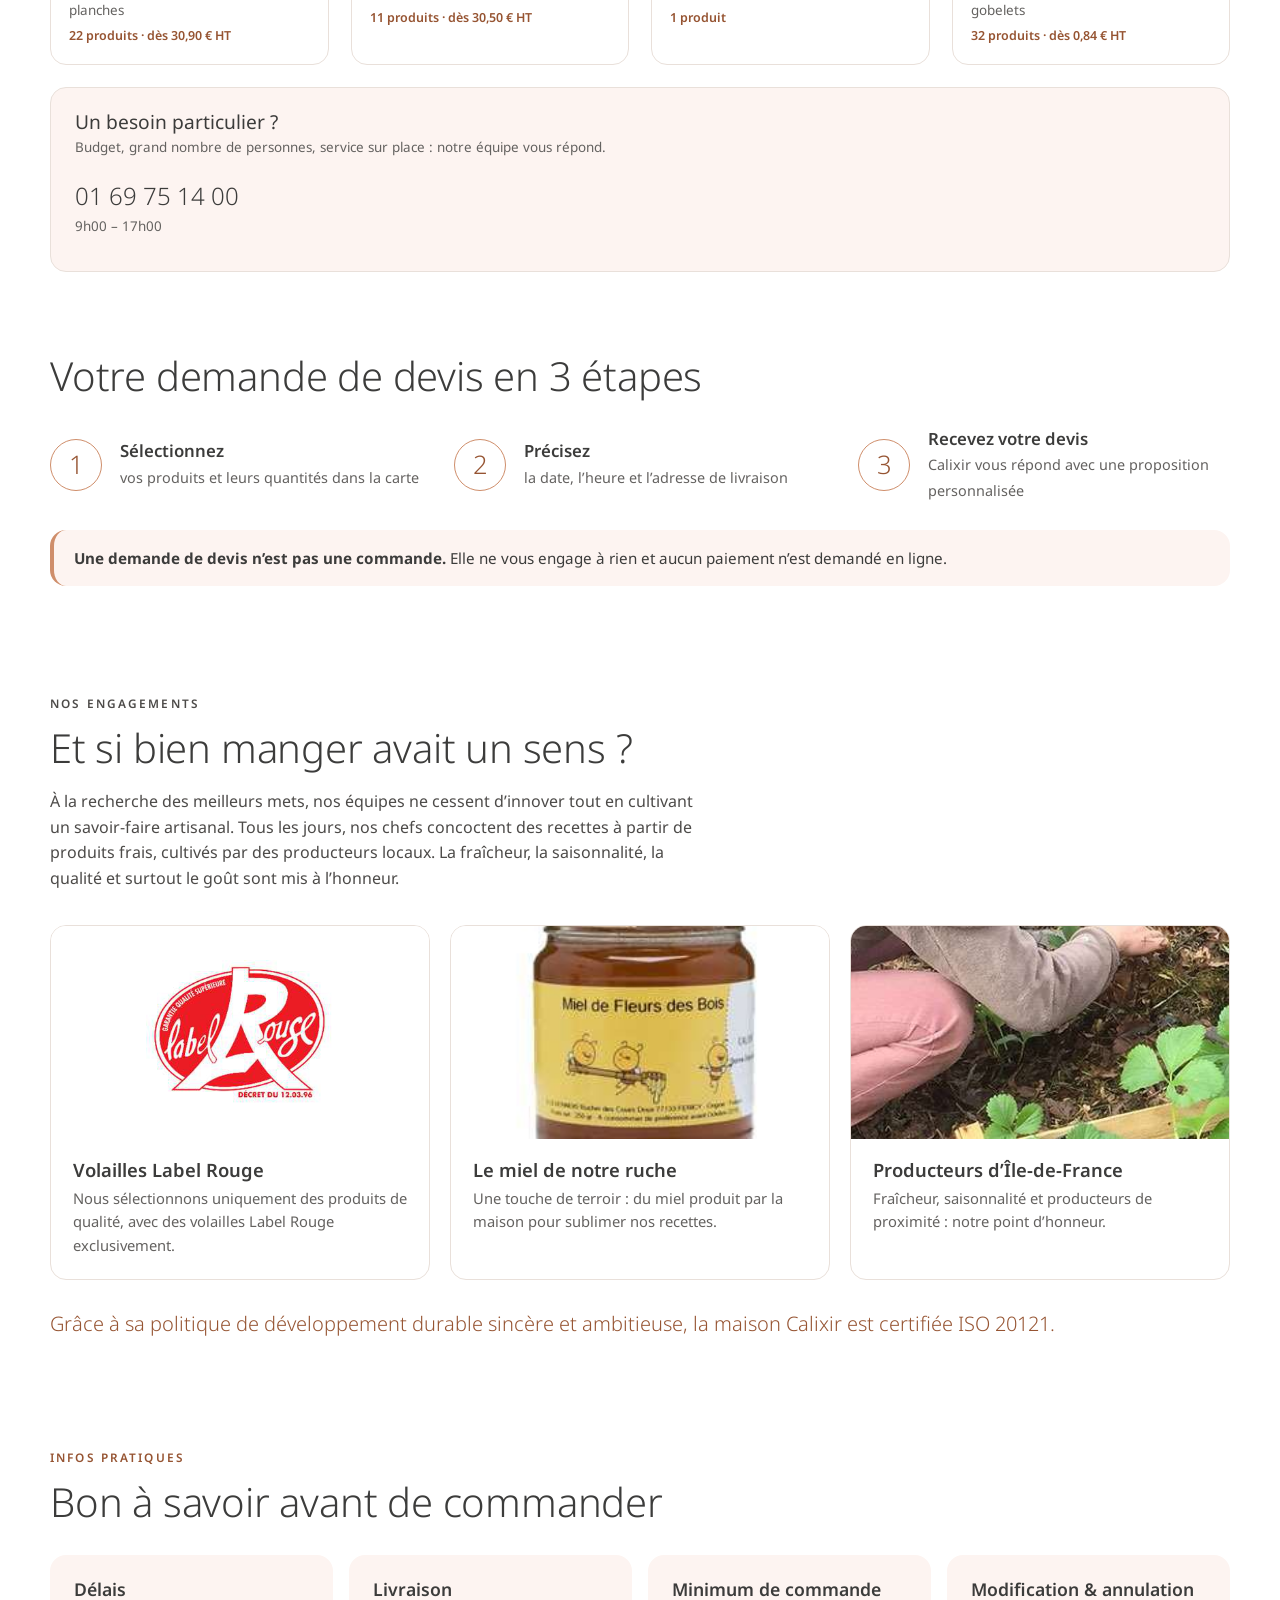
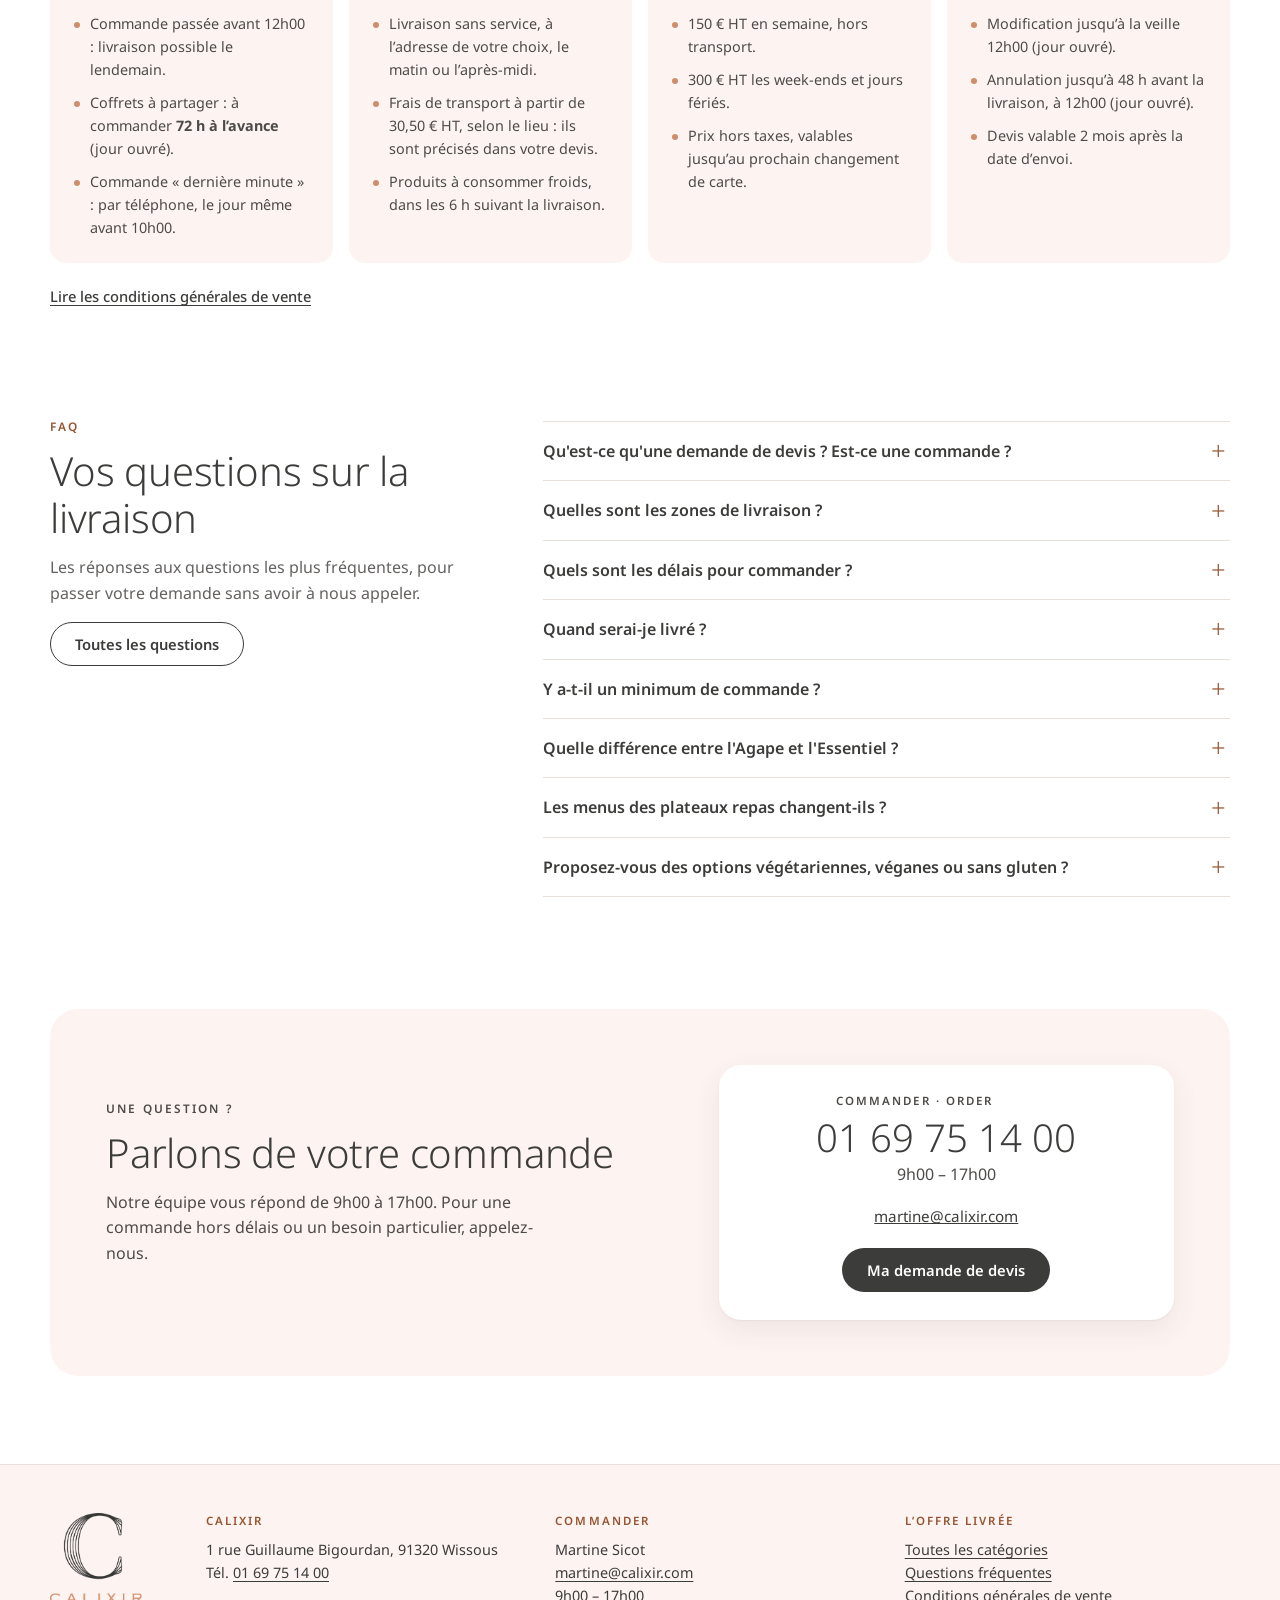
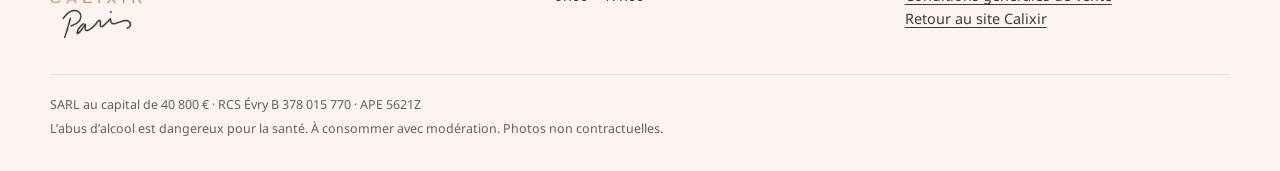
==== commit fc44c330: "Calixir Paris : offre livrée v3, retours Calixir du 20 octobre (version de test) Co-Authored-By: Cla" ====
--- a/index.html
+++ b/index.html
@@ -13,9 +13,9 @@
 <meta property="og:description" content="Plateaux repas de saison, lunch box, petit-déjeuner, cocktail salé et douceurs livrés par Calixir. Sélectionnez vos produits et demandez votre devis."><meta property="og:url" content="https://www.calixir.com/offre-livree/"><meta property="og:image" content="https://www.calixir.com/offre-livree/assets/img/produits/plateau-novembre.jpg"><link rel="icon" href="assets/img/brand/logo-c.png" type="image/png">
 <link rel="apple-touch-icon" href="assets/img/brand/logo-c.png">
 <link rel="preload" href="assets/fonts/noto-sans.woff2" as="font" type="font/woff2" crossorigin>
-<link rel="stylesheet" href="assets/css/style.css?v=202610140936">
+<link rel="stylesheet" href="assets/css/style.css?v=202610201011">
 <script type="application/ld+json">{"@context":"https://schema.org","@type":"BreadcrumbList","itemListElement":[{"@type":"ListItem","position":1,"name":"Calixir","item":"https://www.calixir.com/"},{"@type":"ListItem","position":2,"name":"Offre livrée","item":"https://www.calixir.com/offre-livree/"}]}</script>
-<script type="application/ld+json">{"@context":"https://schema.org","@type":"FAQPage","mainEntity":[{"@type":"Question","name":"Qu'est-ce qu'une demande de devis ? Est-ce une commande ?","acceptedAnswer":{"@type":"Answer","text":"Non. Votre demande n'est pas une commande et ne vous engage à rien. Calixir étudie votre sélection, puis vous répond par e-mail avec un devis personnalisé, valable 2 mois après la date d'envoi. La commande n'est définitive qu'une fois ce devis accepté et retourné."}},{"@type":"Question","name":"Quelles sont les zones de livraison ?","acceptedAnswer":{"@type":"Answer","text":"Calixir livre à Paris intra-muros, en petite couronne (Hauts-de-Seine, Seine-Saint-Denis, Val-de-Marne) et dans certaines zones de grande couronne, notamment l'Essonne. Les frais de livraison dépendent du lieu de livraison et sont précisés dans votre devis."}},{"@type":"Question","name":"Quels sont les délais pour commander ?","acceptedAnswer":{"@type":"Answer","text":"Pour les commandes passées jusqu'à 12h00, la livraison peut se faire le lendemain. Les coffrets de la collection à partager se commandent 72 heures à l'avance (jour ouvré), à l'exception de certains produits disponibles à 48 heures. Une commande « dernière minute » est possible par téléphone le jour même avant 10h00, avec une majoration de 10 € HT. Pour une commande hors délais, contactez-nous."}},{"@type":"Question","name":"À quelle heure serai-je livré ?","acceptedAnswer":{"@type":"Answer","text":"Les livraisons se font par créneau : petit-déjeuner de 7h à 9h30 (créneau d'une heure) ; plateaux repas et offres à partager par tranches de 2 heures, déjeuners de 10h à 13h30, dîners de 15h30 à 17h30, soirée de 17h30 à 19h30 (frais de livraison en supplément). Dans les zones denses ou en cas de circulation difficile, le créneau peut être porté à 2 heures, voire davantage."}},{"@type":"Question","name":"Y a-t-il un minimum de commande ?","acceptedAnswer":{"@type":"Answer","text":"Oui : 150 € TTC hors frais de livraison en semaine, dans les zones de livraison indiquées, et 300 € TTC les week-ends et jours fériés. Les frais de livraison s'ajoutent selon votre lieu de dépose."}},{"@type":"Question","name":"Quelle différence entre l'Agapé et l'Essentiel ?","acceptedAnswer":{"@type":"Answer","text":"L'Agapé comprend 4 plats : entrée, plat, fromage et dessert. L'Essentiel comprend 3 plats, sans le fromage. Les deux formules sont servies en bocaux individuels avec une boule de pain, un verre et des couverts en inox."}},{"@type":"Question","name":"Proposez-vous des options végétariennes, véganes ou sans gluten ?","acceptedAnswer":{"@type":"Answer","text":"Oui, ces recettes sont signalées sur la carte (veggie, végan, sans gluten). Précisez vos régimes et vos allergies dans votre demande. Nos repas sont préparés dans un laboratoire où sont utilisés fruits à coque, poissons, crustacés, produits laitiers, soja, œufs et céréales : Calixir ne peut pas garantir l'absence totale d'allergènes. Aucune de nos préparations ne contient de gélatine de porc."}}]}</script>
+<script type="application/ld+json">{"@context":"https://schema.org","@type":"FAQPage","mainEntity":[{"@type":"Question","name":"Qu'est-ce qu'une demande de devis ? Est-ce une commande ?","acceptedAnswer":{"@type":"Answer","text":"Non. Votre demande n'est pas une commande et ne vous engage à rien. Calixir étudie votre sélection, puis vous répond par e-mail avec un devis personnalisé, valable 2 mois après la date d'envoi. La commande n'est définitive qu'une fois ce devis accepté et retourné."}},{"@type":"Question","name":"Quelles sont les zones de livraison ?","acceptedAnswer":{"@type":"Answer","text":"Calixir livre à Paris intra-muros, en petite couronne (Hauts-de-Seine, Seine-Saint-Denis, Val-de-Marne) et dans certaines zones de grande couronne, notamment l'Essonne. Les frais de transport démarrent à 30,50 € HT, dépendent de l'adresse de livraison et sont précisés dans votre devis."}},{"@type":"Question","name":"Quels sont les délais pour commander ?","acceptedAnswer":{"@type":"Answer","text":"Pour les commandes passées jusqu'à 12h00, la livraison peut se faire le lendemain. Les coffrets de la collection à partager se commandent 72 heures à l'avance (jour ouvré), à l'exception de certains produits disponibles à 48 heures. Une commande « dernière minute » est possible par téléphone le jour même avant 10h00, avec une majoration de 10 € HT. Pour une commande hors délais, contactez-nous."}},{"@type":"Question","name":"Quand serai-je livré ?","acceptedAnswer":{"@type":"Answer","text":"La livraison se fait le matin ou l'après-midi. Indiquez votre préférence et, si besoin, l'heure souhaitée : Calixir confirme le créneau dans son devis. Les créneaux sont de 2 heures (1 heure pour les petits-déjeuners, de 7h à 9h30). Dans les zones denses ou en cas de circulation difficile, le créneau peut être porté à 2 heures, voire davantage."}},{"@type":"Question","name":"Y a-t-il un minimum de commande ?","acceptedAnswer":{"@type":"Answer","text":"Oui : 150 € HT hors transport en semaine, et 300 € HT les week-ends et jours fériés. Les frais de transport, à partir de 30,50 € HT, s'ajoutent selon votre lieu de livraison."}},{"@type":"Question","name":"Quelle différence entre l'Agape et l'Essentiel ?","acceptedAnswer":{"@type":"Answer","text":"L'Agape comprend 4 plats (entrée, plat, fromage et dessert) et un verre. L'Essentiel comprend 3 plats, sans le fromage et sans verre. Les deux formules sont servies en bocaux individuels avec des couverts en inox et une boule de pain."}},{"@type":"Question","name":"Les menus des plateaux repas changent-ils ?","acceptedAnswer":{"@type":"Answer","text":"Oui, chaque mois. Seuls les plateaux-repas proposés pour le mois en cours sont disponibles à la vente ; l'offre est renouvelée chaque mois et les menus du mois suivant sont visibles à l'avance."}},{"@type":"Question","name":"Proposez-vous des options végétariennes, véganes ou sans gluten ?","acceptedAnswer":{"@type":"Answer","text":"Oui, ces recettes sont signalées sur la carte par un pictogramme (veggie, végan, sans gluten). Précisez vos régimes et vos allergies dans votre demande. Nos repas sont préparés dans un laboratoire où sont utilisés fruits à coque, poissons, crustacés, produits laitiers, soja, œufs et céréales : Calixir ne peut pas garantir l'absence totale d'allergènes. Aucune de nos préparations ne contient de gélatine de porc."}}]}</script>
 </head>
 <body data-page="home" data-root="">
 <a class="skip" href="#contenu">Aller au contenu</a>
@@ -75,6 +75,11 @@
   </div>
 </section>
 
+<div class="infobar" role="note">
+  <div class="container infobar-inner">
+<span><strong>Minimum de commande</strong> 150 € HT hors transport · 300 € HT week-end et jours fériés</span><span><strong>Transport</strong> à partir de 30,50 € HT</span>    <span><strong>Livraison</strong> le matin ou l’après-midi</span>
+  </div>
+</div>
 <!-- ============ CATÉGORIES ============ -->
 <section id="categories" class="categories" aria-labelledby="catTitle">
   <div class="container">
@@ -83,6 +88,19 @@
     <p class="muted section-lead">Choisissez une catégorie, ajoutez vos produits à votre demande, puis envoyez-la : vous recevez un devis personnalisé.</p>
     <ul class="cat-tiles">
       <li>
+        <a class="cat-tile" href="petit-dejeuner-pause/" data-cat-link="petit-dejeuner-pause">
+          <span class="cat-media">
+<img src="assets/img/produits/pause-box-viennoiseries.jpg" alt="" width="452" height="299" loading="lazy" decoding="async">
+            <span class="dot" hidden></span>
+          </span>
+          <span class="cat-body">
+            <span class="cat-name">Petit-déjeuner &amp; pause</span>
+            <span class="cat-sub">Box complètes pour 10 personnes</span>
+            <span class="cat-meta">8 produits · dès 33,55 € HT</span>
+          </span>
+        </a>
+      </li>
+      <li>
         <a class="cat-tile" href="plateaux-repas/" data-cat-link="plateaux-repas">
           <span class="cat-media">
 <img src="assets/img/produits/plateau-novembre.jpg" alt="" width="1200" height="809" loading="lazy" decoding="async">
@@ -91,97 +109,84 @@
           <span class="cat-body">
             <span class="cat-name">Plateaux repas</span>
             <span class="cat-sub">Menus de saison, faits maison</span>
-            <span class="cat-meta">4 produits · dès 22,55 € HT</span>
+            <span class="cat-meta">8 produits · dès 22,55 € HT</span>
           </span>
         </a>
       </li>
       <li>
         <a class="cat-tile" href="lunch-box/" data-cat-link="lunch-box">
           <span class="cat-media">
-<img src="assets/img/produits/lunchbox-sandwich.jpg" alt="" width="900" height="672" loading="lazy" decoding="async">
+<img src="assets/img/produits/lunchbox-emballage.jpg" alt="" width="1024" height="1536" loading="lazy" decoding="async">
             <span class="dot" hidden></span>
           </span>
           <span class="cat-body">
             <span class="cat-name">Lunch box</span>
             <span class="cat-sub">Sandwich, salade, dessert ou barquette</span>
-            <span class="cat-meta">5 produits · dès 15,77 € HT</span>
-          </span>
-        </a>
-      </li>
-      <li>
-        <a class="cat-tile" href="petit-dejeuner-pause/" data-cat-link="petit-dejeuner-pause">
-          <span class="cat-media">
-<img src="assets/img/produits/pause-box.jpg" alt="" width="700" height="466" loading="lazy" decoding="async">
-            <span class="dot" hidden></span>
-          </span>
-          <span class="cat-body">
-            <span class="cat-name">Petit-déjeuner &amp; pause</span>
-            <span class="cat-sub">La box complète pour 10 personnes</span>
-            <span class="cat-meta">1 produit · dès 106,50 € HT</span>
-          </span>
-        </a>
-      </li>
-      <li>
-        <a class="cat-tile" href="cocktail-sale/" data-cat-link="cocktail-sale">
+            <span class="cat-meta">6 produits · dès 13,00 € HT</span>
+          </span>
+        </a>
+      </li>
+      <li>
+        <a class="cat-tile" href="cocktail/" data-cat-link="cocktail">
+          <span class="cat-media">
+<img src="assets/img/produits/cocktail-sale-photo.jpg" alt="" width="1200" height="1801" loading="lazy" decoding="async">
+            <span class="dot" hidden></span>
+          </span>
+          <span class="cat-body">
+            <span class="cat-name">Cocktail</span>
+            <span class="cat-sub">6, 12 ou 18 pièces par personne</span>
+            <span class="cat-meta">3 produits · dès 11,10 € HT / personne</span>
+          </span>
+        </a>
+      </li>
+      <li>
+        <a class="cat-tile" href="coffrets-sale-planches/" data-cat-link="coffrets-sale-planches">
           <span class="cat-media">
 <img src="assets/img/produits/cocktail-gm.jpg" alt="" width="237" height="308" loading="lazy" decoding="async">
             <span class="dot" hidden></span>
           </span>
           <span class="cat-body">
-            <span class="cat-name">Cocktail salé</span>
-            <span class="cat-sub">Bouchées salées à partager</span>
-            <span class="cat-meta">6 produits · dès 47,55 € HT</span>
-          </span>
-        </a>
-      </li>
-      <li>
-        <a class="cat-tile" href="terroir/" data-cat-link="terroir">
-          <span class="cat-media">
-<img src="assets/img/produits/terroir-tapas.jpg" alt="" width="303" height="296" loading="lazy" decoding="async">
-            <span class="dot" hidden></span>
-          </span>
-          <span class="cat-body">
-            <span class="cat-name">Terroir</span>
-            <span class="cat-sub">Tapas, charcuterie, fromages AOP</span>
-            <span class="cat-meta">5 produits · dès 30,90 € HT</span>
-          </span>
-        </a>
-      </li>
-      <li>
-        <a class="cat-tile" href="fraicheur/" data-cat-link="fraicheur">
-          <span class="cat-media">
-<img src="assets/img/produits/fraicheur-oceane.jpg" alt="" width="730" height="547" loading="lazy" decoding="async">
-            <span class="dot" hidden></span>
-          </span>
-          <span class="cat-body">
-            <span class="cat-name">Fraîcheur</span>
-            <span class="cat-sub">Salades, légumes, sandwichs lunch</span>
-            <span class="cat-meta">5 produits · dès 43,50 € HT</span>
-          </span>
-        </a>
-      </li>
-      <li>
-        <a class="cat-tile" href="douceurs/" data-cat-link="douceurs">
+            <span class="cat-name">Coffrets salé + planches</span>
+            <span class="cat-sub">Coffrets, terroir, fraîcheur et planches</span>
+            <span class="cat-meta">22 produits · dès 30,90 € HT</span>
+          </span>
+        </a>
+      </li>
+      <li>
+        <a class="cat-tile" href="coffrets-sucre/" data-cat-link="coffrets-sucre">
           <span class="cat-media">
 <img src="assets/img/produits/douceur-so-moelleux.jpg" alt="" width="289" height="311" loading="lazy" decoding="async">
             <span class="dot" hidden></span>
           </span>
           <span class="cat-body">
-            <span class="cat-name">Douceurs</span>
+            <span class="cat-name">Coffrets sucré</span>
             <span class="cat-sub">Viennoiseries, petits fours, tartelettes</span>
             <span class="cat-meta">11 produits · dès 30,50 € HT</span>
           </span>
         </a>
       </li>
       <li>
+        <a class="cat-tile" href="buffet/" data-cat-link="buffet">
+          <span class="cat-media">
+<img src="assets/img/produits/buffet-2.jpg" alt="" width="410" height="630" loading="lazy" decoding="async">
+            <span class="dot" hidden></span>
+          </span>
+          <span class="cat-body">
+            <span class="cat-name">Buffet</span>
+            <span class="cat-sub">Sur mesure, à partir de 20 personnes</span>
+            <span class="cat-meta">1 produit</span>
+          </span>
+        </a>
+      </li>
+      <li>
         <a class="cat-tile" href="boissons-materiel/" data-cat-link="boissons-materiel">
           <span class="cat-media">
 <span class="cat-mark"><img src="assets/img/brand/logo-c.png" alt="" width="60" height="66"></span>            <span class="dot" hidden></span>
           </span>
           <span class="cat-body">
             <span class="cat-name">Boissons &amp; matériel</span>
-            <span class="cat-sub">Softs, eaux, vins, nappes, gobelets</span>
-            <span class="cat-meta">28 produits · dès 0,84 € HT</span>
+            <span class="cat-sub">Softs, eaux, vins, thermos, nappes, gobelets</span>
+            <span class="cat-meta">32 produits · dès 0,84 € HT</span>
           </span>
         </a>
       </li>
@@ -256,16 +261,16 @@
       <article>
         <h3>Livraison</h3>
         <ul>
-          <li>Livraison sans service, à l’adresse de votre choix.</li>
-          <li>Créneaux de 2 h (1 h pour les petits-déjeuners). Frais de livraison selon le lieu, précisés dans votre devis.</li>
+          <li>Livraison sans service, à l’adresse de votre choix, le matin ou l’après-midi.</li>
+          <li>Frais de transport à partir de 30,50 € HT, selon le lieu : ils sont précisés dans votre devis.</li>
           <li>Produits à consommer froids, dans les 6 h suivant la livraison.</li>
         </ul>
       </article>
       <article>
         <h3>Minimum de commande</h3>
         <ul>
-          <li>150 € TTC en semaine, hors frais de livraison.</li>
-          <li>300 € TTC les week-ends et jours fériés.</li>
+          <li>150 € HT en semaine, hors transport.</li>
+          <li>300 € HT les week-ends et jours fériés.</li>
           <li>Prix hors taxes, valables jusqu’au prochain changement de carte.</li>
         </ul>
       </article>
@@ -298,27 +303,31 @@
   </details>
   <details class="faq-item">
     <summary>Quelles sont les zones de livraison ?</summary>
-    <div class="faq-a"><p>Calixir livre à Paris intra-muros, en petite couronne (Hauts-de-Seine, Seine-Saint-Denis, Val-de-Marne) et dans certaines zones de grande couronne, notamment l&#39;Essonne. Les frais de livraison dépendent du lieu de livraison et sont précisés dans votre devis.</p></div>
+    <div class="faq-a"><p>Calixir livre à Paris intra-muros, en petite couronne (Hauts-de-Seine, Seine-Saint-Denis, Val-de-Marne) et dans certaines zones de grande couronne, notamment l&#39;Essonne. Les frais de transport démarrent à 30,50 € HT, dépendent de l&#39;adresse de livraison et sont précisés dans votre devis.</p></div>
   </details>
   <details class="faq-item">
     <summary>Quels sont les délais pour commander ?</summary>
     <div class="faq-a"><p>Pour les commandes passées jusqu&#39;à 12h00, la livraison peut se faire le lendemain. Les coffrets de la collection à partager se commandent 72 heures à l&#39;avance (jour ouvré), à l&#39;exception de certains produits disponibles à 48 heures. Une commande « dernière minute » est possible par téléphone le jour même avant 10h00, avec une majoration de 10 € HT. Pour une commande hors délais, contactez-nous.</p></div>
   </details>
   <details class="faq-item">
-    <summary>À quelle heure serai-je livré ?</summary>
-    <div class="faq-a"><p>Les livraisons se font par créneau : petit-déjeuner de 7h à 9h30 (créneau d&#39;une heure) ; plateaux repas et offres à partager par tranches de 2 heures, déjeuners de 10h à 13h30, dîners de 15h30 à 17h30, soirée de 17h30 à 19h30 (frais de livraison en supplément). Dans les zones denses ou en cas de circulation difficile, le créneau peut être porté à 2 heures, voire davantage.</p></div>
+    <summary>Quand serai-je livré ?</summary>
+    <div class="faq-a"><p>La livraison se fait le matin ou l&#39;après-midi. Indiquez votre préférence et, si besoin, l&#39;heure souhaitée : Calixir confirme le créneau dans son devis. Les créneaux sont de 2 heures (1 heure pour les petits-déjeuners, de 7h à 9h30). Dans les zones denses ou en cas de circulation difficile, le créneau peut être porté à 2 heures, voire davantage.</p></div>
   </details>
   <details class="faq-item">
     <summary>Y a-t-il un minimum de commande ?</summary>
-    <div class="faq-a"><p>Oui : 150 € TTC hors frais de livraison en semaine, dans les zones de livraison indiquées, et 300 € TTC les week-ends et jours fériés. Les frais de livraison s&#39;ajoutent selon votre lieu de dépose.</p></div>
-  </details>
-  <details class="faq-item">
-    <summary>Quelle différence entre l&#39;Agapé et l&#39;Essentiel ?</summary>
-    <div class="faq-a"><p>L&#39;Agapé comprend 4 plats : entrée, plat, fromage et dessert. L&#39;Essentiel comprend 3 plats, sans le fromage. Les deux formules sont servies en bocaux individuels avec une boule de pain, un verre et des couverts en inox.</p></div>
+    <div class="faq-a"><p>Oui : 150 € HT hors transport en semaine, et 300 € HT les week-ends et jours fériés. Les frais de transport, à partir de 30,50 € HT, s&#39;ajoutent selon votre lieu de livraison.</p></div>
+  </details>
+  <details class="faq-item">
+    <summary>Quelle différence entre l&#39;Agape et l&#39;Essentiel ?</summary>
+    <div class="faq-a"><p>L&#39;Agape comprend 4 plats (entrée, plat, fromage et dessert) et un verre. L&#39;Essentiel comprend 3 plats, sans le fromage et sans verre. Les deux formules sont servies en bocaux individuels avec des couverts en inox et une boule de pain.</p></div>
+  </details>
+  <details class="faq-item">
+    <summary>Les menus des plateaux repas changent-ils ?</summary>
+    <div class="faq-a"><p>Oui, chaque mois. Seuls les plateaux-repas proposés pour le mois en cours sont disponibles à la vente ; l&#39;offre est renouvelée chaque mois et les menus du mois suivant sont visibles à l&#39;avance.</p></div>
   </details>
   <details class="faq-item">
     <summary>Proposez-vous des options végétariennes, véganes ou sans gluten ?</summary>
-    <div class="faq-a"><p>Oui, ces recettes sont signalées sur la carte (veggie, végan, sans gluten). Précisez vos régimes et vos allergies dans votre demande. Nos repas sont préparés dans un laboratoire où sont utilisés fruits à coque, poissons, crustacés, produits laitiers, soja, œufs et céréales : Calixir ne peut pas garantir l&#39;absence totale d&#39;allergènes. Aucune de nos préparations ne contient de gélatine de porc.</p></div>
+    <div class="faq-a"><p>Oui, ces recettes sont signalées sur la carte par un pictogramme (veggie, végan, sans gluten). Précisez vos régimes et vos allergies dans votre demande. Nos repas sont préparés dans un laboratoire où sont utilisés fruits à coque, poissons, crustacés, produits laitiers, soja, œufs et céréales : Calixir ne peut pas garantir l&#39;absence totale d&#39;allergènes. Aucune de nos préparations ne contient de gélatine de porc.</p></div>
   </details>
 </div>
 
@@ -424,17 +433,16 @@
             </div>
           </div>
           <p class="hint" id="dateHint" hidden></p>
-          <div class="row2">
-            <div class="field">
-              <label for="f-timeFrom">Heure de livraison souhaitée</label>
-              <input id="f-timeFrom" name="timeFrom" type="time" required>
-            </div>
-            <div class="field">
-              <label for="f-timeTo">Au plus tard <span class="opt">(facultatif)</span></label>
-              <input id="f-timeTo" name="timeTo" type="time">
-            </div>
-          </div>
-<p class="hint">Petit-déjeuner : 7h – 9h30 (créneau d&#39;1 h) · Déjeuner : 10h – 13h30 · Dîner : 15h30 – 17h30 · Soirée : 17h30 – 19h30 (frais de livraison en supplément). Créneaux de 2 h.</p>          <p class="hint" id="timeHint" hidden></p>
+          <fieldset class="field chips" id="slotField">
+            <legend>Livraison</legend>
+            <label class="chip"><input type="radio" name="slot" value="Matin" required><span>Le matin</span></label>
+            <label class="chip"><input type="radio" name="slot" value="Après-midi"><span>L’après-midi</span></label>
+          </fieldset>
+          <div class="field">
+            <label for="f-timeFrom">Heure précise souhaitée <span class="opt">(facultatif)</span></label>
+            <input id="f-timeFrom" name="timeFrom" type="time">
+          </div>
+<p class="hint">Livraison le matin ou l&#39;après-midi. Le créneau précis est confirmé dans le devis.</p>          <p class="hint" id="timeHint" hidden></p>
           <div class="field">
             <label for="f-address">Adresse de livraison</label>
             <input id="f-address" name="address" type="text" autocomplete="street-address" required placeholder="Numéro et nom de la rue">
@@ -521,7 +529,7 @@
   </div>
 </dialog><div id="printArea" aria-hidden="true"></div>
 <div class="toast" id="toast" role="status" aria-live="polite" hidden></div>
-<script src="assets/js/data.js?v=202610140936"></script>
-<script src="assets/js/app.js?v=202610140936"></script>
+<script src="assets/js/data.js?v=202610201011"></script>
+<script src="assets/js/app.js?v=202610201011"></script>
 </body>
 </html>
--- a/assets/css/style.css
+++ b/assets/css/style.css
@@ -520,3 +520,34 @@
   html { scroll-behavior: auto; }
   *, *::before, *::after { animation-duration: .01ms !important; transition-duration: .01ms !important; }
 }
+
+/* ===== Retours Calixir (octobre 2026) : bandeau d'infos, encadrés, pictogrammes, mois, galerie ===== */
+.infobar { background: var(--blush); border-bottom: 1px solid var(--line); font-size: .84rem; }
+.infobar-inner { display: flex; flex-wrap: wrap; gap: 2px 28px; padding: 10px 0; color: #4d4b49; }
+.infobar strong { color: var(--ink); font-weight: 600; margin-right: 4px; }
+
+.callout { display: flex; gap: 16px; align-items: center; margin: 32px 0 0; padding: 22px 26px; border-radius: var(--radius); background: #FBF0DC; border: 2px solid #E3B766; color: #5c3906; }
+.callout svg { flex: none; width: 38px; height: 38px; fill: none; stroke: #8a5a10; stroke-width: 1.8; stroke-linecap: round; stroke-linejoin: round; }
+.callout p { margin: 0; font-size: clamp(1.05rem, 2.6vw, 1.35rem); font-weight: 600; line-height: 1.4; }
+
+.group-month .group-head { margin-bottom: 26px; padding-bottom: 14px; border-bottom: 2px solid var(--copper); }
+.group-month .group-head h2 { font-size: clamp(2.1rem, 6vw, 3.6rem); font-weight: 300; letter-spacing: -.01em; line-height: 1.05; }
+.group-month[hidden] { display: none; }
+.group-month { padding-top: 56px; }
+
+.picto { display: inline-flex; align-items: center; gap: 6px; padding: 3px 12px 3px 6px; border-radius: 999px; background: #fff; border: 1px solid var(--line); font-size: .74rem; font-weight: 600; color: #5a3a22; line-height: 1.2; }
+.picto img { height: 28px; width: auto; max-width: 46px; object-fit: contain; flex: none; }
+
+.card-items { margin: 4px 0 0; }
+.card-items li { position: relative; padding-left: 14px; margin-bottom: 4px; font-size: .82rem; color: #55524f; line-height: 1.4; }
+.card-items li::before { content: ''; position: absolute; left: 0; top: .58em; width: 5px; height: 5px; border-radius: 50%; background: var(--copper); }
+.card-media.contain, .card-media.contain img { background: #fff; }
+.card-media.contain img { object-fit: contain; }
+
+.gallery { display: grid; gap: 12px; margin: 28px 0 0; grid-template-columns: repeat(2, 1fr); }
+.gallery img { width: 100%; height: 100%; aspect-ratio: 3 / 4; object-fit: cover; border-radius: var(--radius); box-shadow: var(--shadow); }
+.gallery-2 img { aspect-ratio: 4 / 3; }
+@media (min-width: 760px) { .gallery-7, .gallery-6 { grid-template-columns: repeat(4, 1fr); } .gallery-3 { grid-template-columns: repeat(3, 1fr); } .gallery-5 { grid-template-columns: repeat(3, 1fr); } }
+.buffet-note { margin: 28px 0 0; padding: 20px 24px; border-radius: var(--radius); background: var(--blush); border-left: 4px solid var(--copper); font-size: 1rem; }
+.buffet-note p { margin: 0; }
+.buffet-note a { font-weight: 600; text-underline-offset: 3px; }
